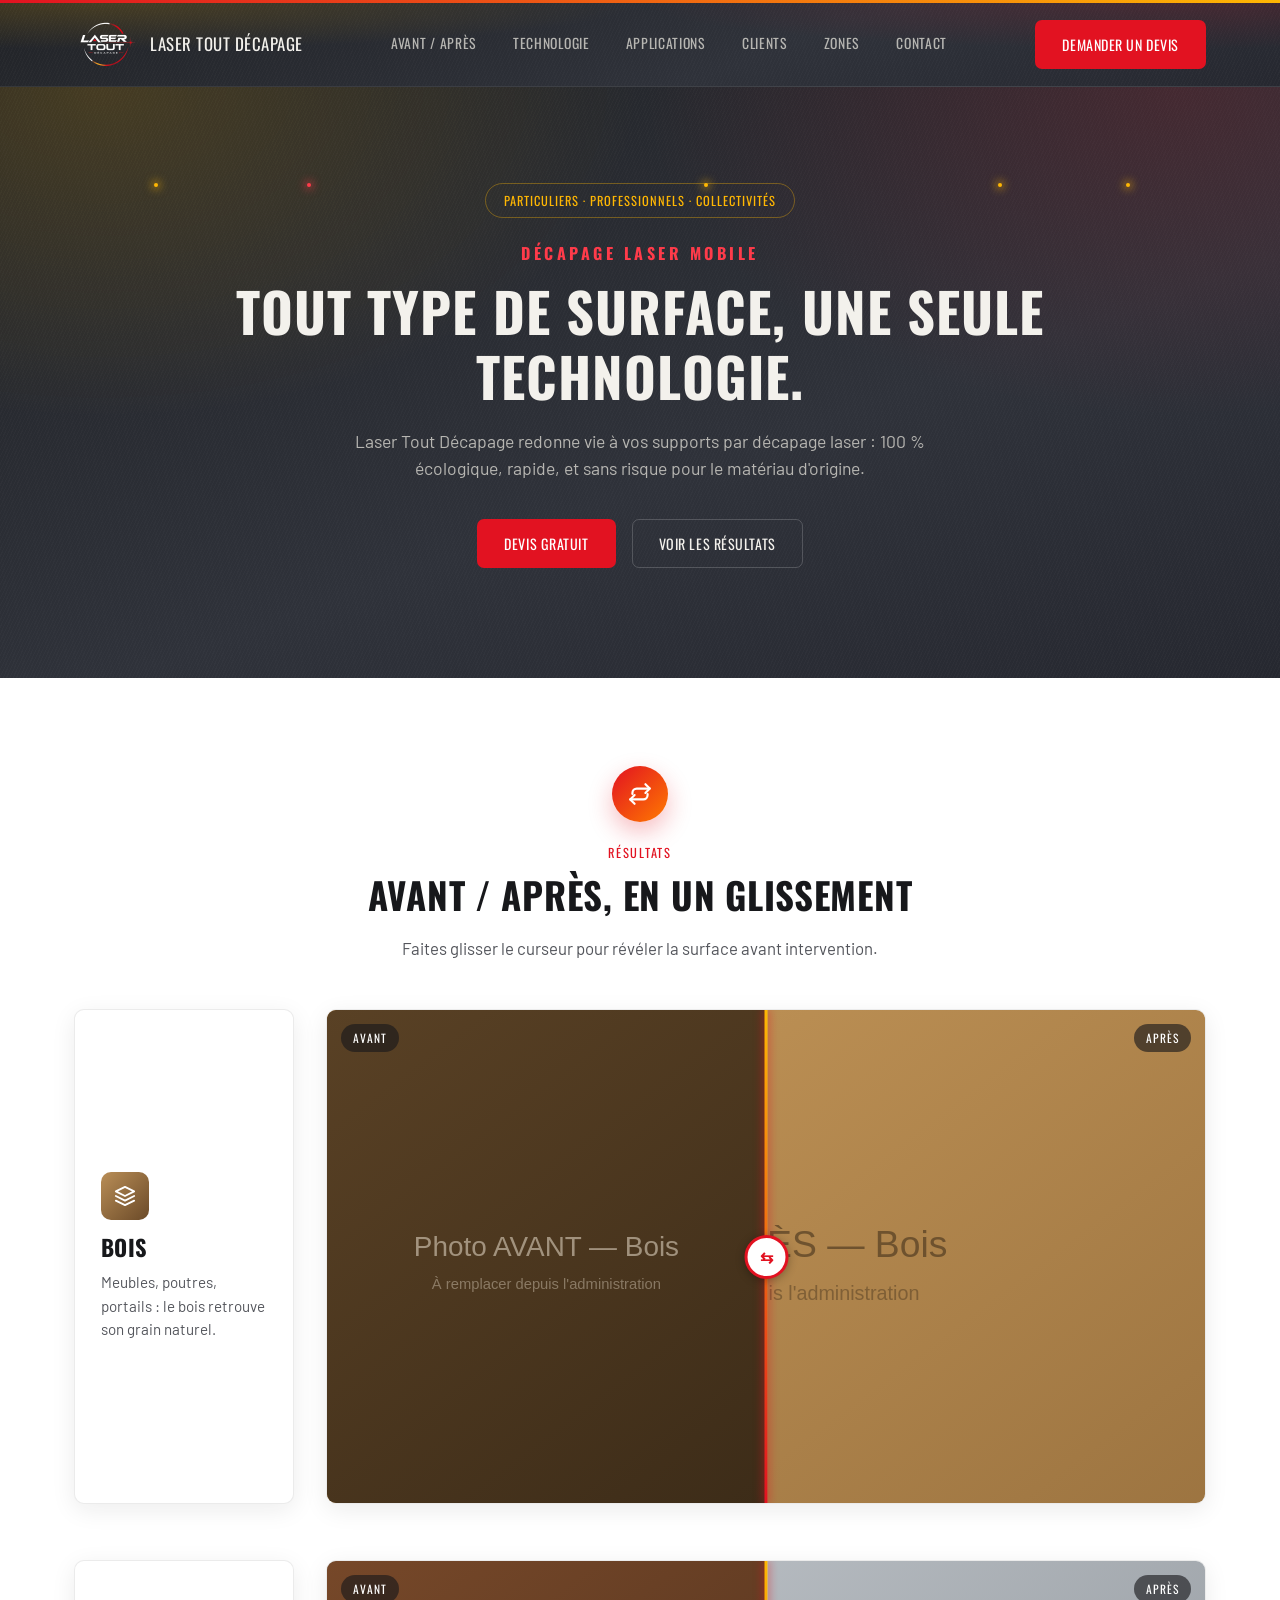
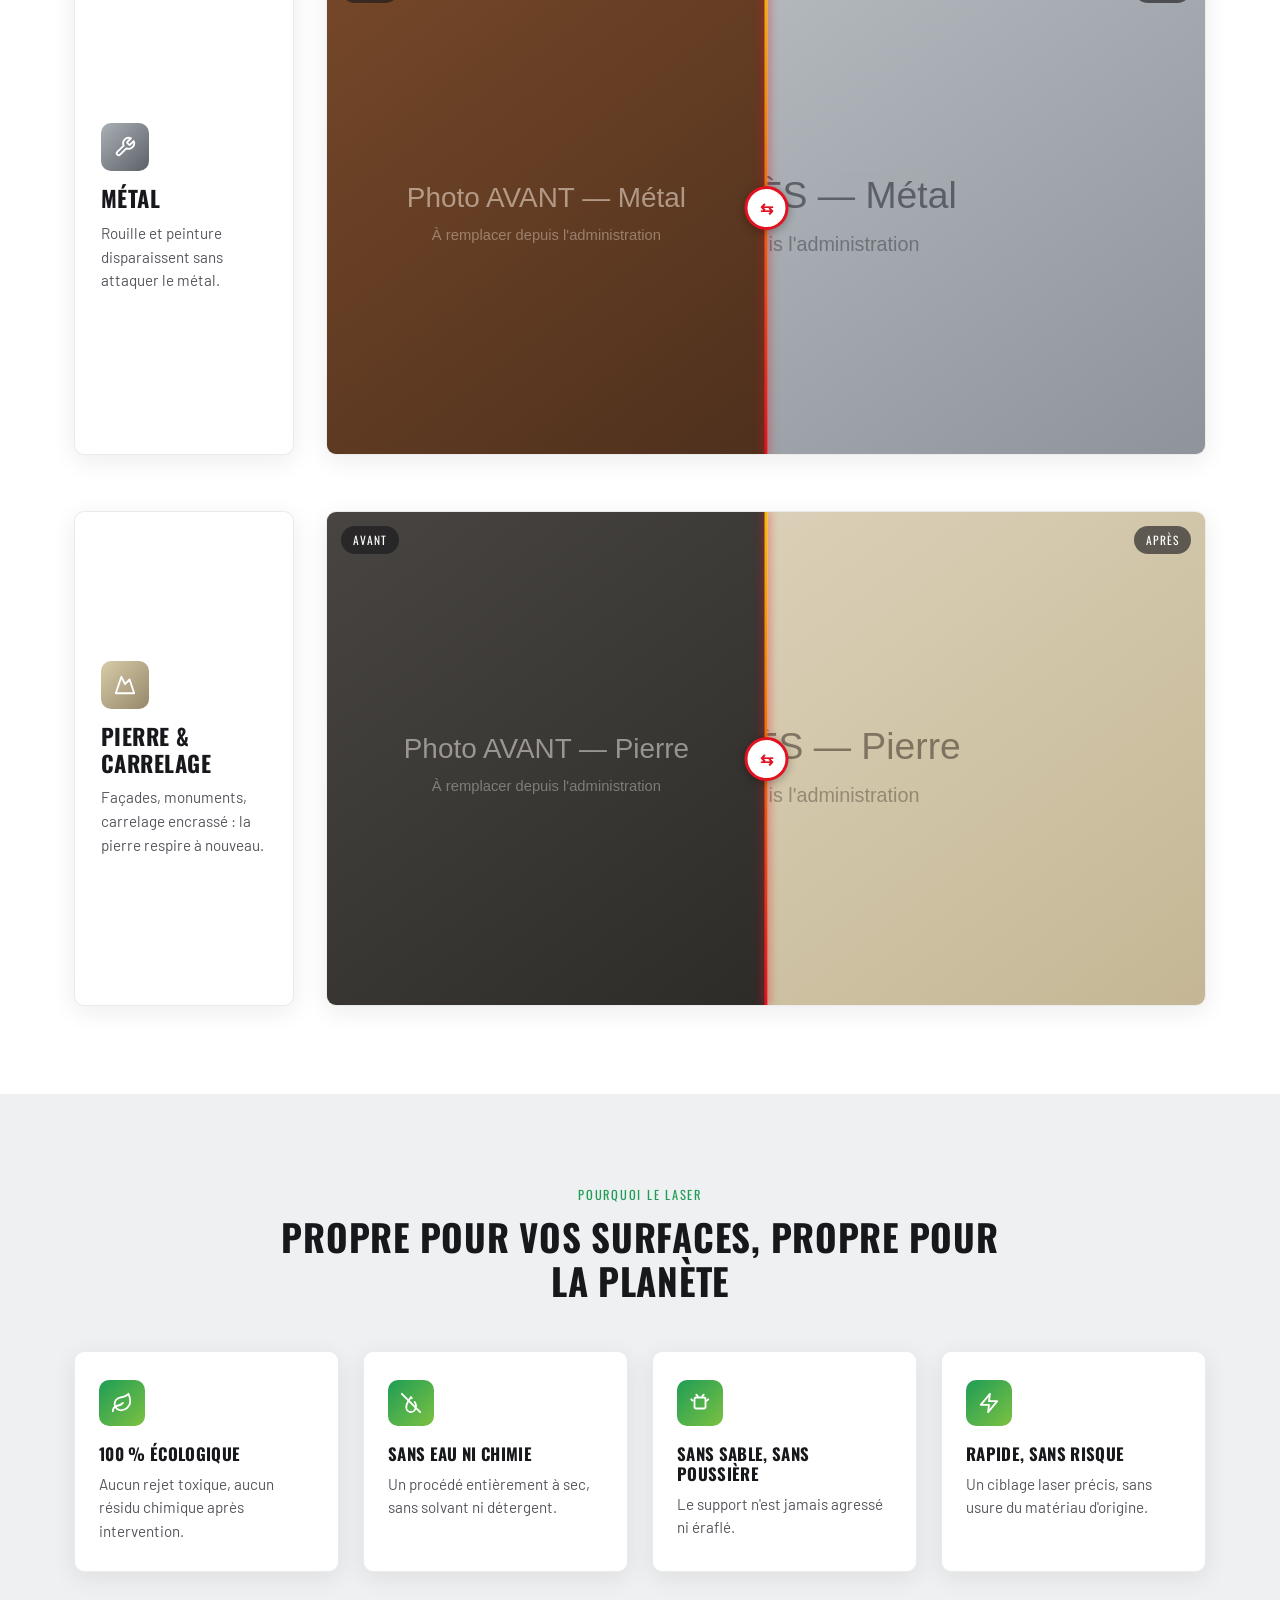
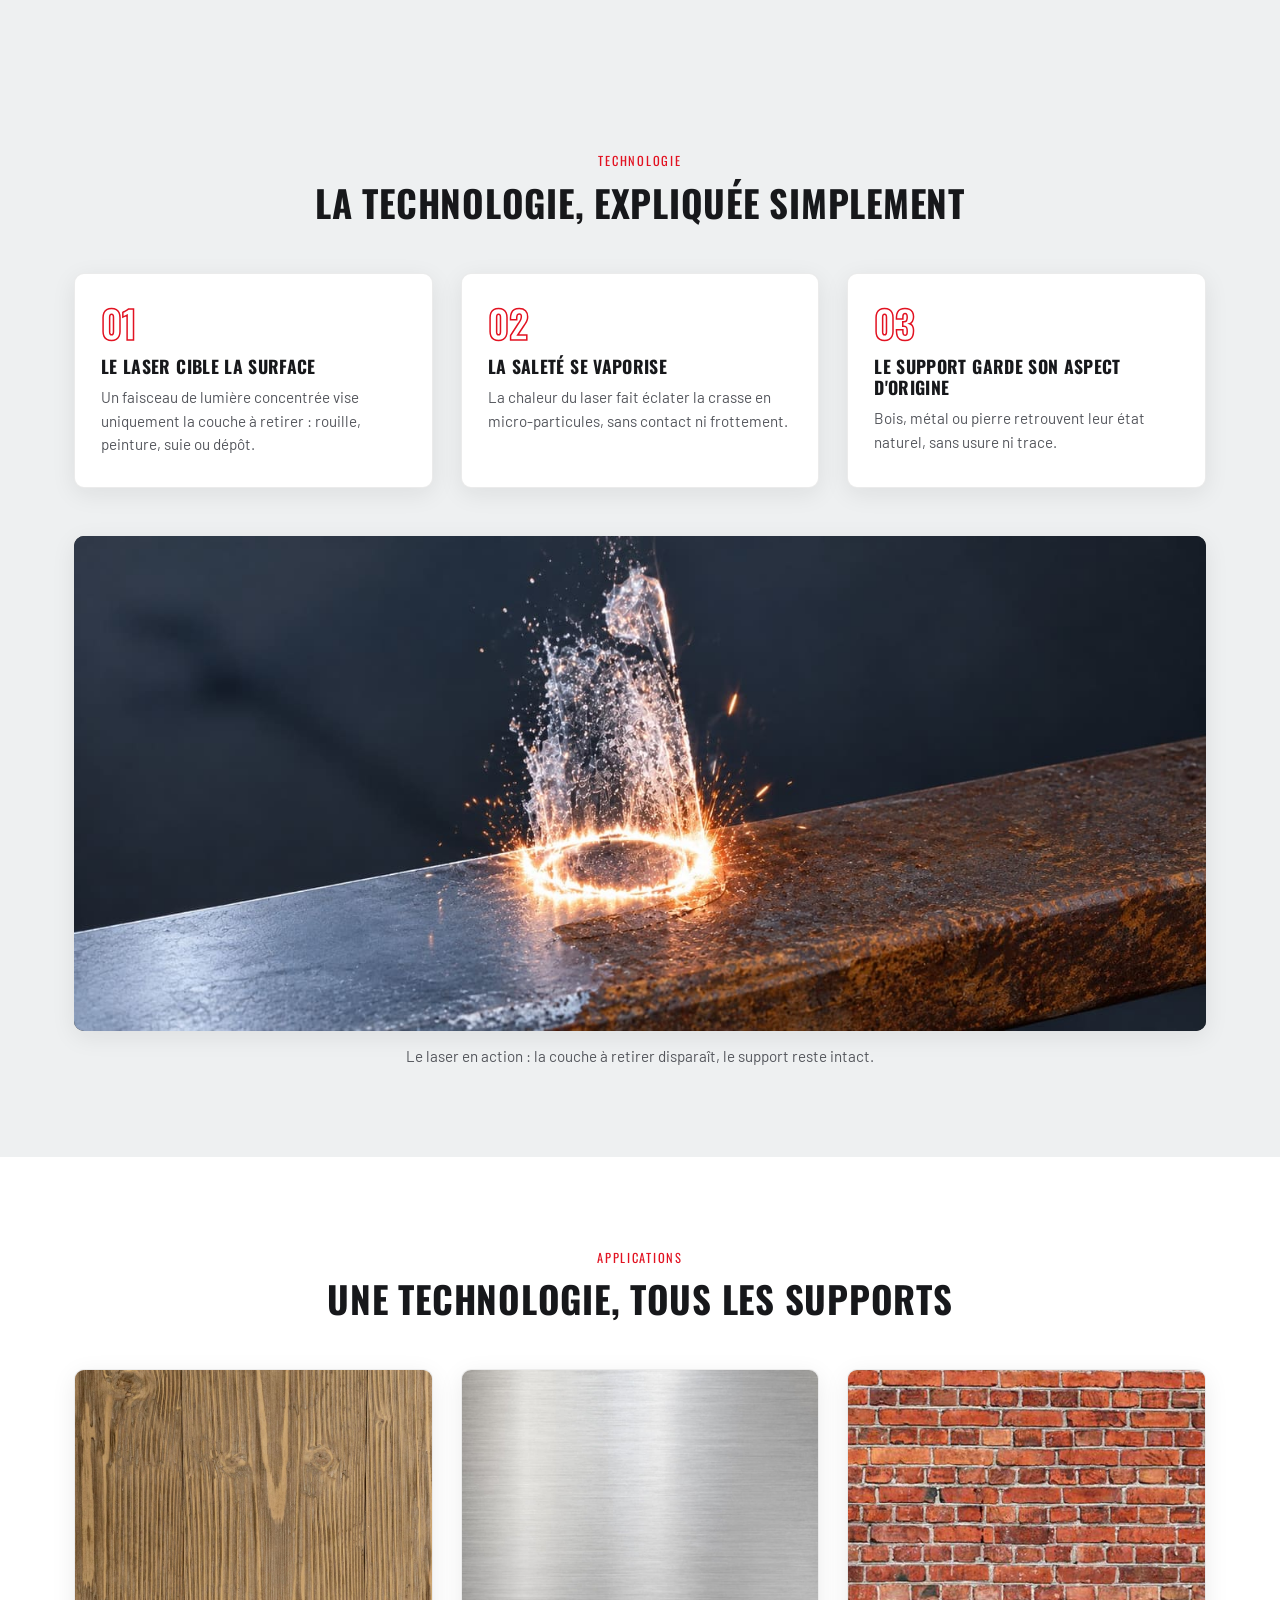
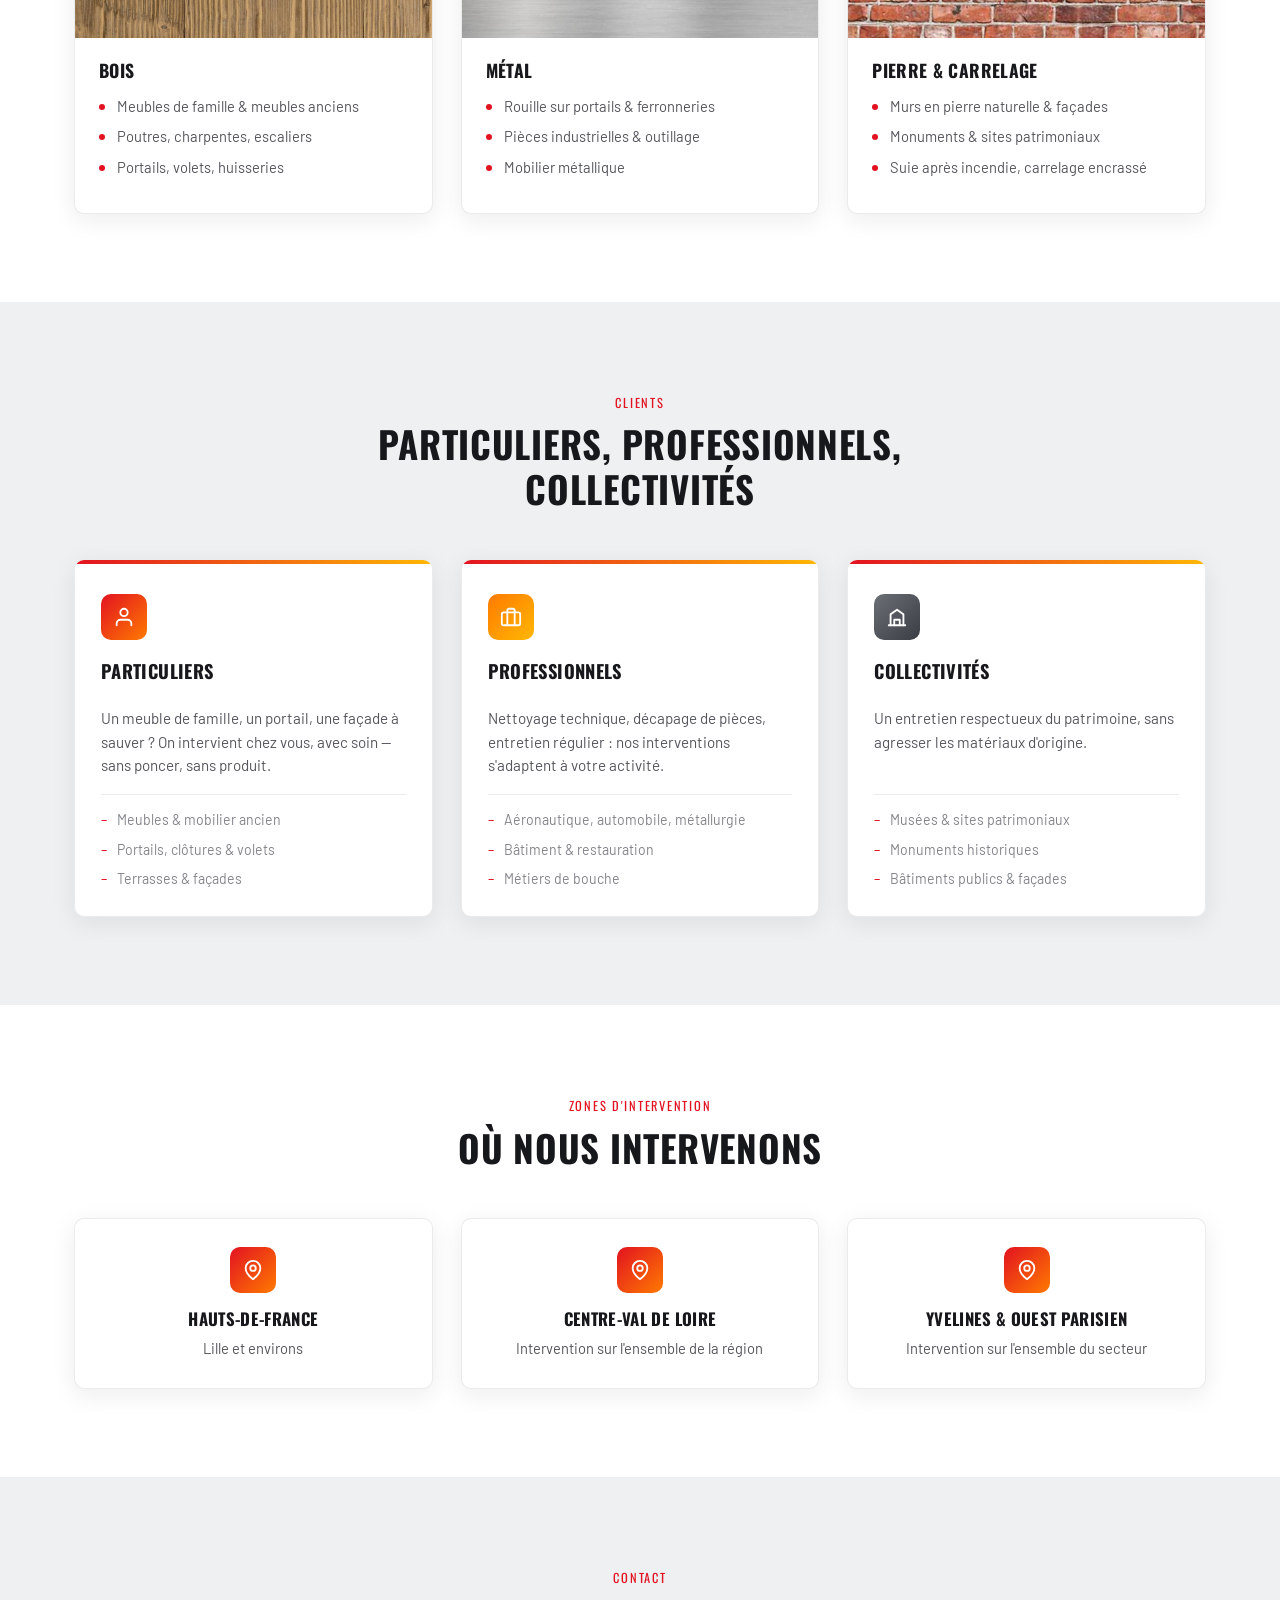
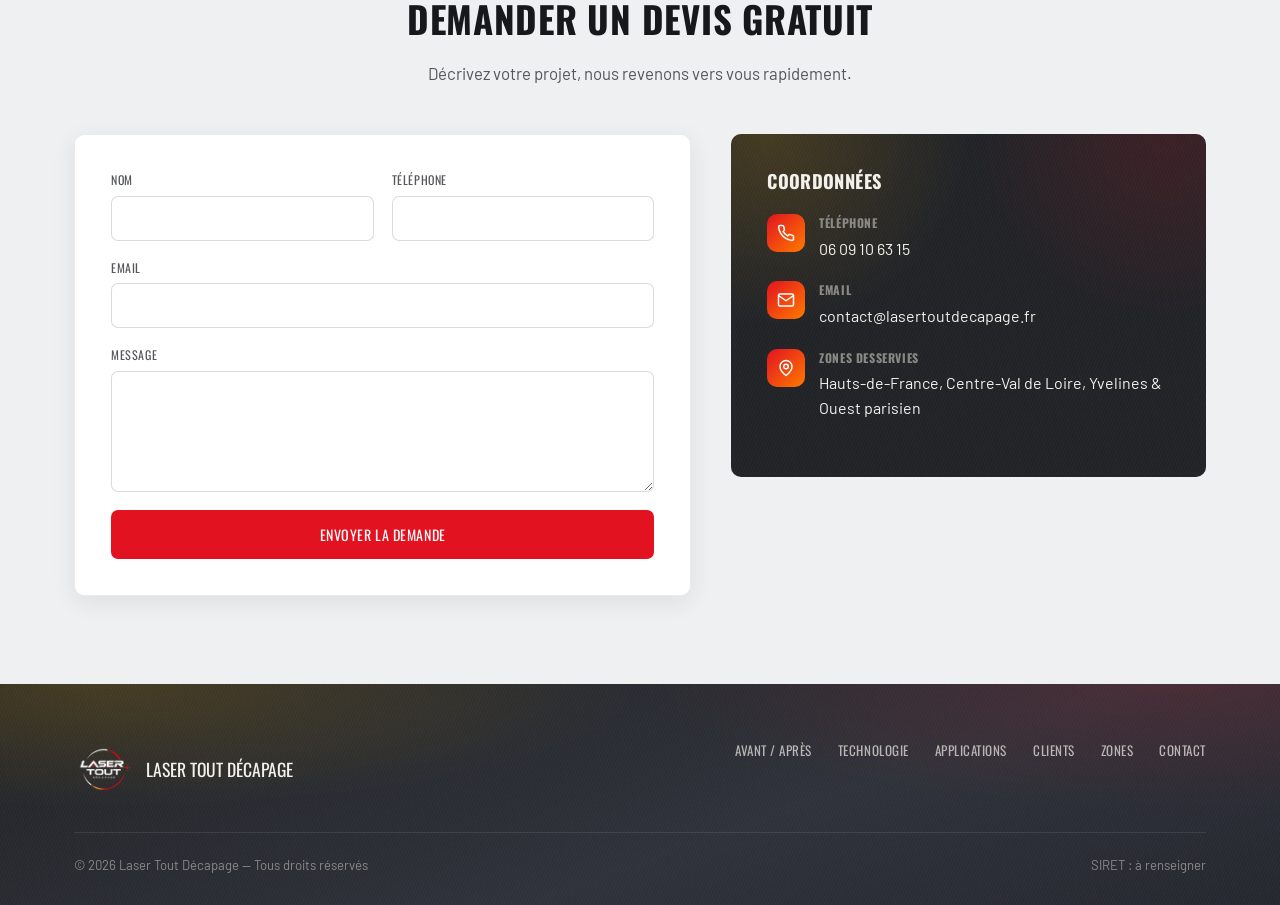
==== index.html @ 5e16c0ae "Restructure l'accueil, ajoute le téléphone et le logo blanc - Ordre : accueil, avant/après, atouts é" ====
<!doctype html>
<html lang="fr">
<head>
<meta charset="UTF-8" />
<meta name="viewport" content="width=device-width, initial-scale=1.0" />
<title>Laser Tout Décapage — Décapage laser mobile bois, métal, pierre</title>
<meta name="description" content="Décapage laser mobile pour particuliers, professionnels et collectivités : 100% écologique, sans eau ni produit chimique, sans sable. Hauts-de-France, Centre-Val de Loire, Yvelines & Ouest parisien." />
<link rel="canonical" href="https://lasertoutdecapage.fr/" />
<meta property="og:type" content="website" />
<meta property="og:locale" content="fr_FR" />
<meta property="og:site_name" content="Laser Tout Décapage" />
<meta property="og:title" content="Laser Tout Décapage — Décapage laser mobile bois, métal, pierre" />
<meta property="og:description" content="Décapage laser 100% écologique, sans eau ni produit chimique, sans sable. On intervient chez vous : Hauts-de-France, Centre-Val de Loire, Yvelines & Ouest parisien." />
<meta property="og:url" content="https://lasertoutdecapage.fr/" />
<meta property="og:image" content="https://lasertoutdecapage.fr/images/uploads/laser-en-marche.jpg" />
<meta name="twitter:card" content="summary_large_image" />
<script type="application/ld+json">
{
  "@context": "https://schema.org",
  "@type": "LocalBusiness",
  "name": "Laser Tout Décapage",
  "description": "Décapage laser mobile du bois, du métal et de la pierre pour particuliers, professionnels et collectivités. 100% écologique, sans eau, sans produit chimique, sans sable.",
  "url": "https://lasertoutdecapage.fr/",
  "logo": "https://lasertoutdecapage.fr/images/logo.png",
  "image": "https://lasertoutdecapage.fr/images/uploads/laser-en-marche.jpg",
  "email": "contact@lasertoutdecapage.fr",
  "telephone": "+33609106315",
  "areaServed": [
    { "@type": "AdministrativeArea", "name": "Hauts-de-France" },
    { "@type": "AdministrativeArea", "name": "Centre-Val de Loire" },
    { "@type": "AdministrativeArea", "name": "Yvelines" },
    { "@type": "City", "name": "Lille" }
  ],
  "knowsAbout": ["Décapage laser", "Nettoyage laser", "Dérouillage", "Décapage de peinture", "Nettoyage de façade", "Restauration de meubles"]
}
</script>
<link rel="icon" type="image/png" href="images/favicon.png" />
<link rel="preconnect" href="https://fonts.googleapis.com" />
<link rel="preconnect" href="https://fonts.gstatic.com" crossorigin />
<link href="https://fonts.googleapis.com/css2?family=Oswald:wght@400;500;600;700&family=Barlow:wght@400;500;600;700&display=swap" rel="stylesheet" />
<link rel="stylesheet" href="css/style.css" />
</head>
<body>

<div class="top-bar" aria-hidden="true"></div>

<header class="site-header dark-surface">
  <div class="laser-lines" aria-hidden="true">
    <div class="laser-line laser-line--1"></div>
    <div class="laser-line laser-line--2"></div>
    <div class="laser-line laser-line--3"></div>
  </div>
  <div class="container">
    <a href="#" class="brand">
      <img src="images/logo-blanc.png" alt="Laser Tout Décapage" />
      <span>Laser Tout Décapage</span>
    </a>

    <nav class="main-nav" aria-label="Navigation principale">
      <a href="#comparateur">Avant / Après</a>
      <a href="#techno">Technologie</a>
      <a href="#applications">Applications</a>
      <a href="#clients">Clients</a>
      <a href="#zones">Zones</a>
      <a href="#contact">Contact</a>
    </nav>

    <div class="header-actions">
      <button class="menu-toggle" type="button" aria-label="Ouvrir le menu" aria-expanded="false">
        <svg viewBox="0 0 24 24" fill="none" stroke="currentColor" stroke-width="2" stroke-linecap="round"><line x1="3" y1="6" x2="21" y2="6"/><line x1="3" y1="12" x2="21" y2="12"/><line x1="3" y1="18" x2="21" y2="18"/></svg>
      </button>
      <a href="#contact" class="btn btn-primary">Demander un devis</a>
    </div>
  </div>

  <nav class="mobile-nav" aria-label="Navigation mobile" hidden>
    <a href="#comparateur">Avant / Après</a>
    <a href="#techno">Technologie</a>
    <a href="#applications">Applications</a>
    <a href="#clients">Clients</a>
    <a href="#zones">Zones</a>
    <a href="#contact">Contact</a>
  </nav>
</header>

<section class="hero dark-surface">
  <div class="laser-lines" aria-hidden="true">
    <div class="laser-line laser-line--1"></div>
    <div class="laser-line laser-line--2"></div>
    <div class="laser-line laser-line--3"></div>
  </div>
  <div class="floating-dots" aria-hidden="true">
    <div class="floating-dot" style="left:12%; top:30%; animation-duration:5s;"></div>
    <div class="floating-dot" style="left:24%; top:65%; animation-duration:6.5s; animation-delay:-1s;"></div>
    <div class="floating-dot" style="left:78%; top:22%; animation-duration:5.5s; animation-delay:-2s;"></div>
    <div class="floating-dot" style="left:88%; top:58%; animation-duration:7s; animation-delay:-3s;"></div>
    <div class="floating-dot" style="left:55%; top:75%; animation-duration:6s; animation-delay:-1.5s;"></div>
  </div>
  <div class="container">
    <span class="hero-badge" data-field="hero.badge">Particuliers · Professionnels · Collectivités</span>
    <h1><span class="hero-kicker" data-field="hero.kicker">Décapage laser mobile</span> <span data-field="hero.title">Tout type de surface, une seule technologie.</span></h1>
    <p data-field="hero.subtitle">Laser Tout Décapage redonne vie à vos supports par décapage laser : 100 % écologique, rapide, et sans risque pour le matériau d'origine.</p>
    <div class="hero-actions">
      <a href="#contact" class="btn btn-primary">Devis gratuit</a>
      <a href="#comparateur" class="btn btn-secondary">Voir les résultats</a>
    </div>
  </div>
</section>

<section id="comparateur" class="comparateur-section section-pad">
  <div class="container">
    <div class="section-head">
      <div class="section-head-icon">
        <svg viewBox="0 0 24 24" fill="none" stroke="currentColor" stroke-width="2" stroke-linecap="round" stroke-linejoin="round"><path d="m17 3 4 4-4 4"/><path d="M21 7H9a4 4 0 0 0-4 4v1"/><path d="m7 21-4-4 4-4"/><path d="M3 17h12a4 4 0 0 0 4-4v-1"/></svg>
      </div>
      <span class="eyebrow">Résultats</span>
      <h2>Avant / après, en un glissement</h2>
      <p>Faites glisser le curseur pour révéler la surface avant intervention.</p>
    </div>

    <div class="compare-list">
      <div class="compare">
        <div class="compare-info">
          <div class="compare-icon compare-icon--bois">
            <svg viewBox="0 0 24 24" fill="none" stroke="currentColor" stroke-width="2" stroke-linecap="round" stroke-linejoin="round"><polygon points="12 2 2 7 12 12 22 7 12 2"/><polyline points="2 17 12 22 22 17"/><polyline points="2 12 12 17 22 12"/></svg>
          </div>
          <h3>Bois</h3>
          <p>Meubles, poutres, portails : le bois retrouve son grain naturel.</p>
        </div>
        <div class="compare-frame" data-material="bois">
          <img class="compare-after" src="images/comparateur/bois-apres.svg" alt="Bois après décapage laser" />
          <div class="compare-before-wrap">
            <img class="compare-before" src="images/comparateur/bois-avant.svg" alt="Bois avant décapage laser" />
          </div>
          <div class="compare-handle"></div>
          <span class="compare-label compare-label--before">Avant</span>
          <span class="compare-label compare-label--after">Après</span>
        </div>
      </div>

      <div class="compare">
        <div class="compare-info">
          <div class="compare-icon compare-icon--metal">
            <svg viewBox="0 0 24 24" fill="none" stroke="currentColor" stroke-width="2" stroke-linecap="round" stroke-linejoin="round"><path d="M14.7 6.3a1 1 0 0 0 0 1.4l1.6 1.6a1 1 0 0 0 1.4 0l3.77-3.77a6 6 0 0 1-7.94 7.94l-6.91 6.91a2.12 2.12 0 0 1-3-3l6.91-6.91a6 6 0 0 1 7.94-7.94l-3.76 3.76z"/></svg>
          </div>
          <h3>Métal</h3>
          <p>Rouille et peinture disparaissent sans attaquer le métal.</p>
        </div>
        <div class="compare-frame" data-material="metal">
          <img class="compare-after" src="images/comparateur/metal-apres.svg" alt="Métal après décapage laser" />
          <div class="compare-before-wrap">
            <img class="compare-before" src="images/comparateur/metal-avant.svg" alt="Métal avant décapage laser" />
          </div>
          <div class="compare-handle"></div>
          <span class="compare-label compare-label--before">Avant</span>
          <span class="compare-label compare-label--after">Après</span>
        </div>
      </div>

      <div class="compare">
        <div class="compare-info">
          <div class="compare-icon compare-icon--pierre">
            <svg viewBox="0 0 24 24" fill="none" stroke="currentColor" stroke-width="2" stroke-linecap="round" stroke-linejoin="round"><path d="m8 3 4 8 5-5 5 15H2L8 3z"/></svg>
          </div>
          <h3>Pierre & carrelage</h3>
          <p>Façades, monuments, carrelage encrassé : la pierre respire à nouveau.</p>
        </div>
        <div class="compare-frame" data-material="pierre">
          <img class="compare-after" src="images/comparateur/pierre-apres.svg" alt="Pierre après décapage laser" />
          <div class="compare-before-wrap">
            <img class="compare-before" src="images/comparateur/pierre-avant.svg" alt="Pierre avant décapage laser" />
          </div>
          <div class="compare-handle"></div>
          <span class="compare-label compare-label--before">Avant</span>
          <span class="compare-label compare-label--after">Après</span>
        </div>
      </div>
    </div>
  </div>
</section>

<section id="atouts" class="arguments-section section-pad">
  <div class="container">
    <div class="section-head">
      <span class="eyebrow eyebrow--green">Pourquoi le laser</span>
      <h2>Propre pour vos surfaces, propre pour la planète</h2>
    </div>
    <div class="cards-grid-4">
      <div class="card">
        <div class="card-icon">
          <svg viewBox="0 0 24 24" fill="none" stroke="currentColor" stroke-width="2" stroke-linecap="round" stroke-linejoin="round"><path d="M11 20A7 7 0 0 1 9.8 6.1C15.5 5 17 4.48 19 2c1 2 2 4.18 2 8 0 5.5-4.78 10-10 10Z"/><path d="M2 21c0-3 1.85-5.36 5.08-6C9.5 14.52 12 13 13 12"/></svg>
        </div>
        <h3 data-field="arguments.0.title">100 % écologique</h3>
        <p data-field="arguments.0.text">Aucun rejet toxique, aucun résidu chimique après intervention.</p>
      </div>
      <div class="card">
        <div class="card-icon">
          <svg viewBox="0 0 24 24" fill="none" stroke="currentColor" stroke-width="2" stroke-linecap="round" stroke-linejoin="round"><path d="m2 2 20 20"/><path d="M12.9 6.858 12 5.5l-1.65 2.325C8.5 10.68 7 12.9 7 15.5A5 5 0 0 0 16.9 17.9"/><path d="M17.5 15.5c0-1.5-.4-2.8-1.5-4.5"/></svg>
        </div>
        <h3 data-field="arguments.1.title">Sans eau ni chimie</h3>
        <p data-field="arguments.1.text">Un procédé entièrement à sec, sans solvant ni détergent.</p>
      </div>
      <div class="card">
        <div class="card-icon">
          <svg viewBox="0 0 24 24" fill="none" stroke="currentColor" stroke-width="2" stroke-linecap="round" stroke-linejoin="round"><path d="M9.5 4.5 8 3"/><path d="M4 9.5 2.5 8"/><path d="M14.5 4.5 16 3"/><path d="M19.5 9.5 21 8"/><rect x="6" y="6" width="12" height="12" rx="2"/></svg>
        </div>
        <h3 data-field="arguments.2.title">Sans sable, sans poussière</h3>
        <p data-field="arguments.2.text">Le support n'est jamais agressé ni éraflé.</p>
      </div>
      <div class="card">
        <div class="card-icon">
          <svg viewBox="0 0 24 24" fill="none" stroke="currentColor" stroke-width="2" stroke-linecap="round" stroke-linejoin="round"><polygon points="13 2 3 14 12 14 11 22 21 10 12 10 13 2"/></svg>
        </div>
        <h3 data-field="arguments.3.title">Rapide, sans risque</h3>
        <p data-field="arguments.3.text">Un ciblage laser précis, sans usure du matériau d'origine.</p>
      </div>
    </div>
  </div>
</section>

<section id="techno" class="techno-section section-pad">
  <div class="container">
    <div class="section-head">
      <span class="eyebrow">Technologie</span>
      <h2 data-field="technologie.title">La technologie, expliquée simplement</h2>
    </div>
    <div class="steps-grid">
      <div class="step-card">
        <span class="step-number">01</span>
        <h3 data-field="technologie.steps.0.title">Le laser cible la surface</h3>
        <p data-field="technologie.steps.0.text">Un faisceau de lumière concentrée vise uniquement la couche à retirer : rouille, peinture, suie ou dépôt.</p>
      </div>
      <div class="step-card">
        <span class="step-number">02</span>
        <h3 data-field="technologie.steps.1.title">La saleté se vaporise</h3>
        <p data-field="technologie.steps.1.text">La chaleur du laser fait éclater la crasse en micro-particules, sans contact ni frottement.</p>
      </div>
      <div class="step-card">
        <span class="step-number">03</span>
        <h3 data-field="technologie.steps.2.title">Le support garde son aspect d'origine</h3>
        <p data-field="technologie.steps.2.text">Bois, métal ou pierre retrouvent leur état naturel, sans usure ni trace.</p>
      </div>
    </div>
    <figure class="techno-photo">
      <div class="techno-photo-frame">
        <img data-field="technologie.image" data-field-attr="src" src="images/technologie/laser-en-action.svg" alt="Décapage laser en action" loading="lazy" />
      </div>
      <figcaption data-field="technologie.image_legende">Le laser en action : la couche à retirer disparaît, le support reste intact.</figcaption>
    </figure>
  </div>
</section>

<section id="applications" class="applications-section section-pad">
  <div class="container">
    <div class="section-head">
      <span class="eyebrow">Applications</span>
      <h2>Une technologie, tous les supports</h2>
    </div>
    <div class="applications-grid">
      <div class="app-card">
        <div class="app-card-image">
          <img data-field="applications.bois.image" data-field-attr="src" src="images/applications/bois.svg" alt="Bois" />
        </div>
        <div class="app-card-body">
          <h3 data-field="applications.bois.title">Bois</h3>
          <ul>
            <li>Meubles de famille & meubles anciens</li>
            <li>Poutres, charpentes, escaliers</li>
            <li>Portails, volets, huisseries</li>
          </ul>
        </div>
      </div>
      <div class="app-card">
        <div class="app-card-image">
          <img data-field="applications.metal.image" data-field-attr="src" src="images/applications/metal.svg" alt="Métal" />
        </div>
        <div class="app-card-body">
          <h3 data-field="applications.metal.title">Métal</h3>
          <ul>
            <li>Rouille sur portails & ferronneries</li>
            <li>Pièces industrielles & outillage</li>
            <li>Mobilier métallique</li>
          </ul>
        </div>
      </div>
      <div class="app-card">
        <div class="app-card-image">
          <img data-field="applications.pierre.image" data-field-attr="src" src="images/applications/pierre.svg" alt="Pierre et carrelage" />
        </div>
        <div class="app-card-body">
          <h3 data-field="applications.pierre.title">Pierre & carrelage</h3>
          <ul>
            <li>Murs en pierre naturelle & façades</li>
            <li>Monuments & sites patrimoniaux</li>
            <li>Suie après incendie, carrelage encrassé</li>
          </ul>
        </div>
      </div>
    </div>
  </div>
</section>

<section id="clients" class="clients-section section-pad">
  <div class="container">
    <div class="section-head">
      <span class="eyebrow">Clients</span>
      <h2>Particuliers, professionnels, collectivités</h2>
    </div>
    <div class="clients-grid">
      <div class="client-card">
        <div class="card-icon client-card-icon client-card-icon--particuliers">
          <svg viewBox="0 0 24 24" fill="none" stroke="currentColor" stroke-width="2" stroke-linecap="round" stroke-linejoin="round"><path d="M20 21v-2a4 4 0 0 0-4-4H8a4 4 0 0 0-4 4v2"/><circle cx="12" cy="7" r="4"/></svg>
        </div>
        <h3 data-field="clients.particuliers.title">Particuliers</h3>
        <p data-field="clients.particuliers.text">Un meuble de famille, un portail, une façade à sauver ? On intervient chez vous, avec soin — sans poncer, sans produit.</p>
        <ul>
          <li>Meubles & mobilier ancien</li>
          <li>Portails, clôtures & volets</li>
          <li>Terrasses & façades</li>
        </ul>
      </div>
      <div class="client-card">
        <div class="card-icon client-card-icon client-card-icon--professionnels">
          <svg viewBox="0 0 24 24" fill="none" stroke="currentColor" stroke-width="2" stroke-linecap="round" stroke-linejoin="round"><rect x="2" y="7" width="20" height="14" rx="2"/><path d="M16 21V5a2 2 0 0 0-2-2h-4a2 2 0 0 0-2 2v16"/></svg>
        </div>
        <h3 data-field="clients.professionnels.title">Professionnels</h3>
        <p data-field="clients.professionnels.text">Nettoyage technique, décapage de pièces, entretien régulier : nos interventions s'adaptent à votre activité.</p>
        <ul>
          <li>Aéronautique, automobile, métallurgie</li>
          <li>Bâtiment & restauration</li>
          <li>Métiers de bouche</li>
        </ul>
      </div>
      <div class="client-card">
        <div class="card-icon client-card-icon client-card-icon--collectivites">
          <svg viewBox="0 0 24 24" fill="none" stroke="currentColor" stroke-width="2" stroke-linecap="round" stroke-linejoin="round"><path d="M3 21h18"/><path d="M5 21V9l7-5 7 5v12"/><path d="M9 21v-6h6v6"/></svg>
        </div>
        <h3 data-field="clients.collectivites.title">Collectivités</h3>
        <p data-field="clients.collectivites.text">Un entretien respectueux du patrimoine, sans agresser les matériaux d'origine.</p>
        <ul>
          <li>Musées & sites patrimoniaux</li>
          <li>Monuments historiques</li>
          <li>Bâtiments publics & façades</li>
        </ul>
      </div>
    </div>
  </div>
</section>

<section id="zones" class="zones-section section-pad">
  <div class="container">
    <div class="section-head">
      <span class="eyebrow">Zones d'intervention</span>
      <h2>Où nous intervenons</h2>
    </div>
    <div class="zones-grid">
      <div class="zone-card">
        <div class="card-icon">
          <svg viewBox="0 0 24 24" fill="none" stroke="currentColor" stroke-width="2" stroke-linecap="round" stroke-linejoin="round"><path d="M20 10c0 6-8 12-8 12s-8-6-8-12a8 8 0 0 1 16 0Z"/><circle cx="12" cy="10" r="3"/></svg>
        </div>
        <h3 data-field="zones.0.title">Hauts-de-France</h3>
        <p data-field="zones.0.text">Lille et environs</p>
      </div>
      <div class="zone-card">
        <div class="card-icon">
          <svg viewBox="0 0 24 24" fill="none" stroke="currentColor" stroke-width="2" stroke-linecap="round" stroke-linejoin="round"><path d="M20 10c0 6-8 12-8 12s-8-6-8-12a8 8 0 0 1 16 0Z"/><circle cx="12" cy="10" r="3"/></svg>
        </div>
        <h3 data-field="zones.1.title">Centre-Val de Loire</h3>
        <p data-field="zones.1.text">Intervention sur l'ensemble de la région</p>
      </div>
      <div class="zone-card">
        <div class="card-icon">
          <svg viewBox="0 0 24 24" fill="none" stroke="currentColor" stroke-width="2" stroke-linecap="round" stroke-linejoin="round"><path d="M20 10c0 6-8 12-8 12s-8-6-8-12a8 8 0 0 1 16 0Z"/><circle cx="12" cy="10" r="3"/></svg>
        </div>
        <h3 data-field="zones.2.title">Yvelines & Ouest parisien</h3>
        <p data-field="zones.2.text">Intervention sur l'ensemble du secteur</p>
      </div>
    </div>
  </div>
</section>

<section id="contact" class="contact-section section-pad">
  <div class="container">
    <div class="section-head">
      <span class="eyebrow">Contact</span>
      <h2>Demander un devis gratuit</h2>
      <p>Décrivez votre projet, nous revenons vers vous rapidement.</p>
    </div>

    <div class="contact-grid">
      <form name="contact" method="POST" data-netlify="true" data-netlify-honeypot="bot-field" class="contact-form">
        <input type="hidden" name="form-name" value="contact" />
        <p class="hp-field">
          <label>Ne pas remplir si vous êtes humain : <input name="bot-field" /></label>
        </p>

        <div class="form-row">
          <div class="form-field">
            <label for="name">Nom</label>
            <input type="text" id="name" name="name" required />
          </div>
          <div class="form-field">
            <label for="phone">Téléphone</label>
            <input type="tel" id="phone" name="phone" required />
          </div>
        </div>

        <div class="form-field">
          <label for="email">Email</label>
          <input type="email" id="email" name="email" required />
        </div>

        <div class="form-field">
          <label for="message">Message</label>
          <textarea id="message" name="message" rows="5" required></textarea>
        </div>

        <button type="submit" class="btn btn-primary btn-block">Envoyer la demande</button>
      </form>

      <div class="contact-info dark-surface">
        <div class="laser-lines" aria-hidden="true">
          <div class="laser-line laser-line--1"></div>
          <div class="laser-line laser-line--2"></div>
        </div>
        <h3>Coordonnées</h3>

        <div class="contact-info-item">
          <div class="card-icon">
            <svg viewBox="0 0 24 24" fill="none" stroke="currentColor" stroke-width="2" stroke-linecap="round" stroke-linejoin="round"><path d="M22 16.92v3a2 2 0 0 1-2.18 2 19.79 19.79 0 0 1-8.63-3.07 19.5 19.5 0 0 1-6-6 19.79 19.79 0 0 1-3.07-8.67A2 2 0 0 1 4.11 2h3a2 2 0 0 1 2 1.72c.127.96.36 1.903.7 2.81a2 2 0 0 1-.45 2.11L8.09 9.91a16 16 0 0 0 6 6l1.27-1.27a2 2 0 0 1 2.11-.45c.907.34 1.85.573 2.81.7A2 2 0 0 1 22 16.92Z"/></svg>
          </div>
          <div>
            <strong>Téléphone</strong>
            <a href="tel:0609106315" id="contact-phone">06 09 10 63 15</a>
          </div>
        </div>

        <div class="contact-info-item">
          <div class="card-icon">
            <svg viewBox="0 0 24 24" fill="none" stroke="currentColor" stroke-width="2" stroke-linecap="round" stroke-linejoin="round"><rect x="2" y="4" width="20" height="16" rx="2"/><path d="m22 6-10 7L2 6"/></svg>
          </div>
          <div>
            <strong>Email</strong>
            <a href="mailto:contact@lasertoutdecapage.fr" data-field="contact.email">contact@lasertoutdecapage.fr</a>
          </div>
        </div>

        <div class="contact-info-item">
          <div class="card-icon">
            <svg viewBox="0 0 24 24" fill="none" stroke="currentColor" stroke-width="2" stroke-linecap="round" stroke-linejoin="round"><path d="M20 10c0 6-8 12-8 12s-8-6-8-12a8 8 0 0 1 16 0Z"/><circle cx="12" cy="10" r="3"/></svg>
          </div>
          <div>
            <strong>Zones desservies</strong>
            <span data-field="contact.zones_texte">Hauts-de-France, Centre-Val de Loire, Yvelines & Ouest parisien</span>
          </div>
        </div>
      </div>
    </div>
  </div>
</section>

<footer class="site-footer dark-surface">
  <div class="container">
    <div class="footer-top">
      <a href="#" class="footer-brand">
        <img src="images/logo-blanc.png" alt="Laser Tout Décapage" />
        <span>Laser Tout Décapage</span>
      </a>
      <nav class="footer-nav" aria-label="Navigation footer">
        <a href="#comparateur">Avant / Après</a>
        <a href="#techno">Technologie</a>
        <a href="#applications">Applications</a>
        <a href="#clients">Clients</a>
        <a href="#zones">Zones</a>
        <a href="#contact">Contact</a>
      </nav>
    </div>
    <div class="footer-bottom">
      <span>© <span id="year"></span> Laser Tout Décapage — Tous droits réservés</span>
      <span>SIRET : <span data-field="footer.siret">à renseigner</span></span>
    </div>
  </div>
</footer>

<script src="js/main.js"></script>
<script>document.getElementById("year").textContent = new Date().getFullYear();</script>

</body>
</html>
---- css/style.css ----
/* ===== Laser Tout Décapage — styles ===== */

:root {
  --green: #1f9d55;
  --green-light: #7cc142;
  --dark-1: #212327;
  --dark-2: #262830;
  --dark-3: #2f323a;
  --red: #e21221;
  --red-glow: #ff3b4a;
  --yellow: #ffb703;
  --orange: #ff7a00;
  --text-light: #f3f1ec;
  --text-light-dim: #b7b6b2;
  --text-light-faint: #8a8985;
  --line-light-1: rgba(255, 255, 255, 0.09);
  --line-light-2: rgba(255, 255, 255, 0.18);

  --bg-light: #eef0f1;
  --card-bg: #ffffff;
  --text-dark: #17181b;
  --text-dark-dim: #54565c;
  --text-dark-faint: #83858b;
  --line-dark-1: rgba(0, 0, 0, 0.08);
  --line-dark-2: rgba(0, 0, 0, 0.14);

  --radius: 10px;
  --header-h: 84px;
  --shadow-card: 0 6px 24px rgba(23, 24, 27, 0.08);
  --shadow-card-hover: 0 14px 32px rgba(23, 24, 27, 0.14);
}

* { box-sizing: border-box; }

html {
  scroll-behavior: smooth;
}

body {
  margin: 0;
  background: var(--bg-light);
  color: var(--text-dark);
  font-family: "Barlow", sans-serif;
  font-weight: 400;
  line-height: 1.55;
  -webkit-font-smoothing: antialiased;
}

img { max-width: 100%; display: block; }

a { color: inherit; text-decoration: none; }

ul { margin: 0; padding: 0; list-style: none; }

h1, h2, h3, h4 {
  font-family: "Oswald", sans-serif;
  text-transform: uppercase;
  letter-spacing: 0.02em;
  margin: 0 0 0.5em;
  line-height: 1.2;
}

.container {
  width: 100%;
  max-width: 1180px;
  margin: 0 auto;
  padding: 0 24px;
}

section {
  scroll-margin-top: calc(var(--header-h) + 14px);
}

.section-pad { padding: 88px 0; }

.eyebrow {
  display: inline-block;
  font-family: "Oswald", sans-serif;
  text-transform: uppercase;
  letter-spacing: 0.14em;
  font-size: 0.78rem;
  color: var(--red);
  margin-bottom: 10px;
}

.section-head {
  max-width: 720px;
  margin: 0 auto 48px;
  text-align: center;
}

.section-head h2 {
  font-size: clamp(1.6rem, 3vw, 2.3rem);
  color: var(--text-dark);
}

.section-head p {
  color: var(--text-dark-dim);
  font-size: 1.05rem;
  margin: 0;
}

.section-head-icon {
  width: 56px;
  height: 56px;
  border-radius: 50%;
  background: linear-gradient(135deg, var(--red), var(--orange));
  display: flex;
  align-items: center;
  justify-content: center;
  color: #fff;
  margin: 0 auto 18px;
  box-shadow: 0 10px 24px rgba(226, 18, 33, 0.28);
}

.section-head-icon svg { width: 26px; height: 26px; }

/* ===== Dark surface (header / hero / footer) shared texture ===== */

.dark-surface {
  position: relative;
  background: linear-gradient(160deg, var(--dark-1), var(--dark-3) 60%, var(--dark-2));
  color: var(--text-light);
  overflow: hidden;
  isolation: isolate;
}

.dark-surface::before {
  /* brushed metal diagonal texture */
  content: "";
  position: absolute;
  inset: 0;
  z-index: 0;
  pointer-events: none;
  background-image: repeating-linear-gradient(
    115deg,
    rgba(255, 255, 255, 0.035) 0px,
    rgba(255, 255, 255, 0.035) 1px,
    transparent 1px,
    transparent 3px
  );
  opacity: 0.6;
}

.dark-surface::after {
  /* golden halo top-left + red halo top-right, full-bleed so fades never end on a hard edge */
  content: "";
  position: absolute;
  inset: 0;
  z-index: 0;
  pointer-events: none;
  background:
    radial-gradient(ellipse 60% 80% at 8% 0%, rgba(255, 183, 3, 0.16) 0%, rgba(255, 183, 3, 0) 70%),
    radial-gradient(ellipse 60% 80% at 92% 0%, rgba(226, 18, 33, 0.14) 0%, rgba(226, 18, 33, 0) 70%);
}

.laser-lines {
  position: absolute;
  inset: 0;
  z-index: 0;
  overflow: hidden;
  pointer-events: none;
}

.laser-line {
  position: absolute;
  left: -20%;
  width: 160%;
  height: 2px;
  background: linear-gradient(90deg, transparent, var(--red-glow), var(--yellow), transparent);
  opacity: 0.55;
  transform: rotate(-8deg);
  animation: laser-sweep linear infinite;
}

.laser-line--1 { top: 18%; animation-duration: 7s; opacity: 0.5; }
.laser-line--2 { top: 46%; animation-duration: 10s; animation-delay: -3s; opacity: 0.35; }
.laser-line--3 { top: 74%; animation-duration: 8.5s; animation-delay: -1.5s; opacity: 0.45; }

@keyframes laser-sweep {
  0% { transform: translateX(-30%) rotate(-8deg); }
  100% { transform: translateX(30%) rotate(-8deg); }
}

.floating-dots {
  position: absolute;
  inset: 0;
  z-index: 0;
  pointer-events: none;
}

.floating-dot {
  position: absolute;
  width: 4px;
  height: 4px;
  border-radius: 50%;
  background: var(--yellow);
  box-shadow: 0 0 8px 2px rgba(255, 183, 3, 0.6);
  animation: dot-float ease-in-out infinite;
}

.floating-dot:nth-child(2) { background: var(--red-glow); box-shadow: 0 0 8px 2px rgba(255, 59, 74, 0.6); }

@keyframes dot-float {
  0%, 100% { transform: translateY(0); opacity: 0.4; }
  50% { transform: translateY(-24px); opacity: 1; }
}

.dark-surface > .container,
.dark-surface > * {
  position: relative;
  z-index: 1;
}

/* ===== Top bar ===== */

.top-bar {
  height: 3px;
  background: linear-gradient(90deg, var(--red), var(--yellow));
}

/* ===== Header ===== */

.site-header {
  position: sticky;
  top: 0;
  z-index: 100;
  height: var(--header-h);
  display: flex;
  align-items: center;
  border-bottom: 1px solid var(--line-light-1);
}

.site-header .container {
  display: flex;
  align-items: center;
  justify-content: space-between;
  gap: 24px;
  width: 100%;
}

.brand {
  display: flex;
  align-items: center;
  gap: 12px;
  font-family: "Oswald", sans-serif;
  text-transform: uppercase;
  font-size: 1.05rem;
  letter-spacing: 0.03em;
  color: var(--text-light);
  flex-shrink: 0;
}

.brand img {
  height: 64px;
  width: 64px;
  object-fit: contain;
}

.main-nav {
  display: flex;
  gap: 32px;
}

.main-nav a {
  font-family: "Oswald", sans-serif;
  text-transform: uppercase;
  font-size: 0.86rem;
  letter-spacing: 0.05em;
  color: var(--text-light-dim);
  padding: 8px 2px;
  border-bottom: 2px solid transparent;
  transition: color 0.2s ease, border-color 0.2s ease;
  white-space: nowrap;
}

.main-nav a:hover,
.main-nav a:focus-visible {
  color: var(--text-light);
  border-color: var(--red);
}

.header-actions {
  display: flex;
  align-items: center;
  gap: 14px;
  flex-shrink: 0;
}

.menu-toggle {
  display: none;
  align-items: center;
  justify-content: center;
  width: 42px;
  height: 42px;
  border-radius: 8px;
  border: 1px solid var(--line-light-2);
  background: transparent;
  color: var(--yellow);
  cursor: pointer;
}

.menu-toggle svg { width: 22px; height: 22px; }

/* Mobile dropdown nav */
.mobile-nav {
  position: fixed;
  top: var(--header-h);
  left: 0;
  right: 0;
  background: var(--dark-2);
  border-bottom: 1px solid var(--line-light-2);
  display: flex;
  flex-direction: column;
  padding: 10px 24px 18px;
  gap: 4px;
  z-index: 99;
}

.mobile-nav[hidden] { display: none; }

.mobile-nav a {
  padding: 12px 4px;
  font-family: "Oswald", sans-serif;
  text-transform: uppercase;
  letter-spacing: 0.04em;
  font-size: 0.95rem;
  color: var(--text-light-dim);
  border-bottom: 1px solid var(--line-light-1);
}

.mobile-nav a:hover { color: var(--text-light); }

/* ===== Buttons ===== */

.btn {
  display: inline-flex;
  align-items: center;
  justify-content: center;
  gap: 8px;
  font-family: "Oswald", sans-serif;
  text-transform: uppercase;
  letter-spacing: 0.04em;
  font-size: 0.88rem;
  padding: 13px 26px;
  border-radius: 7px;
  border: 1px solid transparent;
  cursor: pointer;
  transition: transform 0.15s ease, box-shadow 0.2s ease, background 0.2s ease, color 0.2s ease, border-color 0.2s ease;
  white-space: nowrap;
}

.btn-primary {
  background: var(--red);
  color: #fff;
  box-shadow: 0 0 0 0 rgba(226, 18, 33, 0.55);
  animation: pulse-glow 2.6s ease-in-out infinite;
}

.btn-primary:hover {
  transform: translateY(-1px);
  background: #c60f1d;
}

@keyframes pulse-glow {
  0%, 100% { box-shadow: 0 0 0 0 rgba(226, 18, 33, 0.45); }
  50% { box-shadow: 0 0 0 9px rgba(226, 18, 33, 0); }
}

.btn-secondary {
  background: transparent;
  color: var(--text-light);
  border-color: var(--line-light-2);
}

.btn-secondary:hover {
  border-color: var(--red);
  color: var(--red-glow);
}

.btn-light {
  background: transparent;
  border-color: var(--line-dark-2);
  color: var(--text-dark);
}

.btn-light:hover {
  border-color: var(--red);
  color: var(--red);
}

.btn-block { width: 100%; }

/* ===== Hero ===== */

.hero {
  padding: 96px 0 110px;
  text-align: center;
}

.hero-badge {
  display: inline-block;
  font-family: "Oswald", sans-serif;
  text-transform: uppercase;
  font-size: 0.78rem;
  letter-spacing: 0.08em;
  color: var(--yellow);
  border: 1px solid rgba(255, 183, 3, 0.35);
  border-radius: 999px;
  padding: 7px 18px;
  margin-bottom: 26px;
}

.hero h1 {
  font-size: clamp(2rem, 5vw, 3.4rem);
  max-width: 880px;
  margin: 0 auto 20px;
  color: var(--text-light);
}

.hero-kicker {
  display: block;
  font-size: clamp(0.85rem, 1.6vw, 1rem);
  letter-spacing: 0.22em;
  color: var(--red-glow);
  margin-bottom: 14px;
}

.hero p {
  max-width: 620px;
  margin: 0 auto 36px;
  color: var(--text-light-dim);
  font-size: 1.1rem;
}

.hero-actions {
  display: flex;
  justify-content: center;
  gap: 16px;
  flex-wrap: wrap;
}

/* ===== Arguments cards ===== */

.arguments-section { background: var(--bg-light); }

.cards-grid-4 {
  display: grid;
  grid-template-columns: repeat(4, 1fr);
  gap: 24px;
}

.card {
  background: var(--card-bg);
  border: 1px solid var(--line-dark-1);
  border-radius: var(--radius);
  padding: 28px 24px;
  box-shadow: var(--shadow-card);
  transition: transform 0.2s ease, box-shadow 0.2s ease;
}

.card:hover {
  transform: translateY(-4px);
  box-shadow: var(--shadow-card-hover);
}

.card-icon {
  width: 46px;
  height: 46px;
  border-radius: 10px;
  background: linear-gradient(135deg, var(--red), var(--orange));
  display: flex;
  align-items: center;
  justify-content: center;
  color: #fff;
  margin-bottom: 18px;
  flex-shrink: 0;
}

.card-icon svg { width: 22px; height: 22px; }

.arguments-section .card-icon {
  background: linear-gradient(135deg, var(--green), var(--green-light));
}

.eyebrow--green { color: var(--green); }

.card h3 {
  font-size: 1.05rem;
  color: var(--text-dark);
}

.card p {
  margin: 0;
  color: var(--text-dark-dim);
  font-size: 0.95rem;
}

/* ===== Comparator ===== */

.comparateur-section { background: #fff; }

.compare-list {
  display: flex;
  flex-direction: column;
  gap: 56px;
}

.compare {
  display: grid;
  grid-template-columns: 220px 1fr;
  gap: 32px;
  align-items: stretch;
}

.compare-info {
  background: var(--card-bg);
  border: 1px solid var(--line-dark-1);
  border-radius: var(--radius);
  box-shadow: var(--shadow-card);
  padding: 30px 26px;
  display: flex;
  flex-direction: column;
  justify-content: center;
  gap: 8px;
  height: 100%;
}

.compare-icon {
  width: 48px;
  height: 48px;
  border-radius: 10px;
  display: flex;
  align-items: center;
  justify-content: center;
  color: #fff;
  margin-bottom: 6px;
  flex-shrink: 0;
}

.compare-icon svg { width: 22px; height: 22px; }

.compare-icon--bois { background: linear-gradient(135deg, #b98e57, #6b4a28); }
.compare-icon--metal { background: linear-gradient(135deg, #aab0b6, #5b6167); }
.compare-icon--pierre { background: linear-gradient(135deg, #d7cca9, #96876a); }

.compare-info h3 {
  font-size: 1.4rem;
  color: var(--text-dark);
  margin-bottom: 2px;
}

.compare-info p {
  color: var(--text-dark-dim);
  margin: 0;
  font-size: 0.95rem;
}

.compare-frame {
  position: relative;
  container-type: inline-size;
  aspect-ratio: 16 / 9;
  border-radius: var(--radius);
  overflow: hidden;
  box-shadow: var(--shadow-card);
  border: 1px solid var(--line-dark-1);
  cursor: ew-resize;
  user-select: none;
  touch-action: pan-y;
}

.compare-after,
.compare-before {
  position: absolute;
  inset: 0;
  width: 100%;
  height: 100%;
  object-fit: cover;
  pointer-events: none;
}

.compare-before-wrap {
  position: absolute;
  inset: 0;
  width: 50%;
  overflow: hidden;
}

.compare-before-wrap .compare-before {
  width: 100cqw;
}

.compare-handle {
  position: absolute;
  top: 0;
  bottom: 0;
  left: 50%;
  width: 3px;
  background: linear-gradient(180deg, var(--yellow), var(--red));
  box-shadow: 0 0 10px 1px rgba(226, 18, 33, 0.6);
  transform: translateX(-50%);
  pointer-events: none;
}

.compare-handle::after {
  content: "";
  position: absolute;
  top: 50%;
  left: 50%;
  width: 38px;
  height: 38px;
  border-radius: 50%;
  background: #fff;
  border: 3px solid var(--red);
  transform: translate(-50%, -50%);
  box-shadow: 0 2px 10px rgba(0, 0, 0, 0.3);
}

.compare-handle::before {
  content: "\21C6";
  position: absolute;
  top: 50%;
  left: 50%;
  transform: translate(-50%, -50%);
  color: var(--red);
  font-size: 16px;
  font-weight: bold;
  z-index: 2;
}

.compare-label {
  position: absolute;
  top: 14px;
  font-family: "Oswald", sans-serif;
  text-transform: uppercase;
  font-size: 0.72rem;
  letter-spacing: 0.08em;
  color: #fff;
  background: rgba(23, 24, 27, 0.62);
  padding: 5px 12px;
  border-radius: 999px;
  pointer-events: none;
  z-index: 2;
}

.compare-label--before { left: 14px; }
.compare-label--after { right: 14px; }

/* ===== Technologie steps ===== */

.techno-section { background: var(--bg-light); }

.steps-grid {
  display: grid;
  grid-template-columns: repeat(3, 1fr);
  gap: 28px;
}

.step-card {
  background: var(--card-bg);
  border: 1px solid var(--line-dark-1);
  border-radius: var(--radius);
  padding: 30px 26px;
  box-shadow: var(--shadow-card);
  position: relative;
}

.step-number {
  font-family: "Oswald", sans-serif;
  font-size: 2.4rem;
  font-weight: 700;
  color: transparent;
  -webkit-text-stroke: 1.5px var(--red);
  line-height: 1;
  margin-bottom: 14px;
  display: block;
}

.step-card h3 {
  font-size: 1.1rem;
  color: var(--text-dark);
}

.step-card p {
  margin: 0;
  color: var(--text-dark-dim);
  font-size: 0.95rem;
}

.techno-photo {
  margin: 48px 0 0;
}

.techno-photo-frame {
  position: relative;
  aspect-ratio: 16 / 7;
  border-radius: var(--radius);
  overflow: hidden;
  background: var(--dark-1);
  box-shadow: var(--shadow-card);
}

.techno-photo-frame img {
  width: 100%;
  height: 100%;
  object-fit: cover;
}

.techno-photo figcaption {
  margin-top: 14px;
  text-align: center;
  color: var(--text-dark-dim);
  font-size: 0.95rem;
}

@media (max-width: 640px) {
  .techno-photo { margin-top: 32px; }
  .techno-photo-frame { aspect-ratio: 4 / 3; }
}

/* ===== Applications ===== */

.applications-section { background: #fff; }

.applications-grid {
  display: grid;
  grid-template-columns: repeat(3, 1fr);
  gap: 28px;
}

.app-card {
  background: var(--card-bg);
  border: 1px solid var(--line-dark-1);
  border-radius: var(--radius);
  overflow: hidden;
  box-shadow: var(--shadow-card);
  transition: transform 0.2s ease, box-shadow 0.2s ease;
}

.app-card:hover {
  transform: translateY(-4px);
  box-shadow: var(--shadow-card-hover);
}

.app-card-image {
  aspect-ratio: 4 / 3;
  overflow: hidden;
}

.app-card-image img {
  width: 100%;
  height: 100%;
  object-fit: cover;
}

.app-card-body { padding: 22px 24px 26px; }

.app-card h3 {
  font-size: 1.1rem;
  color: var(--text-dark);
  margin-bottom: 14px;
}

.app-card ul li {
  position: relative;
  padding-left: 18px;
  color: var(--text-dark-dim);
  font-size: 0.92rem;
  margin-bottom: 8px;
}

.app-card ul li::before {
  content: "";
  position: absolute;
  left: 0;
  top: 9px;
  width: 6px;
  height: 6px;
  border-radius: 50%;
  background: var(--red);
}

/* ===== Clients ===== */

.clients-section { background: var(--bg-light); }

.clients-grid {
  display: grid;
  grid-template-columns: repeat(3, 1fr);
  gap: 28px;
}

.client-card {
  position: relative;
  overflow: hidden;
  background: var(--card-bg);
  border: 1px solid var(--line-dark-1);
  border-radius: var(--radius);
  padding: 34px 26px 26px;
  box-shadow: var(--shadow-card);
  display: flex;
  flex-direction: column;
  gap: 16px;
  transition: transform 0.2s ease, box-shadow 0.2s ease;
}

.client-card::before {
  content: "";
  position: absolute;
  top: 0;
  left: 0;
  right: 0;
  height: 4px;
  background: linear-gradient(90deg, var(--red), var(--yellow));
}

.client-card:hover {
  transform: translateY(-4px);
  box-shadow: var(--shadow-card-hover);
}

.client-card-icon {
  margin-bottom: 4px;
}

.client-card-icon--particuliers { background: linear-gradient(135deg, var(--red), var(--orange)); }
.client-card-icon--professionnels { background: linear-gradient(135deg, var(--orange), var(--yellow)); }
.client-card-icon--collectivites { background: linear-gradient(135deg, #6b6f76, #3a3d43); }

.client-card h3 {
  font-size: 1.15rem;
  color: var(--text-dark);
}

.client-card > p {
  margin: 0;
  color: var(--text-dark-dim);
  font-size: 0.95rem;
}

.client-card ul {
  display: flex;
  flex-direction: column;
  gap: 8px;
  border-top: 1px solid var(--line-dark-1);
  padding-top: 14px;
  margin-top: auto;
}

.client-card ul li {
  font-size: 0.88rem;
  color: var(--text-dark-faint);
  position: relative;
  padding-left: 16px;
}

.client-card ul li::before {
  content: "\2013";
  position: absolute;
  left: 0;
  color: var(--red);
}

/* ===== Zones ===== */

.zones-section { background: #fff; }

.zones-grid {
  display: grid;
  grid-template-columns: repeat(3, 1fr);
  gap: 28px;
}

.zone-card {
  background: var(--card-bg);
  border: 1px solid var(--line-dark-1);
  border-radius: var(--radius);
  padding: 28px 24px;
  box-shadow: var(--shadow-card);
  text-align: center;
}

.zone-card .card-icon { margin: 0 auto 16px; }

.zone-card h3 {
  font-size: 1.05rem;
  color: var(--text-dark);
}

.zone-card p {
  margin: 0;
  color: var(--text-dark-dim);
  font-size: 0.92rem;
}

/* ===== Contact ===== */

.contact-section { background: var(--bg-light); }

.contact-grid {
  display: grid;
  grid-template-columns: 1.3fr 1fr;
  gap: 40px;
  align-items: start;
}

.contact-form {
  background: var(--card-bg);
  border: 1px solid var(--line-dark-1);
  border-radius: var(--radius);
  padding: 36px;
  box-shadow: var(--shadow-card);
  display: flex;
  flex-direction: column;
  gap: 18px;
}

.form-row {
  display: grid;
  grid-template-columns: 1fr 1fr;
  gap: 18px;
}

.form-field {
  display: flex;
  flex-direction: column;
  gap: 6px;
}

.form-field label {
  font-family: "Oswald", sans-serif;
  text-transform: uppercase;
  font-size: 0.75rem;
  letter-spacing: 0.05em;
  color: var(--text-dark-dim);
}

.form-field input,
.form-field textarea {
  font-family: "Barlow", sans-serif;
  font-size: 0.98rem;
  padding: 12px 14px;
  border-radius: 7px;
  border: 1px solid var(--line-dark-2);
  background: #fff;
  color: var(--text-dark);
  resize: vertical;
}

.form-field input:focus,
.form-field textarea:focus {
  outline: none;
  border-color: var(--red);
}

.hp-field { position: absolute; left: -9999px; }

.contact-info {
  background: var(--dark-1);
  color: var(--text-light);
  border-radius: var(--radius);
  padding: 36px;
  position: relative;
  overflow: hidden;
  isolation: isolate;
}

.contact-info h3 {
  font-size: 1.15rem;
  margin-bottom: 22px;
  color: var(--text-light);
}

.contact-info-item {
  display: flex;
  align-items: flex-start;
  gap: 14px;
  margin-bottom: 20px;
}

.contact-info-item .card-icon {
  width: 38px;
  height: 38px;
  margin-bottom: 0;
}

.contact-info-item .card-icon svg { width: 18px; height: 18px; }

.contact-info-item strong {
  display: block;
  font-family: "Oswald", sans-serif;
  text-transform: uppercase;
  font-size: 0.75rem;
  letter-spacing: 0.05em;
  color: var(--text-light-faint);
  margin-bottom: 4px;
}

.contact-info-item span,
.contact-info-item a {
  color: var(--text-light);
  font-size: 1rem;
}

/* ===== Footer ===== */

.site-footer {
  padding: 56px 0 30px;
}

.footer-top {
  display: flex;
  justify-content: space-between;
  align-items: flex-start;
  flex-wrap: wrap;
  gap: 32px;
  padding-bottom: 32px;
  border-bottom: 1px solid var(--line-light-1);
  margin-bottom: 22px;
}

.footer-brand {
  display: flex;
  align-items: center;
  gap: 12px;
  font-family: "Oswald", sans-serif;
  text-transform: uppercase;
  font-size: 1.1rem;
  color: var(--text-light);
}

.footer-brand img { height: 60px; width: 60px; object-fit: contain; }

.footer-nav {
  display: flex;
  gap: 26px;
  flex-wrap: wrap;
}

.footer-nav a {
  font-family: "Oswald", sans-serif;
  text-transform: uppercase;
  font-size: 0.82rem;
  letter-spacing: 0.04em;
  color: var(--text-light-dim);
}

.footer-nav a:hover { color: var(--text-light); }

.footer-bottom {
  display: flex;
  justify-content: space-between;
  flex-wrap: wrap;
  gap: 10px;
  font-size: 0.82rem;
  color: var(--text-light-faint);
}

/* ===== Responsive ===== */

@media (max-width: 1024px) {
  .cards-grid-4 { grid-template-columns: repeat(2, 1fr); }
  .steps-grid,
  .applications-grid,
  .clients-grid,
  .zones-grid { grid-template-columns: repeat(2, 1fr); }
  .contact-grid { grid-template-columns: 1fr; }
  .compare { grid-template-columns: 1fr; }
  .compare-info { text-align: center; }
}

@media (max-width: 900px) {
  .main-nav { display: none; }
  .menu-toggle { display: inline-flex; }
  .header-actions .btn-primary { padding: 11px 18px; font-size: 0.8rem; }
}

@media (max-width: 640px) {
  .section-pad { padding: 64px 0; }
  .cards-grid-4,
  .steps-grid,
  .applications-grid,
  .clients-grid,
  .zones-grid { grid-template-columns: 1fr; }
  .form-row { grid-template-columns: 1fr; }
  .hero { padding: 72px 0 80px; }
  .footer-top { flex-direction: column; }
}
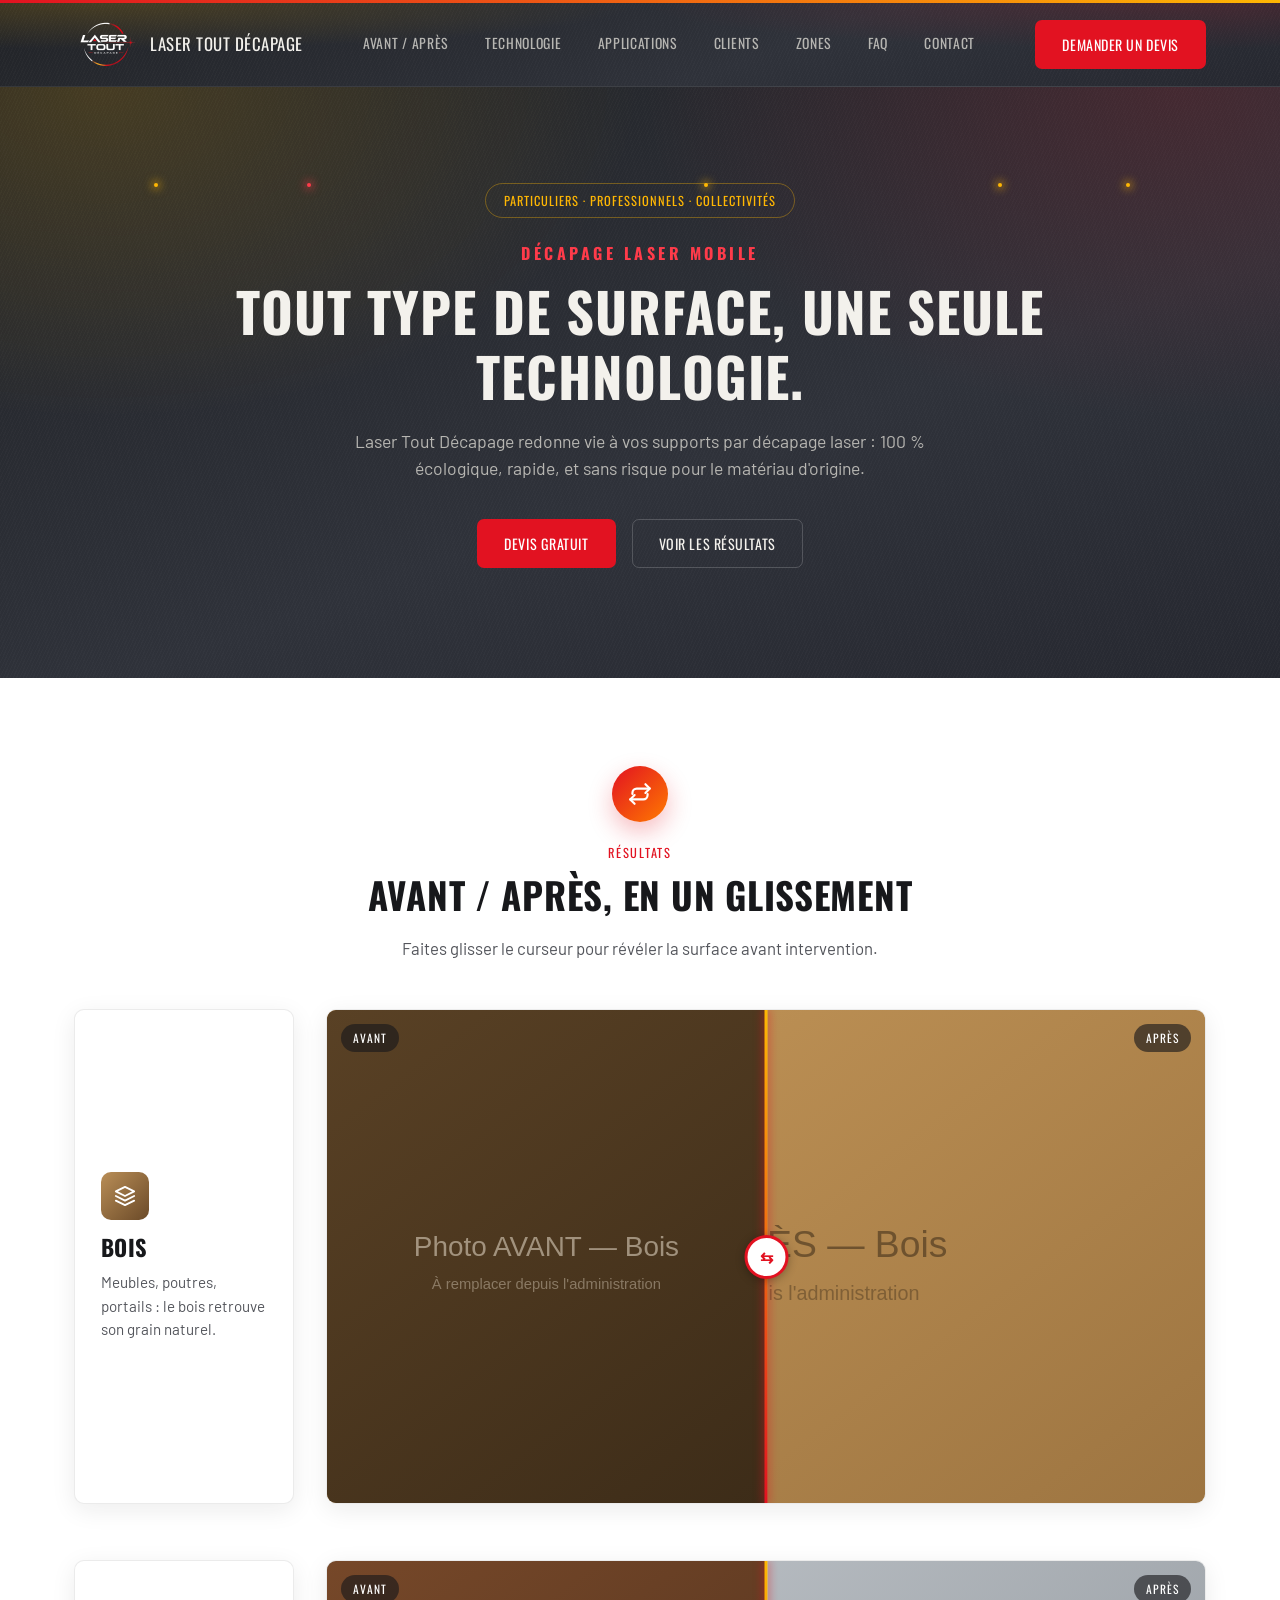
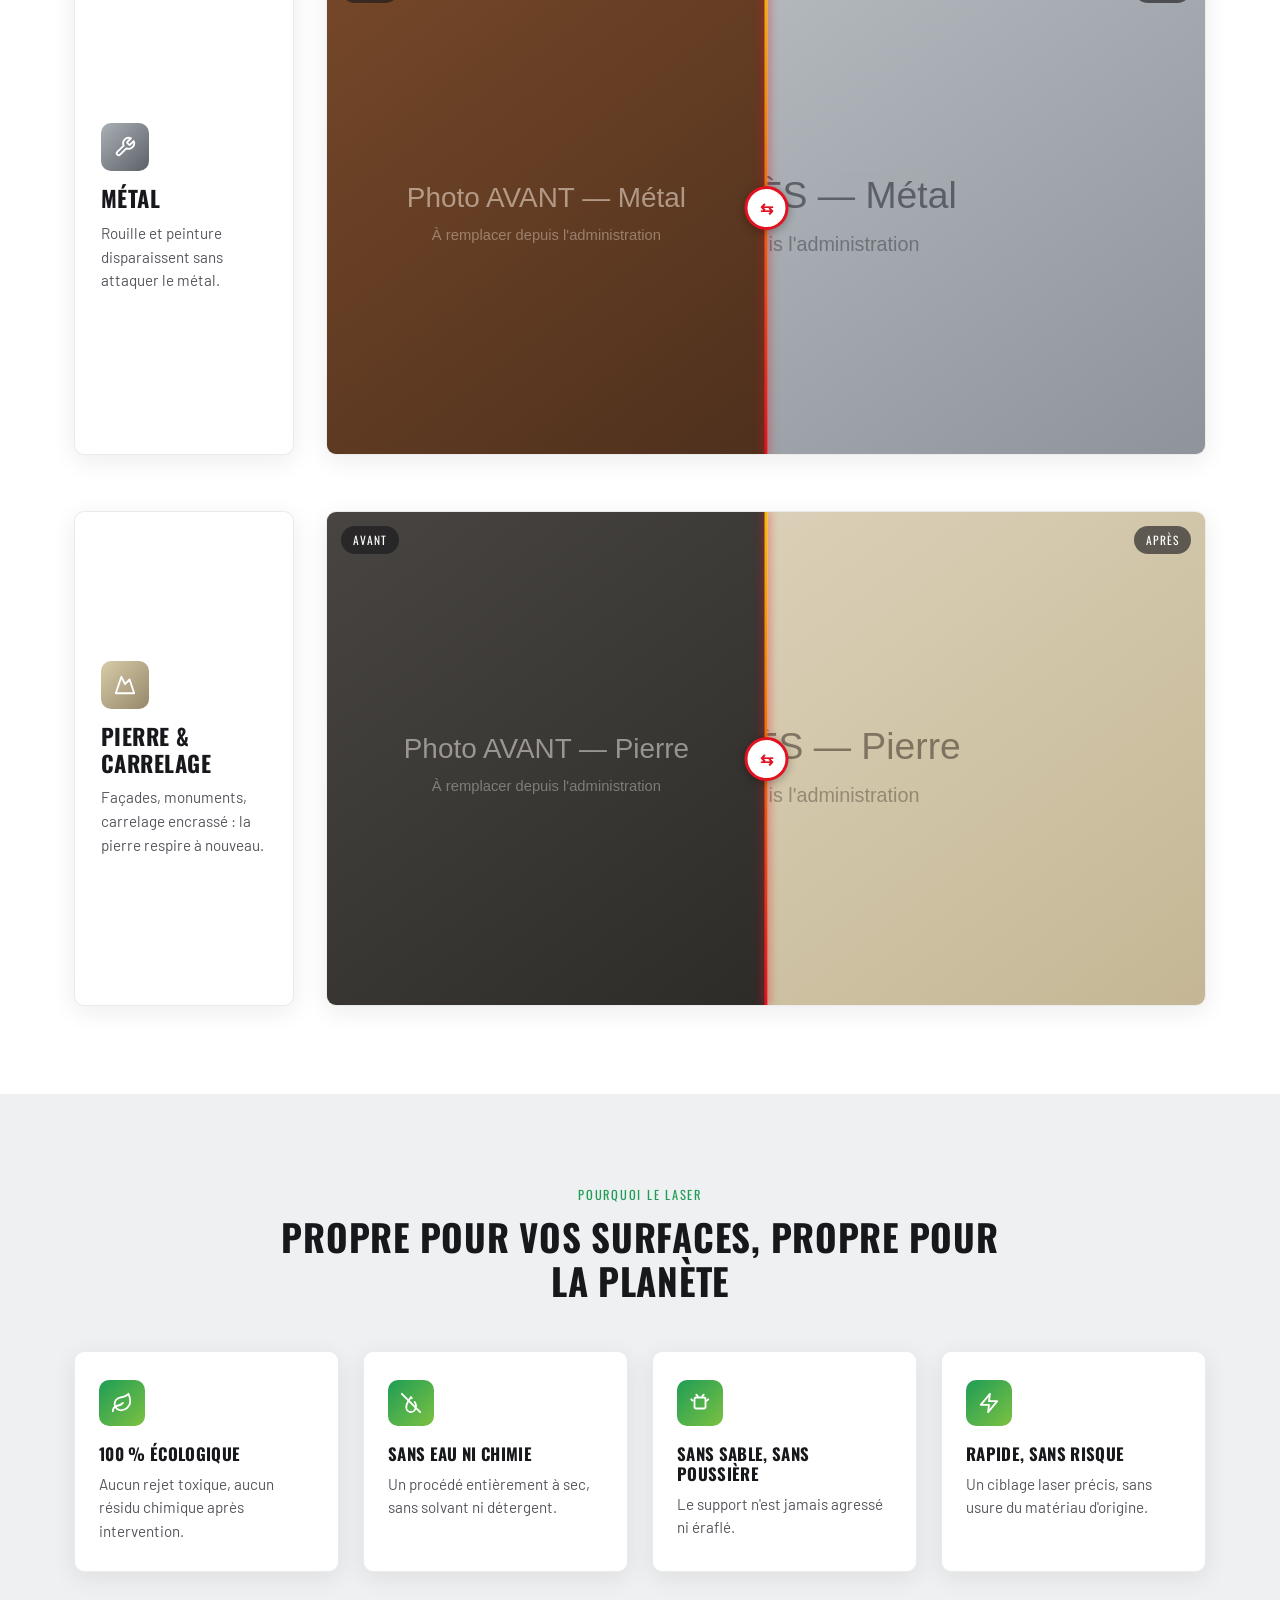
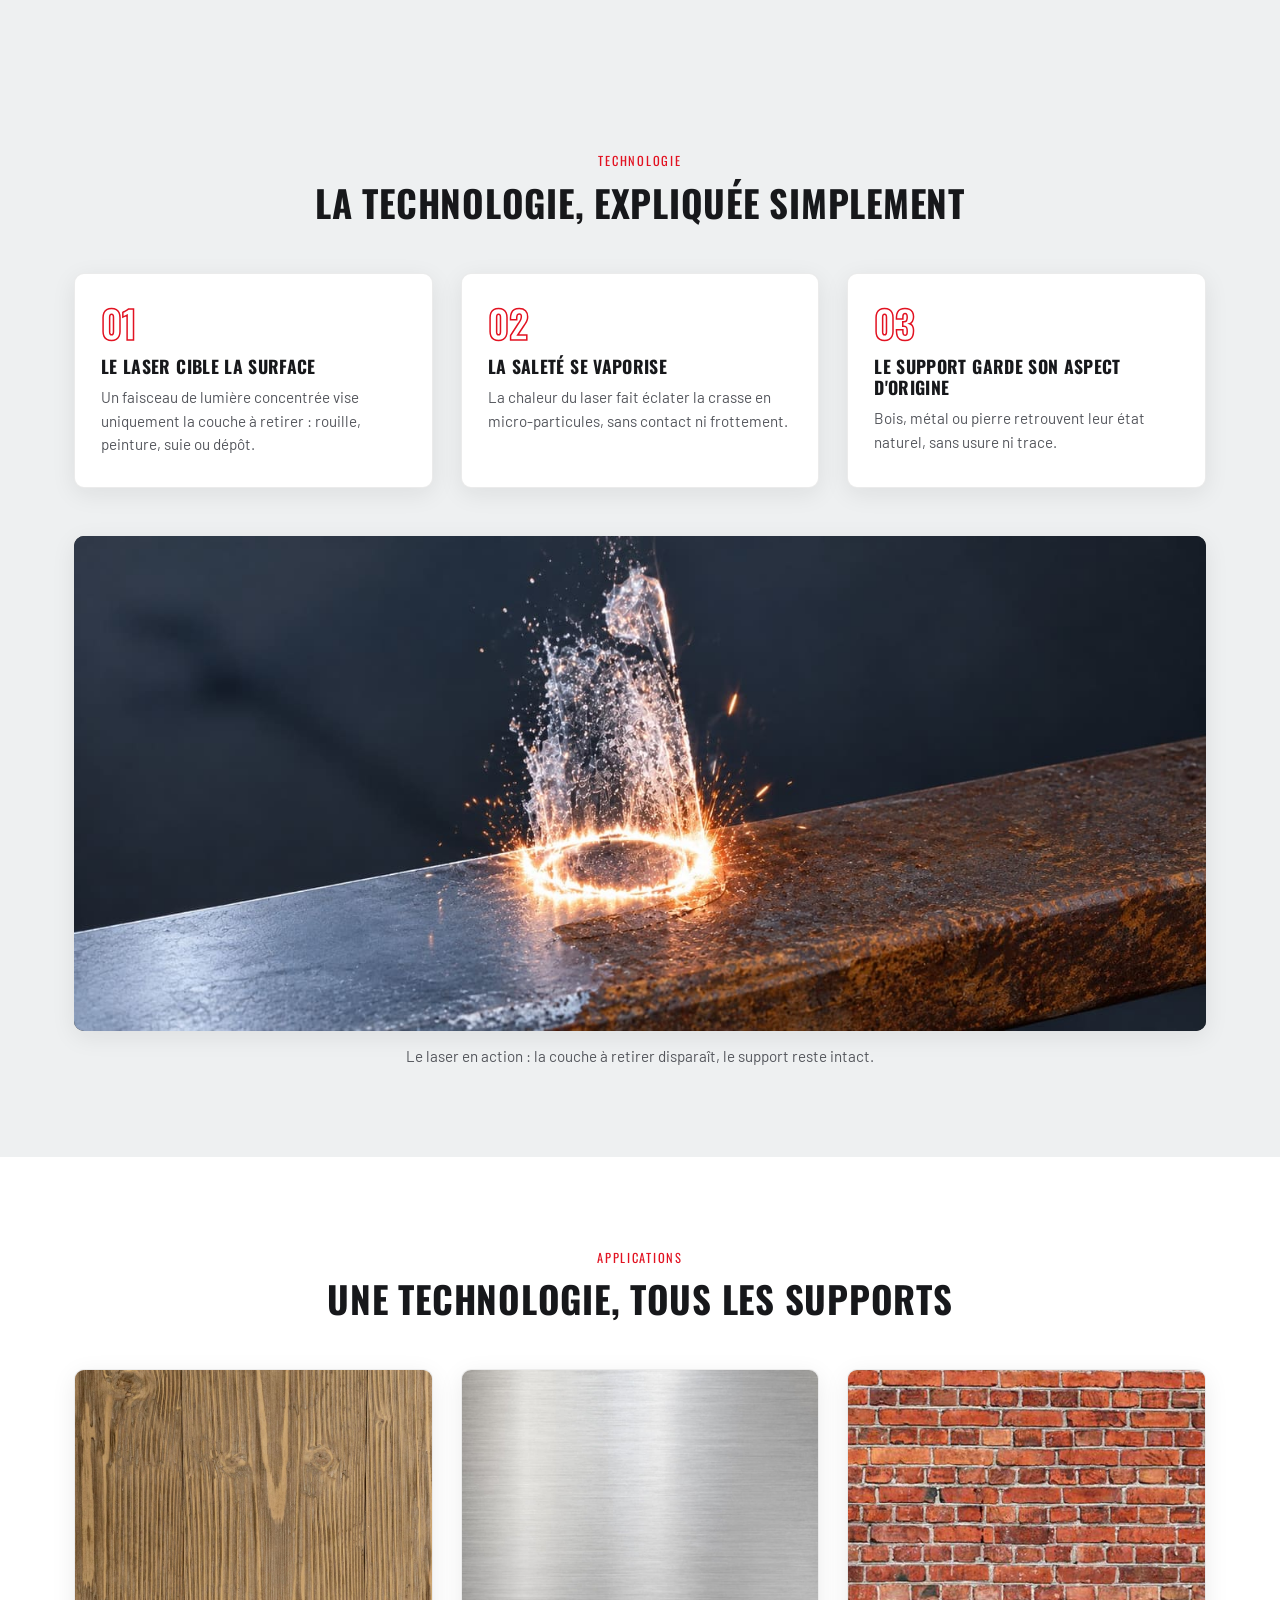
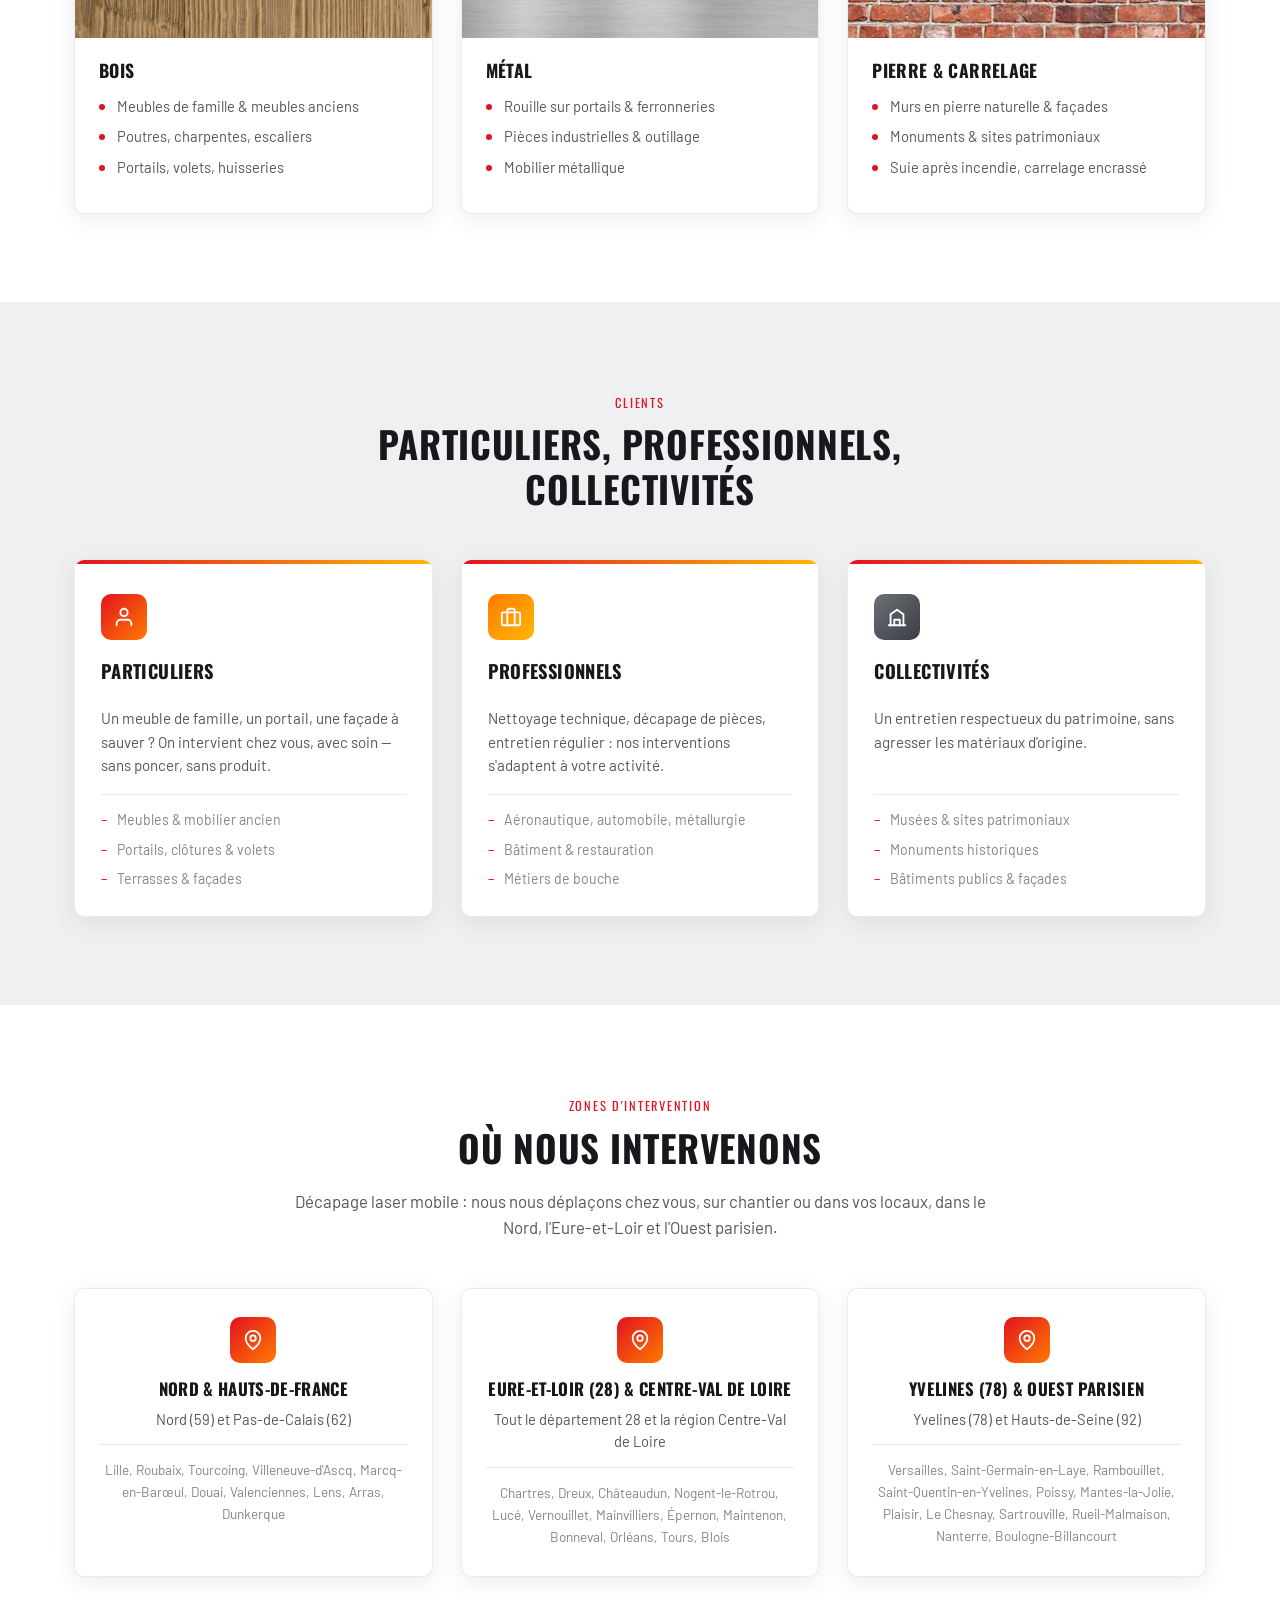
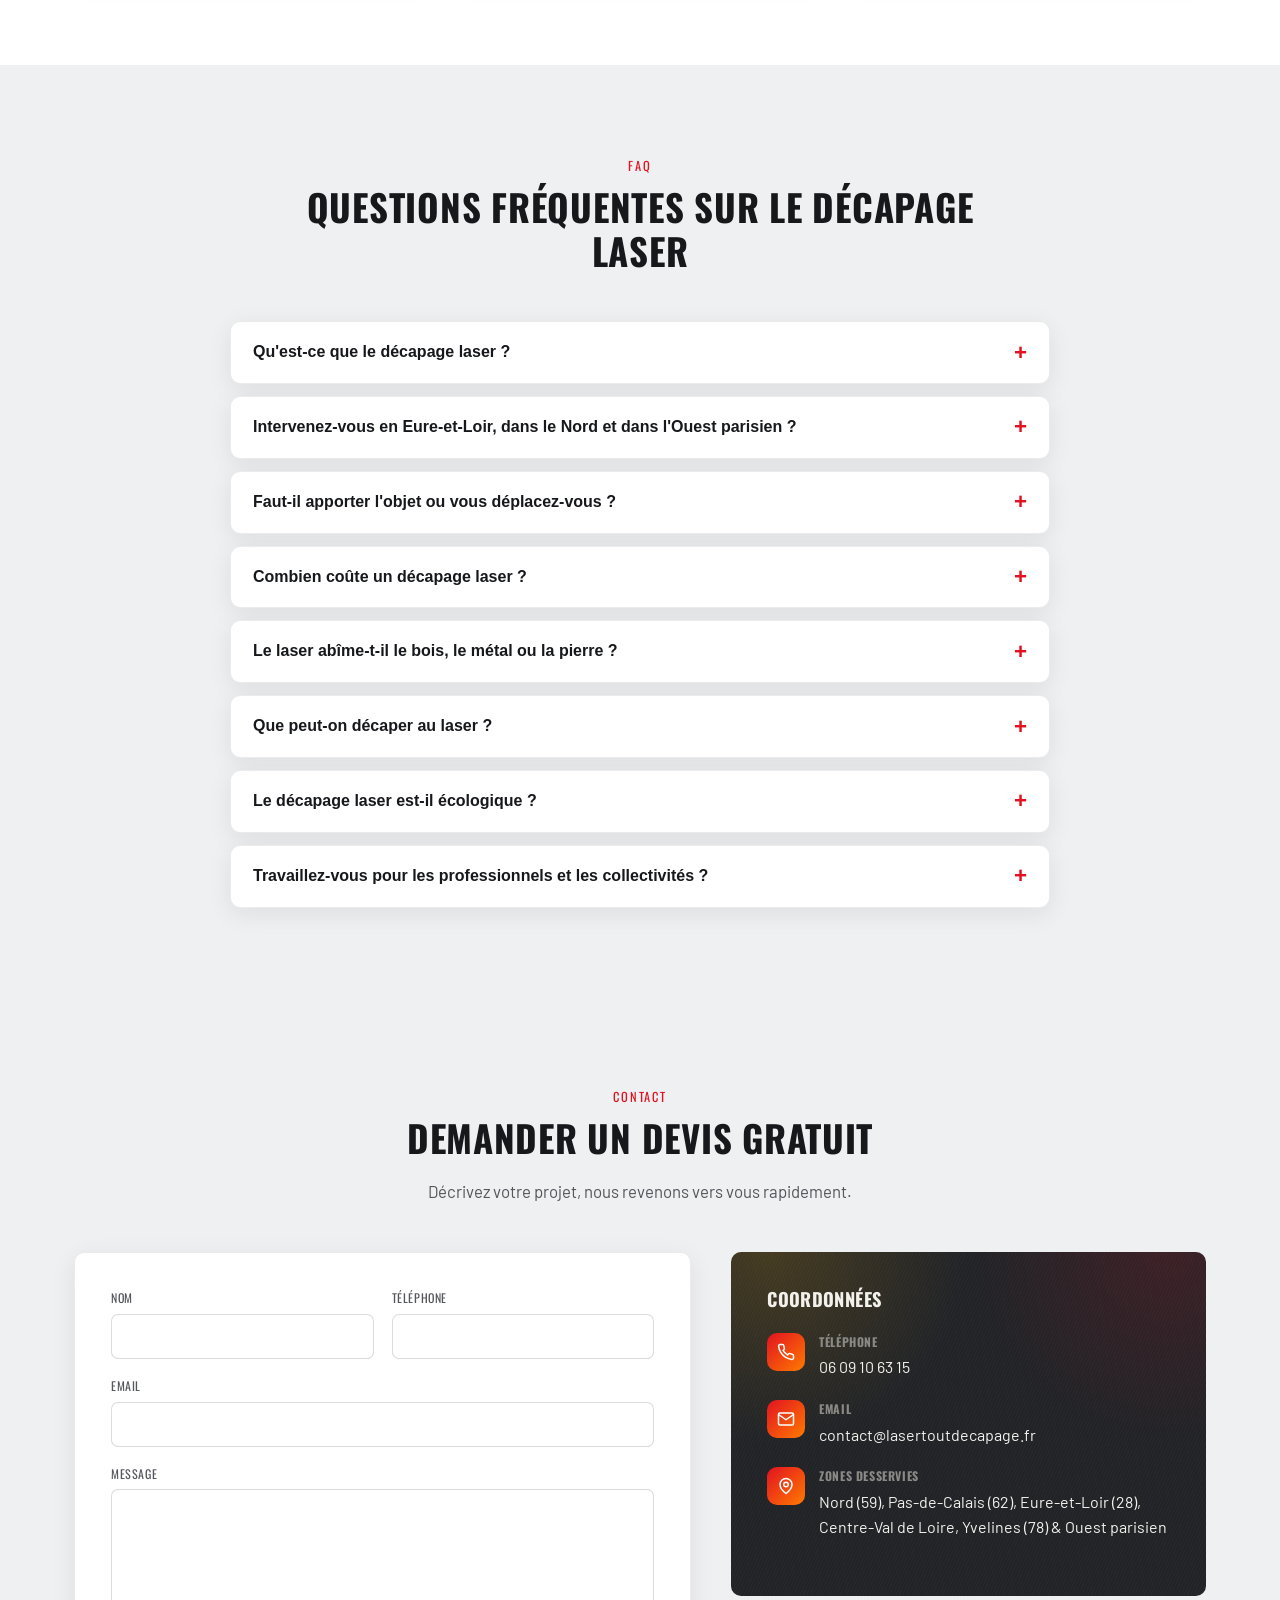
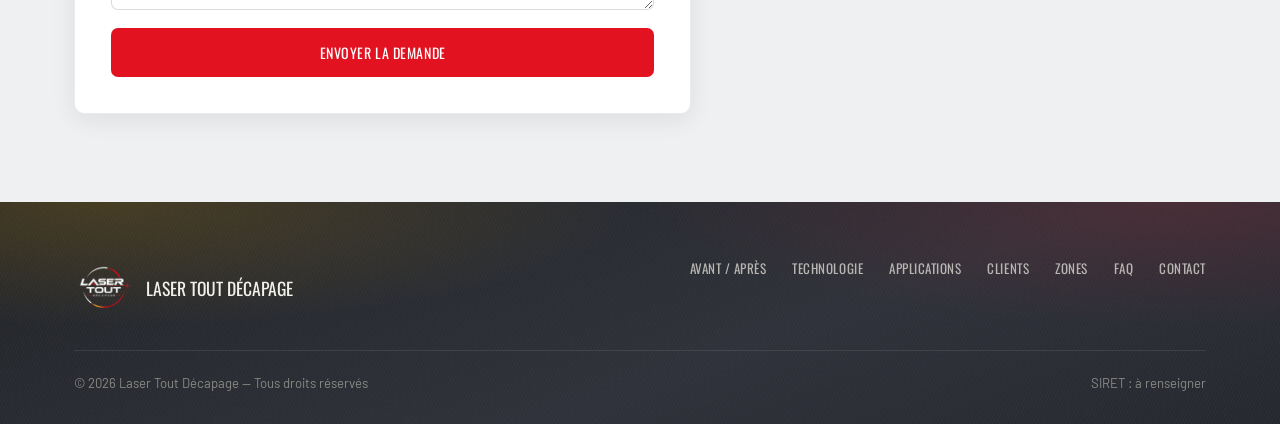
==== commit f815edf0: "Détaille les zones d'intervention et ajoute une FAQ Zones Nord/Pas-de-Calais, Eure-et-Loir et Ouest " ====
--- a/index.html
+++ b/index.html
@@ -3,14 +3,14 @@
 <head>
 <meta charset="UTF-8" />
 <meta name="viewport" content="width=device-width, initial-scale=1.0" />
-<title>Laser Tout Décapage — Décapage laser mobile bois, métal, pierre</title>
-<meta name="description" content="Décapage laser mobile pour particuliers, professionnels et collectivités : 100% écologique, sans eau ni produit chimique, sans sable. Hauts-de-France, Centre-Val de Loire, Yvelines & Ouest parisien." />
+<title>Décapage laser mobile — Nord, Eure-et-Loir, Yvelines | Laser Tout Décapage</title>
+<meta name="description" content="Décapage laser mobile pour particuliers, professionnels et collectivités : 100% écologique, sans eau ni produit chimique, sans sable. Nord (59), Pas-de-Calais (62), Eure-et-Loir (28), Centre-Val de Loire, Yvelines (78) & Ouest parisien." />
 <link rel="canonical" href="https://lasertoutdecapage.fr/" />
 <meta property="og:type" content="website" />
 <meta property="og:locale" content="fr_FR" />
 <meta property="og:site_name" content="Laser Tout Décapage" />
 <meta property="og:title" content="Laser Tout Décapage — Décapage laser mobile bois, métal, pierre" />
-<meta property="og:description" content="Décapage laser 100% écologique, sans eau ni produit chimique, sans sable. On intervient chez vous : Hauts-de-France, Centre-Val de Loire, Yvelines & Ouest parisien." />
+<meta property="og:description" content="Décapage laser 100% écologique, sans eau ni produit chimique, sans sable. On intervient chez vous : Nord, Pas-de-Calais, Eure-et-Loir, Centre-Val de Loire, Yvelines & Ouest parisien." />
 <meta property="og:url" content="https://lasertoutdecapage.fr/" />
 <meta property="og:image" content="https://lasertoutdecapage.fr/images/uploads/laser-en-marche.jpg" />
 <meta name="twitter:card" content="summary_large_image" />
@@ -27,11 +27,93 @@
   "telephone": "+33609106315",
   "areaServed": [
     { "@type": "AdministrativeArea", "name": "Hauts-de-France" },
+    { "@type": "AdministrativeArea", "name": "Nord (59)" },
+    { "@type": "AdministrativeArea", "name": "Pas-de-Calais (62)" },
     { "@type": "AdministrativeArea", "name": "Centre-Val de Loire" },
-    { "@type": "AdministrativeArea", "name": "Yvelines" },
-    { "@type": "City", "name": "Lille" }
+    { "@type": "AdministrativeArea", "name": "Eure-et-Loir (28)" },
+    { "@type": "AdministrativeArea", "name": "Yvelines (78)" },
+    { "@type": "AdministrativeArea", "name": "Hauts-de-Seine (92)" },
+    { "@type": "City", "name": "Lille" },
+    { "@type": "City", "name": "Roubaix" },
+    { "@type": "City", "name": "Tourcoing" },
+    { "@type": "City", "name": "Villeneuve-d'Ascq" },
+    { "@type": "City", "name": "Douai" },
+    { "@type": "City", "name": "Valenciennes" },
+    { "@type": "City", "name": "Lens" },
+    { "@type": "City", "name": "Arras" },
+    { "@type": "City", "name": "Dunkerque" },
+    { "@type": "City", "name": "Chartres" },
+    { "@type": "City", "name": "Dreux" },
+    { "@type": "City", "name": "Châteaudun" },
+    { "@type": "City", "name": "Nogent-le-Rotrou" },
+    { "@type": "City", "name": "Lucé" },
+    { "@type": "City", "name": "Vernouillet" },
+    { "@type": "City", "name": "Épernon" },
+    { "@type": "City", "name": "Maintenon" },
+    { "@type": "City", "name": "Orléans" },
+    { "@type": "City", "name": "Tours" },
+    { "@type": "City", "name": "Blois" },
+    { "@type": "City", "name": "Versailles" },
+    { "@type": "City", "name": "Saint-Germain-en-Laye" },
+    { "@type": "City", "name": "Rambouillet" },
+    { "@type": "City", "name": "Saint-Quentin-en-Yvelines" },
+    { "@type": "City", "name": "Poissy" },
+    { "@type": "City", "name": "Mantes-la-Jolie" },
+    { "@type": "City", "name": "Plaisir" },
+    { "@type": "City", "name": "Sartrouville" },
+    { "@type": "City", "name": "Rueil-Malmaison" },
+    { "@type": "City", "name": "Nanterre" },
+    { "@type": "City", "name": "Boulogne-Billancourt" }
   ],
   "knowsAbout": ["Décapage laser", "Nettoyage laser", "Dérouillage", "Décapage de peinture", "Nettoyage de façade", "Restauration de meubles"]
+}
+</script>
+<script type="application/ld+json">
+{
+  "@context": "https://schema.org",
+  "@type": "FAQPage",
+  "mainEntity": [
+    {
+      "@type": "Question",
+      "name": "Qu'est-ce que le décapage laser ?",
+      "acceptedAnswer": { "@type": "Answer", "text": "Le décapage laser retire la rouille, la peinture, la suie ou les dépôts d'une surface à l'aide d'un faisceau de lumière concentrée. La couche à enlever se vaporise en micro-particules, sans contact ni frottement, et le support garde son aspect d'origine." }
+    },
+    {
+      "@type": "Question",
+      "name": "Intervenez-vous en Eure-et-Loir, dans le Nord et dans l'Ouest parisien ?",
+      "acceptedAnswer": { "@type": "Answer", "text": "Oui. Laser Tout Décapage est une entreprise de décapage laser mobile qui intervient en Eure-et-Loir (28) — Chartres, Dreux, Châteaudun, Nogent-le-Rotrou, Lucé, Épernon — et dans le reste du Centre-Val de Loire, dans le Nord (59) et le Pas-de-Calais (62) — Lille, Roubaix, Tourcoing, Douai, Valenciennes, Arras —, ainsi que dans les Yvelines (78) et l'Ouest parisien — Versailles, Saint-Germain-en-Laye, Rambouillet, Poissy, Rueil-Malmaison." }
+    },
+    {
+      "@type": "Question",
+      "name": "Faut-il apporter l'objet ou vous déplacez-vous ?",
+      "acceptedAnswer": { "@type": "Answer", "text": "Nous nous déplaçons avec notre équipement : chez vous, sur votre chantier ou dans vos locaux. Inutile de démonter un portail, des volets ou une poutre." }
+    },
+    {
+      "@type": "Question",
+      "name": "Combien coûte un décapage laser ?",
+      "acceptedAnswer": { "@type": "Answer", "text": "Le prix dépend de la surface à traiter, du type de support, de l'épaisseur de la couche à retirer et de l'accès au chantier. Chaque intervention fait l'objet d'un devis gratuit : décrivez votre projet via le formulaire ou appelez le 06 09 10 63 15." }
+    },
+    {
+      "@type": "Question",
+      "name": "Le laser abîme-t-il le bois, le métal ou la pierre ?",
+      "acceptedAnswer": { "@type": "Answer", "text": "Non. Le faisceau cible uniquement la couche à retirer. Contrairement au ponçage ou au sablage, il n'use pas le matériau : le bois garde son grain, le métal n'est pas attaqué et la pierre n'est pas érodée." }
+    },
+    {
+      "@type": "Question",
+      "name": "Que peut-on décaper au laser ?",
+      "acceptedAnswer": { "@type": "Answer", "text": "Le bois (meubles anciens, poutres, charpentes, escaliers, portails, volets), le métal (rouille sur portails et ferronneries, pièces industrielles, outillage, mobilier métallique) et la pierre (murs en pierre naturelle, façades, monuments, carrelage encrassé, suie après incendie)." }
+    },
+    {
+      "@type": "Question",
+      "name": "Le décapage laser est-il écologique ?",
+      "acceptedAnswer": { "@type": "Answer", "text": "Oui. Le procédé est entièrement à sec : sans eau, sans produit chimique, sans solvant et sans sable. Il ne laisse aucun résidu toxique après l'intervention." }
+    },
+    {
+      "@type": "Question",
+      "name": "Travaillez-vous pour les professionnels et les collectivités ?",
+      "acceptedAnswer": { "@type": "Answer", "text": "Oui. Nous intervenons pour les particuliers, les professionnels (bâtiment, restauration, automobile, aéronautique, métallurgie, métiers de bouche) et les collectivités (musées, monuments historiques, bâtiments publics et façades)." }
+    }
+  ]
 }
 </script>
 <link rel="icon" type="image/png" href="images/favicon.png" />
@@ -62,6 +144,7 @@
       <a href="#applications">Applications</a>
       <a href="#clients">Clients</a>
       <a href="#zones">Zones</a>
+      <a href="#faq">FAQ</a>
       <a href="#contact">Contact</a>
     </nav>
 
@@ -79,6 +162,7 @@
     <a href="#applications">Applications</a>
     <a href="#clients">Clients</a>
     <a href="#zones">Zones</a>
+    <a href="#faq">FAQ</a>
     <a href="#contact">Contact</a>
   </nav>
 </header>
@@ -352,29 +436,76 @@
     <div class="section-head">
       <span class="eyebrow">Zones d'intervention</span>
       <h2>Où nous intervenons</h2>
+      <p>Décapage laser mobile : nous nous déplaçons chez vous, sur chantier ou dans vos locaux, dans le Nord, l'Eure-et-Loir et l'Ouest parisien.</p>
     </div>
     <div class="zones-grid">
       <div class="zone-card">
         <div class="card-icon">
           <svg viewBox="0 0 24 24" fill="none" stroke="currentColor" stroke-width="2" stroke-linecap="round" stroke-linejoin="round"><path d="M20 10c0 6-8 12-8 12s-8-6-8-12a8 8 0 0 1 16 0Z"/><circle cx="12" cy="10" r="3"/></svg>
         </div>
-        <h3 data-field="zones.0.title">Hauts-de-France</h3>
-        <p data-field="zones.0.text">Lille et environs</p>
+        <h3 data-field="zones.0.title">Nord & Hauts-de-France</h3>
+        <p data-field="zones.0.text">Nord (59) et Pas-de-Calais (62)</p>
+        <p class="zone-cities" data-field="zones.0.villes">Lille, Roubaix, Tourcoing, Villeneuve-d'Ascq, Marcq-en-Barœul, Douai, Valenciennes, Lens, Arras, Dunkerque</p>
       </div>
       <div class="zone-card">
         <div class="card-icon">
           <svg viewBox="0 0 24 24" fill="none" stroke="currentColor" stroke-width="2" stroke-linecap="round" stroke-linejoin="round"><path d="M20 10c0 6-8 12-8 12s-8-6-8-12a8 8 0 0 1 16 0Z"/><circle cx="12" cy="10" r="3"/></svg>
         </div>
-        <h3 data-field="zones.1.title">Centre-Val de Loire</h3>
-        <p data-field="zones.1.text">Intervention sur l'ensemble de la région</p>
+        <h3 data-field="zones.1.title">Eure-et-Loir (28) & Centre-Val de Loire</h3>
+        <p data-field="zones.1.text">Tout le département 28 et la région Centre-Val de Loire</p>
+        <p class="zone-cities" data-field="zones.1.villes">Chartres, Dreux, Châteaudun, Nogent-le-Rotrou, Lucé, Vernouillet, Mainvilliers, Épernon, Maintenon, Bonneval, Orléans, Tours, Blois</p>
       </div>
       <div class="zone-card">
         <div class="card-icon">
           <svg viewBox="0 0 24 24" fill="none" stroke="currentColor" stroke-width="2" stroke-linecap="round" stroke-linejoin="round"><path d="M20 10c0 6-8 12-8 12s-8-6-8-12a8 8 0 0 1 16 0Z"/><circle cx="12" cy="10" r="3"/></svg>
         </div>
-        <h3 data-field="zones.2.title">Yvelines & Ouest parisien</h3>
-        <p data-field="zones.2.text">Intervention sur l'ensemble du secteur</p>
-      </div>
+        <h3 data-field="zones.2.title">Yvelines (78) & Ouest parisien</h3>
+        <p data-field="zones.2.text">Yvelines (78) et Hauts-de-Seine (92)</p>
+        <p class="zone-cities" data-field="zones.2.villes">Versailles, Saint-Germain-en-Laye, Rambouillet, Saint-Quentin-en-Yvelines, Poissy, Mantes-la-Jolie, Plaisir, Le Chesnay, Sartrouville, Rueil-Malmaison, Nanterre, Boulogne-Billancourt</p>
+      </div>
+    </div>
+  </div>
+</section>
+
+<section id="faq" class="faq-section section-pad">
+  <div class="container">
+    <div class="section-head">
+      <span class="eyebrow">FAQ</span>
+      <h2>Questions fréquentes sur le décapage laser</h2>
+    </div>
+    <div class="faq-list">
+      <details class="faq-item">
+        <summary>Qu'est-ce que le décapage laser ?</summary>
+        <p>Le décapage laser retire la rouille, la peinture, la suie ou les dépôts d'une surface à l'aide d'un faisceau de lumière concentrée. La couche à enlever se vaporise en micro-particules, sans contact ni frottement, et le support garde son aspect d'origine.</p>
+      </details>
+      <details class="faq-item">
+        <summary>Intervenez-vous en Eure-et-Loir, dans le Nord et dans l'Ouest parisien ?</summary>
+        <p>Oui. Laser Tout Décapage est une entreprise de décapage laser mobile qui intervient en Eure-et-Loir (28) — Chartres, Dreux, Châteaudun, Nogent-le-Rotrou, Lucé, Épernon — et dans le reste du Centre-Val de Loire, dans le Nord (59) et le Pas-de-Calais (62) — Lille, Roubaix, Tourcoing, Douai, Valenciennes, Arras —, ainsi que dans les Yvelines (78) et l'Ouest parisien — Versailles, Saint-Germain-en-Laye, Rambouillet, Poissy, Rueil-Malmaison.</p>
+      </details>
+      <details class="faq-item">
+        <summary>Faut-il apporter l'objet ou vous déplacez-vous ?</summary>
+        <p>Nous nous déplaçons avec notre équipement : chez vous, sur votre chantier ou dans vos locaux. Inutile de démonter un portail, des volets ou une poutre.</p>
+      </details>
+      <details class="faq-item">
+        <summary>Combien coûte un décapage laser ?</summary>
+        <p>Le prix dépend de la surface à traiter, du type de support, de l'épaisseur de la couche à retirer et de l'accès au chantier. Chaque intervention fait l'objet d'un devis gratuit : décrivez votre projet via le formulaire ou appelez le 06 09 10 63 15.</p>
+      </details>
+      <details class="faq-item">
+        <summary>Le laser abîme-t-il le bois, le métal ou la pierre ?</summary>
+        <p>Non. Le faisceau cible uniquement la couche à retirer. Contrairement au ponçage ou au sablage, il n'use pas le matériau : le bois garde son grain, le métal n'est pas attaqué et la pierre n'est pas érodée.</p>
+      </details>
+      <details class="faq-item">
+        <summary>Que peut-on décaper au laser ?</summary>
+        <p>Le bois (meubles anciens, poutres, charpentes, escaliers, portails, volets), le métal (rouille sur portails et ferronneries, pièces industrielles, outillage, mobilier métallique) et la pierre (murs en pierre naturelle, façades, monuments, carrelage encrassé, suie après incendie).</p>
+      </details>
+      <details class="faq-item">
+        <summary>Le décapage laser est-il écologique ?</summary>
+        <p>Oui. Le procédé est entièrement à sec : sans eau, sans produit chimique, sans solvant et sans sable. Il ne laisse aucun résidu toxique après l'intervention.</p>
+      </details>
+      <details class="faq-item">
+        <summary>Travaillez-vous pour les professionnels et les collectivités ?</summary>
+        <p>Oui. Nous intervenons pour les particuliers, les professionnels (bâtiment, restauration, automobile, aéronautique, métallurgie, métiers de bouche) et les collectivités (musées, monuments historiques, bâtiments publics et façades).</p>
+      </details>
     </div>
   </div>
 </section>
@@ -451,7 +582,7 @@
           </div>
           <div>
             <strong>Zones desservies</strong>
-            <span data-field="contact.zones_texte">Hauts-de-France, Centre-Val de Loire, Yvelines & Ouest parisien</span>
+            <span data-field="contact.zones_texte">Nord (59), Pas-de-Calais (62), Eure-et-Loir (28), Centre-Val de Loire, Yvelines (78) & Ouest parisien</span>
           </div>
         </div>
       </div>
@@ -472,6 +603,7 @@
         <a href="#applications">Applications</a>
         <a href="#clients">Clients</a>
         <a href="#zones">Zones</a>
+        <a href="#faq">FAQ</a>
         <a href="#contact">Contact</a>
       </nav>
     </div>
--- a/css/style.css
+++ b/css/style.css
@@ -893,6 +893,71 @@
   font-size: 0.92rem;
 }
 
+.zone-card .zone-cities {
+  margin-top: 14px;
+  padding-top: 14px;
+  border-top: 1px solid var(--line-dark-1);
+  font-size: 0.85rem;
+  color: var(--text-dark-faint);
+  line-height: 1.6;
+}
+
+/* ===== FAQ ===== */
+
+.faq-section { background: var(--bg-light); }
+
+.faq-list {
+  max-width: 820px;
+  margin: 0 auto;
+  display: flex;
+  flex-direction: column;
+  gap: 12px;
+}
+
+.faq-item {
+  background: var(--card-bg);
+  border: 1px solid var(--line-dark-1);
+  border-radius: var(--radius);
+  box-shadow: var(--shadow-card);
+}
+
+.faq-item summary {
+  cursor: pointer;
+  list-style: none;
+  padding: 18px 52px 18px 22px;
+  position: relative;
+  font-weight: 600;
+  color: var(--text-dark);
+}
+
+.faq-item summary::-webkit-details-marker { display: none; }
+
+.faq-item summary::after {
+  content: "+";
+  position: absolute;
+  right: 22px;
+  top: 50%;
+  transform: translateY(-50%);
+  font-size: 1.4rem;
+  line-height: 1;
+  color: var(--red);
+}
+
+.faq-item[open] summary::after { content: "\2212"; }
+
+.faq-item summary:focus-visible {
+  outline: 2px solid var(--red);
+  outline-offset: 2px;
+  border-radius: var(--radius);
+}
+
+.faq-item p {
+  margin: 0;
+  padding: 0 22px 20px;
+  color: var(--text-dark-dim);
+  font-size: 0.95rem;
+}
+
 /* ===== Contact ===== */
 
 .contact-section { background: var(--bg-light); }
@@ -1069,9 +1134,12 @@
   .compare-info { text-align: center; }
 }
 
-@media (max-width: 900px) {
+@media (max-width: 1140px) {
   .main-nav { display: none; }
   .menu-toggle { display: inline-flex; }
+}
+
+@media (max-width: 900px) {
   .header-actions .btn-primary { padding: 11px 18px; font-size: 0.8rem; }
 }
 
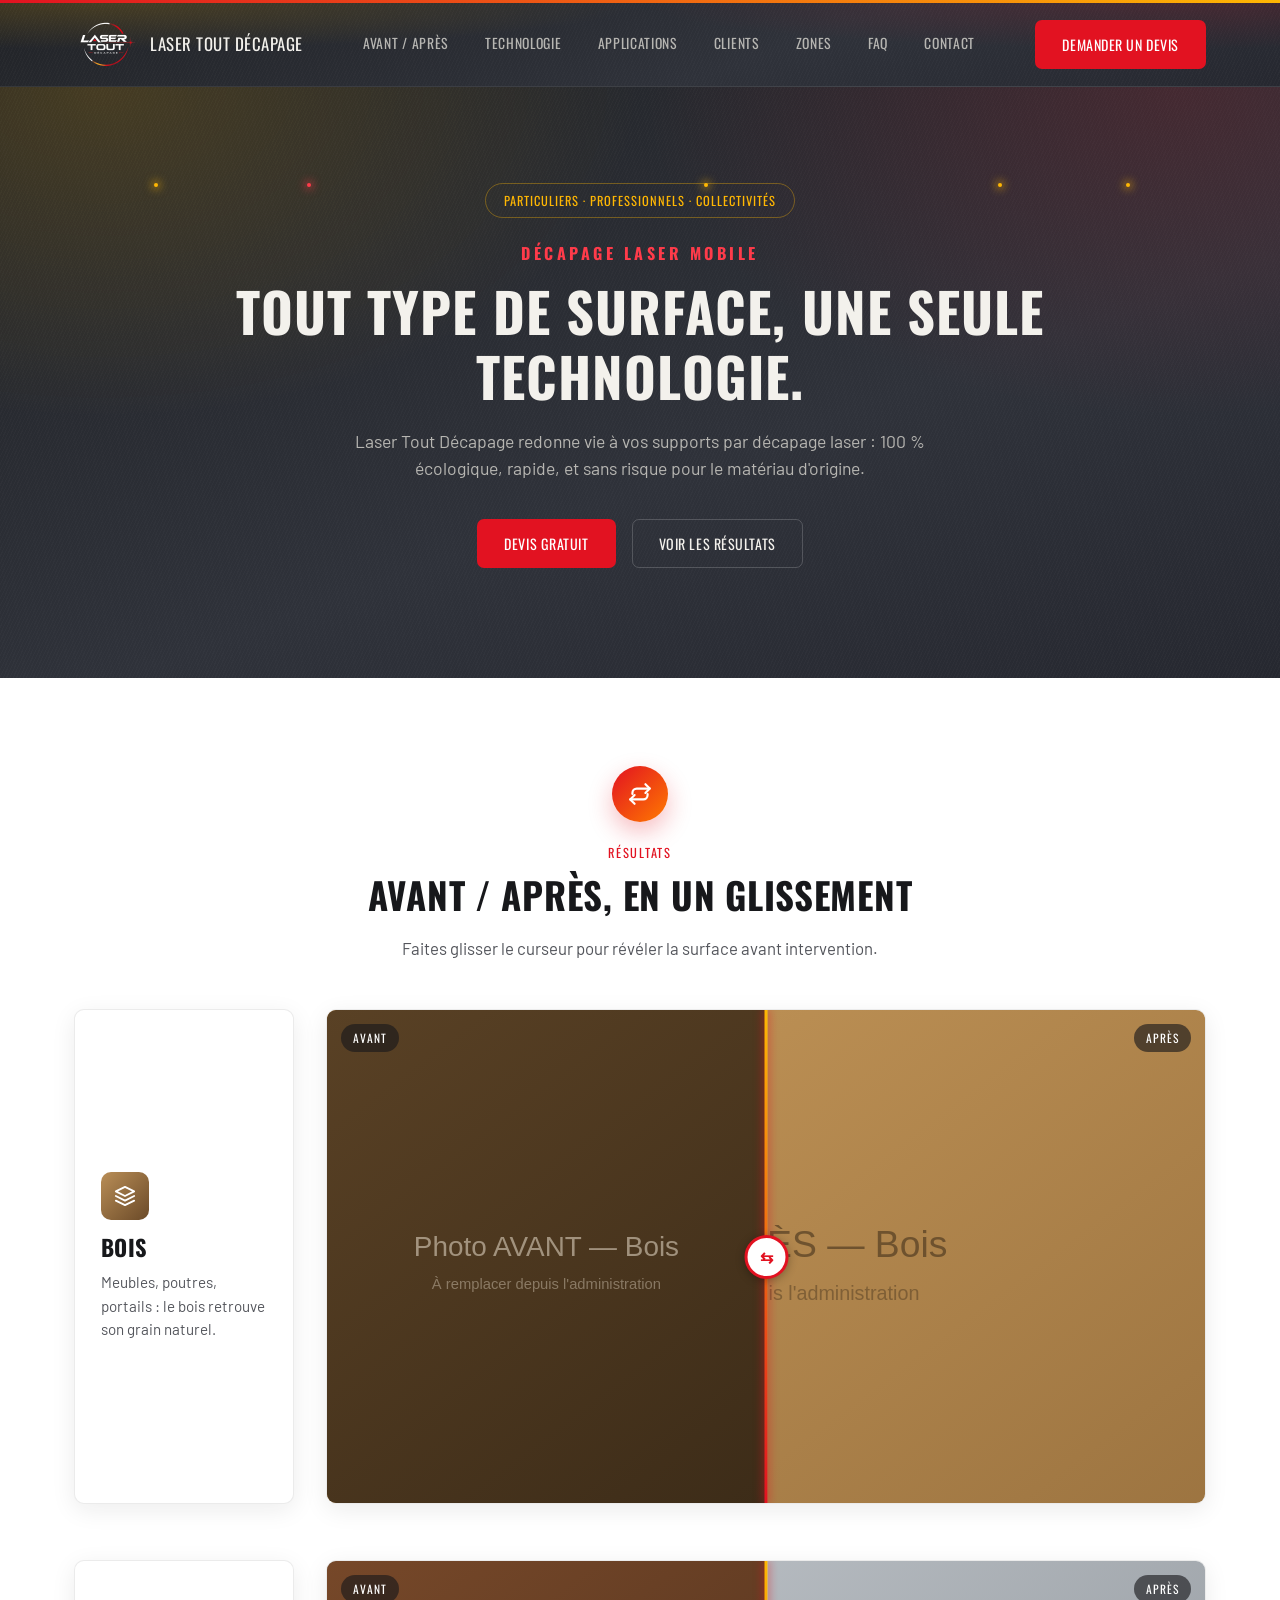
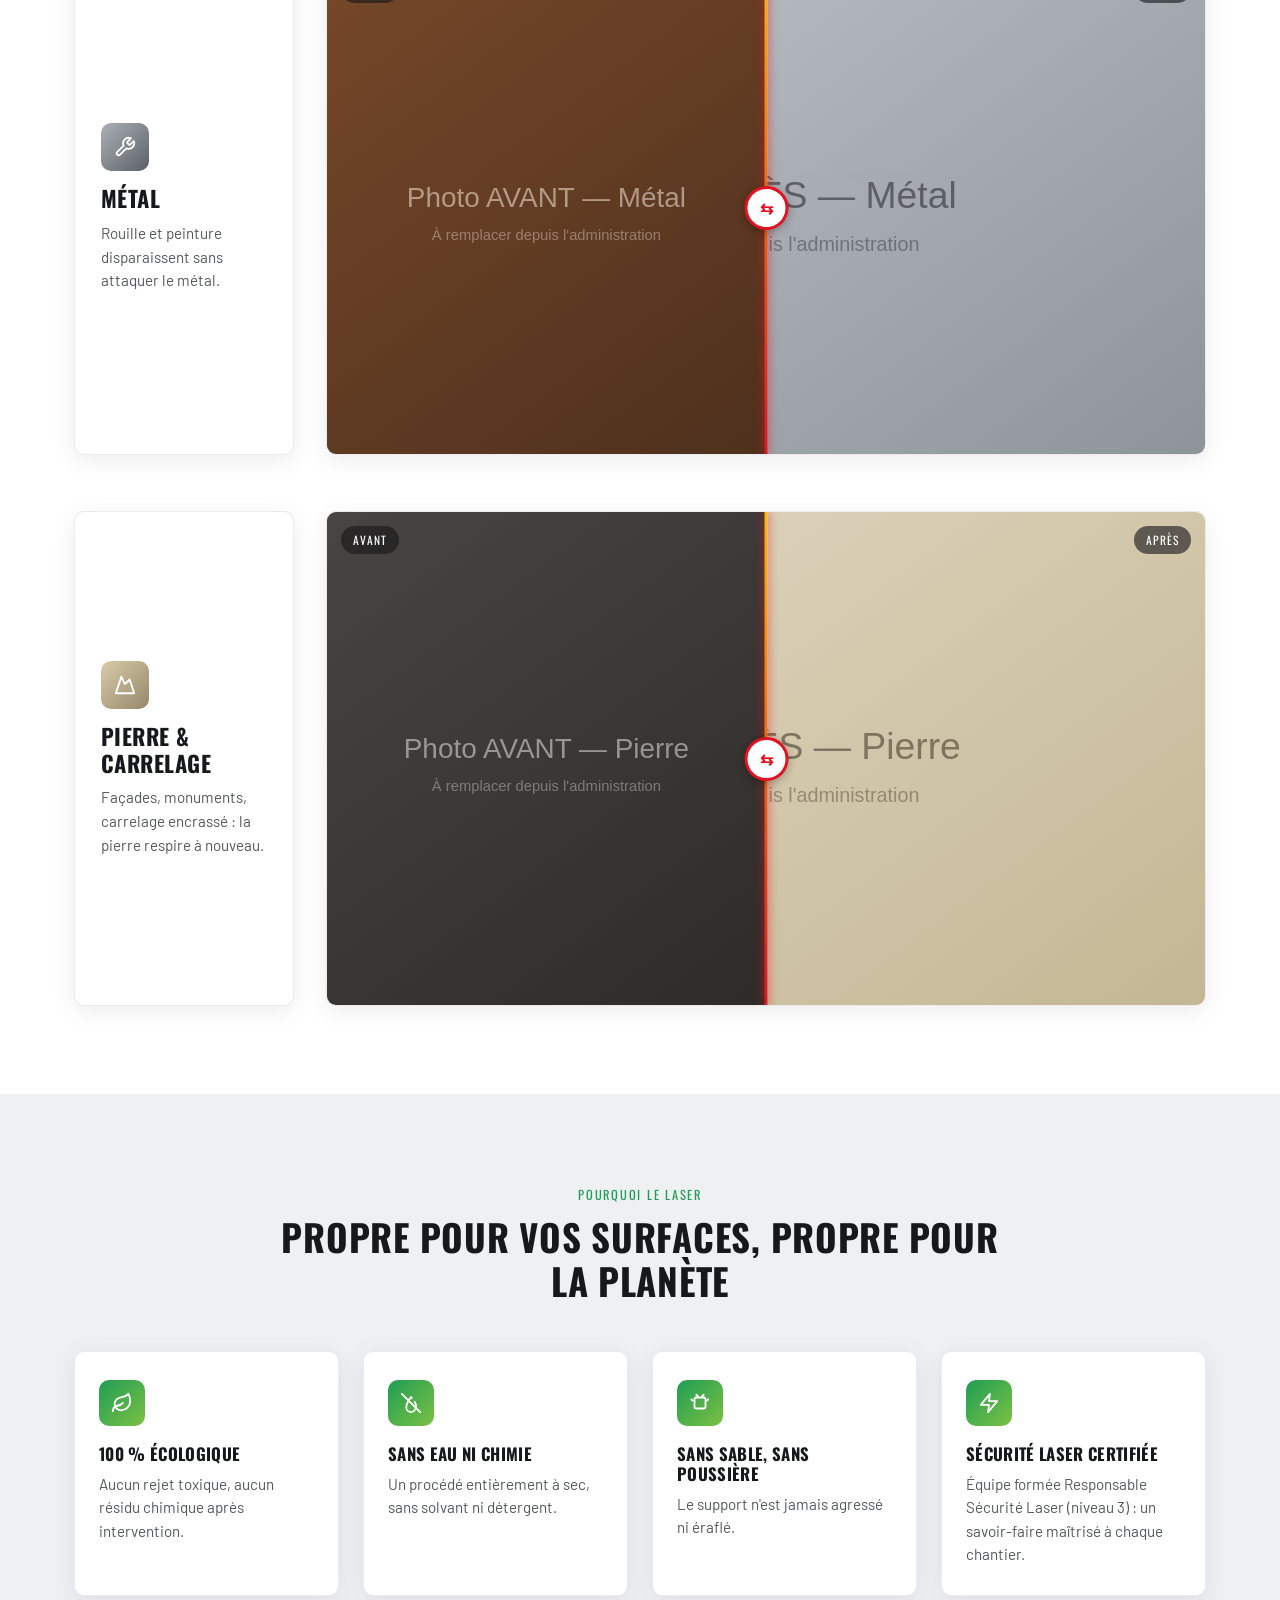
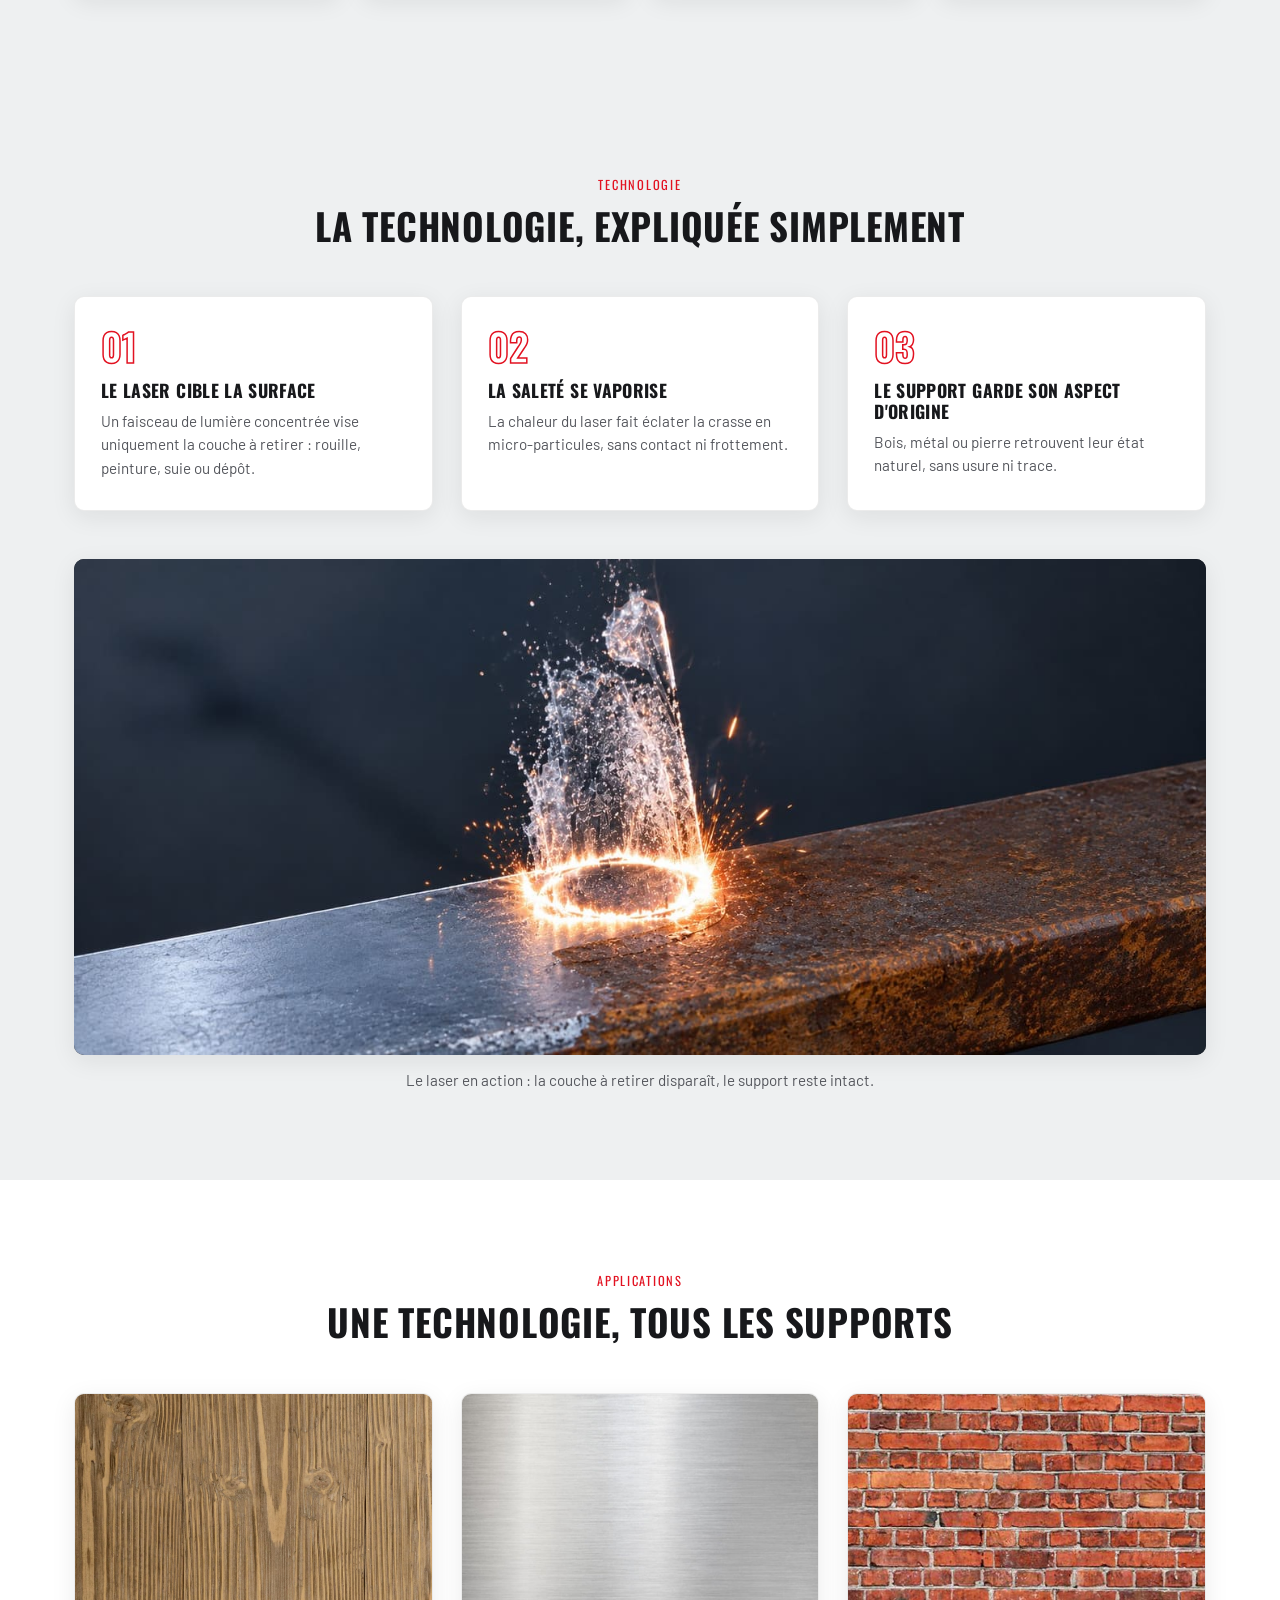
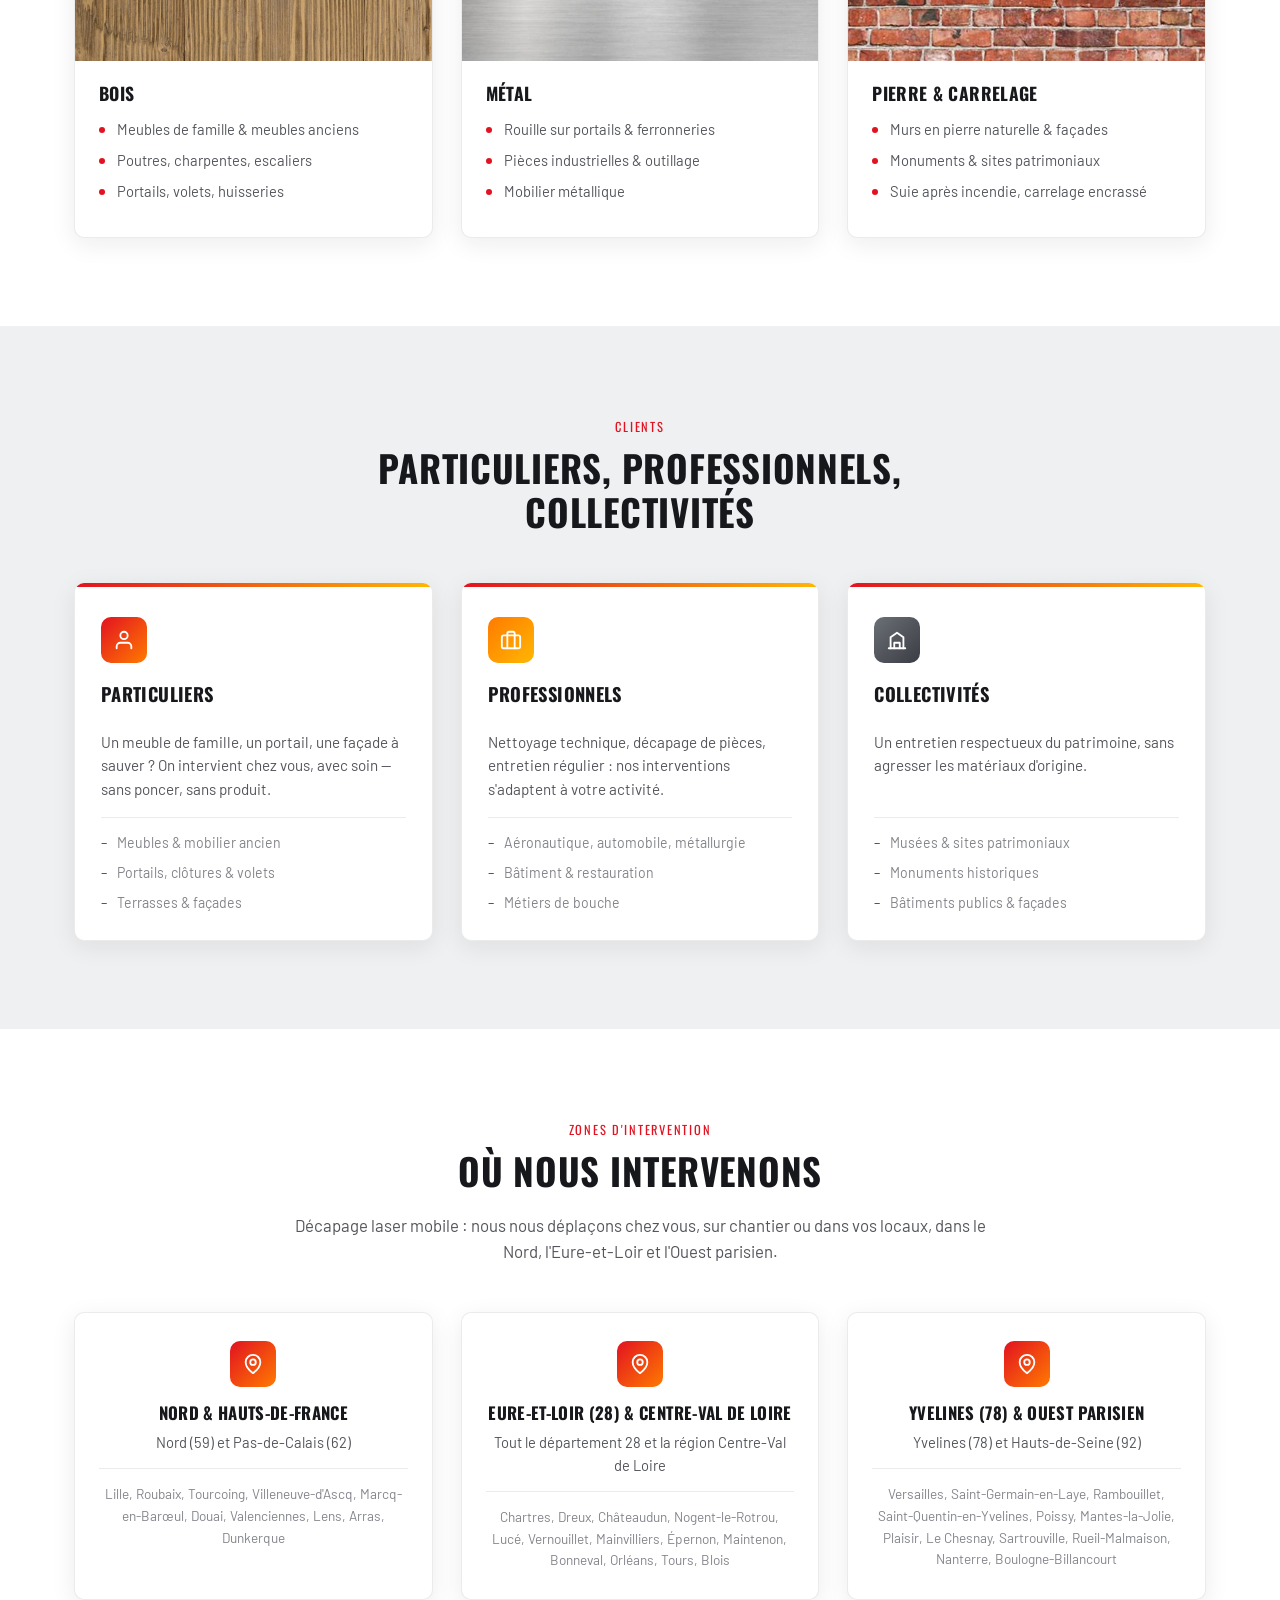
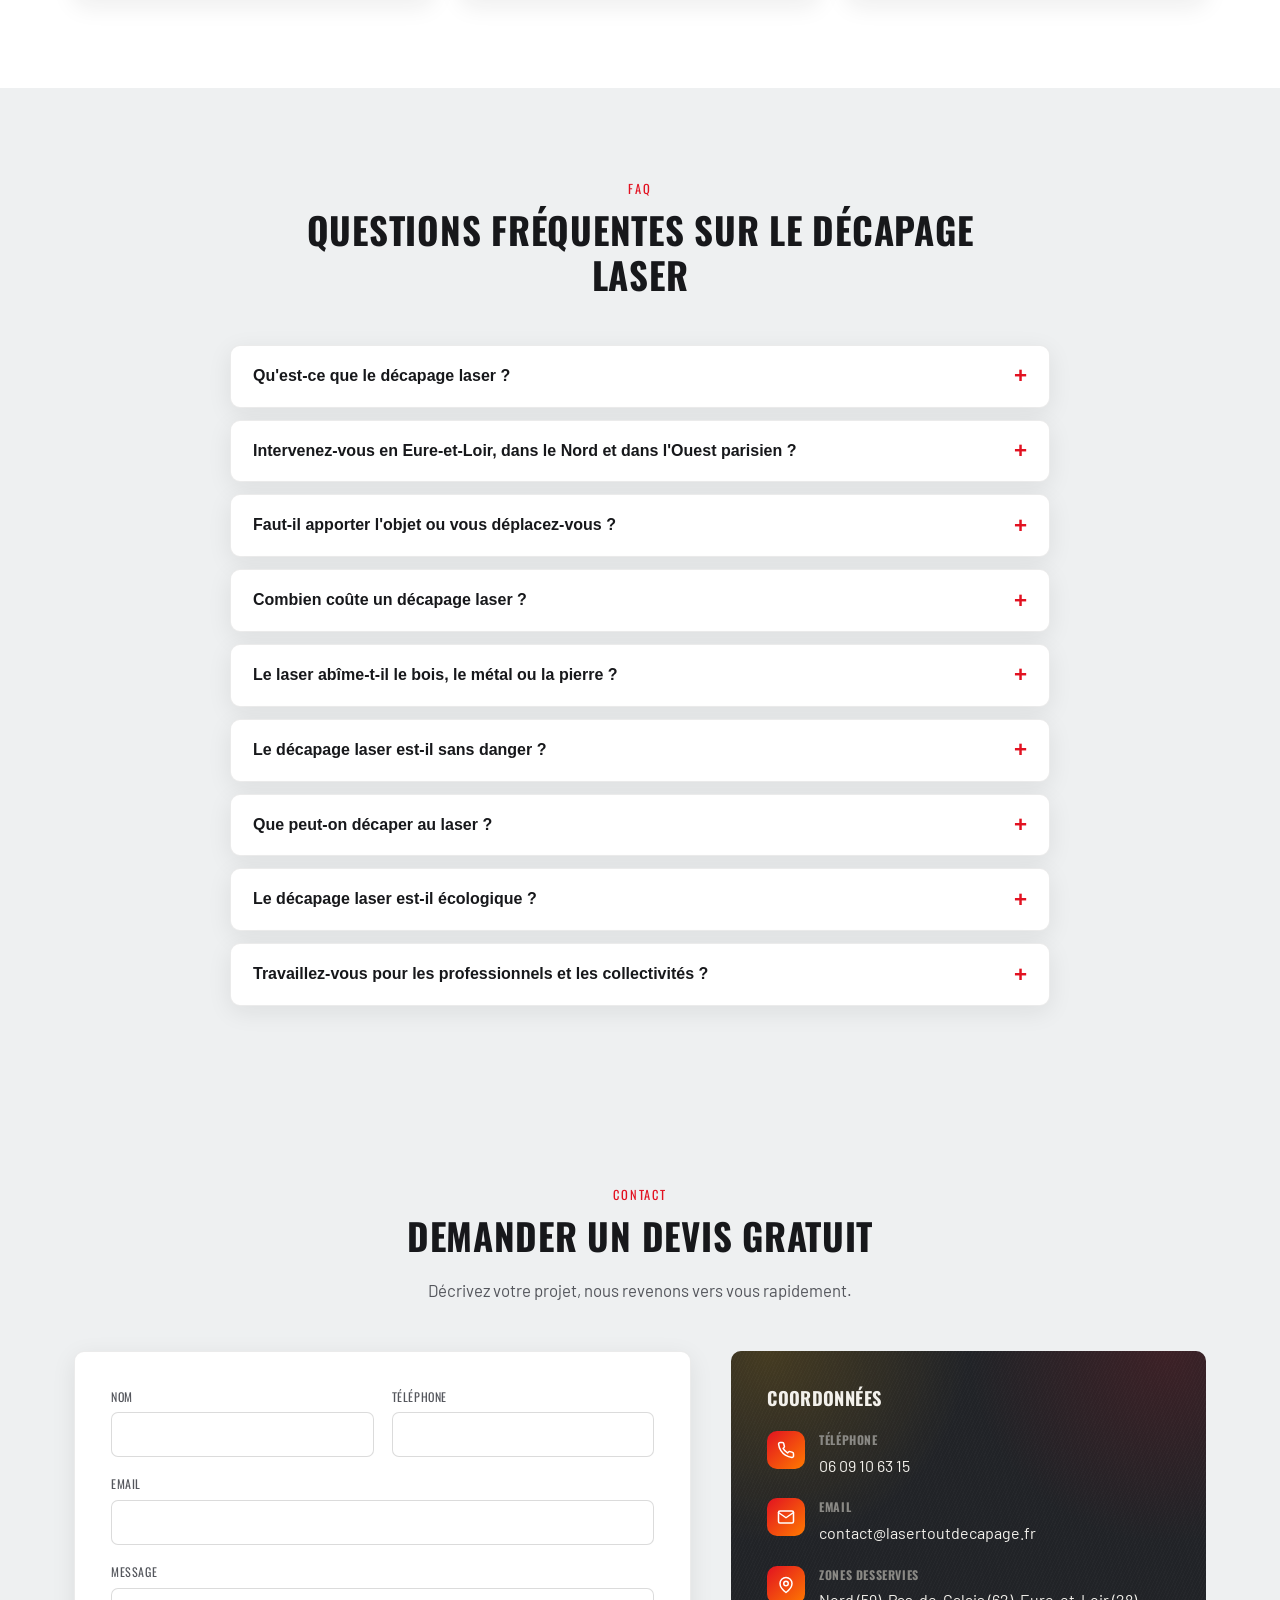
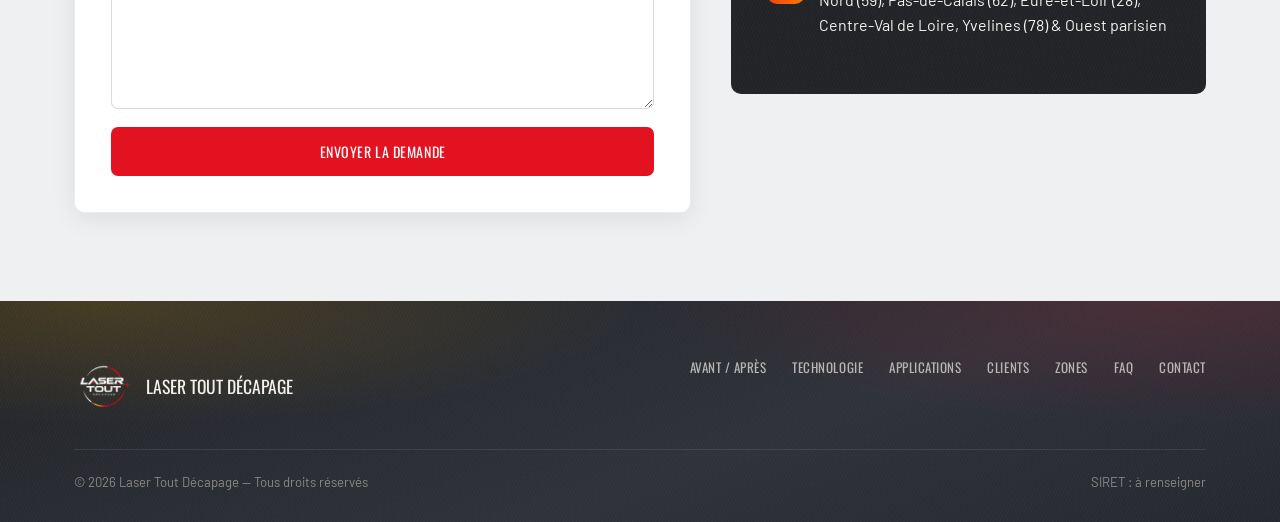
==== commit facca64e: "Ajout formation Responsable Sécurité Laser niveau 3 (atouts, FAQ, données structurées)" ====
--- a/index.html
+++ b/index.html
@@ -65,6 +65,7 @@
     { "@type": "City", "name": "Nanterre" },
     { "@type": "City", "name": "Boulogne-Billancourt" }
   ],
+  "hasCredential": { "@type": "EducationalOccupationalCredential", "name": "Responsable Sécurité Laser – Niveau 3", "credentialCategory": "certificate", "recognizedBy": { "@type": "Organization", "name": "Laser Conseil" } },
   "knowsAbout": ["Décapage laser", "Nettoyage laser", "Dérouillage", "Décapage de peinture", "Nettoyage de façade", "Restauration de meubles"]
 }
 </script>
@@ -97,6 +98,11 @@
       "@type": "Question",
       "name": "Le laser abîme-t-il le bois, le métal ou la pierre ?",
       "acceptedAnswer": { "@type": "Answer", "text": "Non. Le faisceau cible uniquement la couche à retirer. Contrairement au ponçage ou au sablage, il n'use pas le matériau : le bois garde son grain, le métal n'est pas attaqué et la pierre n'est pas érodée." }
+    },
+    {
+      "@type": "Question",
+      "name": "Le décapage laser est-il sans danger ?",
+      "acceptedAnswer": { "@type": "Answer", "text": "Oui, entre de bonnes mains. Notre équipe est formée Responsable Sécurité Laser (niveau 3), la formation de référence pour encadrer l'utilisation des lasers professionnels. Chaque intervention est préparée et réalisée par un professionnel qualifié." }
     },
     {
       "@type": "Question",
@@ -295,8 +301,8 @@
         <div class="card-icon">
           <svg viewBox="0 0 24 24" fill="none" stroke="currentColor" stroke-width="2" stroke-linecap="round" stroke-linejoin="round"><polygon points="13 2 3 14 12 14 11 22 21 10 12 10 13 2"/></svg>
         </div>
-        <h3 data-field="arguments.3.title">Rapide, sans risque</h3>
-        <p data-field="arguments.3.text">Un ciblage laser précis, sans usure du matériau d'origine.</p>
+        <h3 data-field="arguments.3.title">Sécurité laser certifiée</h3>
+        <p data-field="arguments.3.text">Équipe formée Responsable Sécurité Laser (niveau 3) : un savoir-faire maîtrisé à chaque chantier.</p>
       </div>
     </div>
   </div>
@@ -493,6 +499,10 @@
       <details class="faq-item">
         <summary>Le laser abîme-t-il le bois, le métal ou la pierre ?</summary>
         <p>Non. Le faisceau cible uniquement la couche à retirer. Contrairement au ponçage ou au sablage, il n'use pas le matériau : le bois garde son grain, le métal n'est pas attaqué et la pierre n'est pas érodée.</p>
+      </details>
+      <details class="faq-item">
+        <summary>Le décapage laser est-il sans danger ?</summary>
+        <p>Oui, entre de bonnes mains. Notre équipe est formée Responsable Sécurité Laser (niveau 3), la formation de référence pour encadrer l'utilisation des lasers professionnels. Chaque intervention est préparée et réalisée par un professionnel qualifié.</p>
       </details>
       <details class="faq-item">
         <summary>Que peut-on décaper au laser ?</summary>
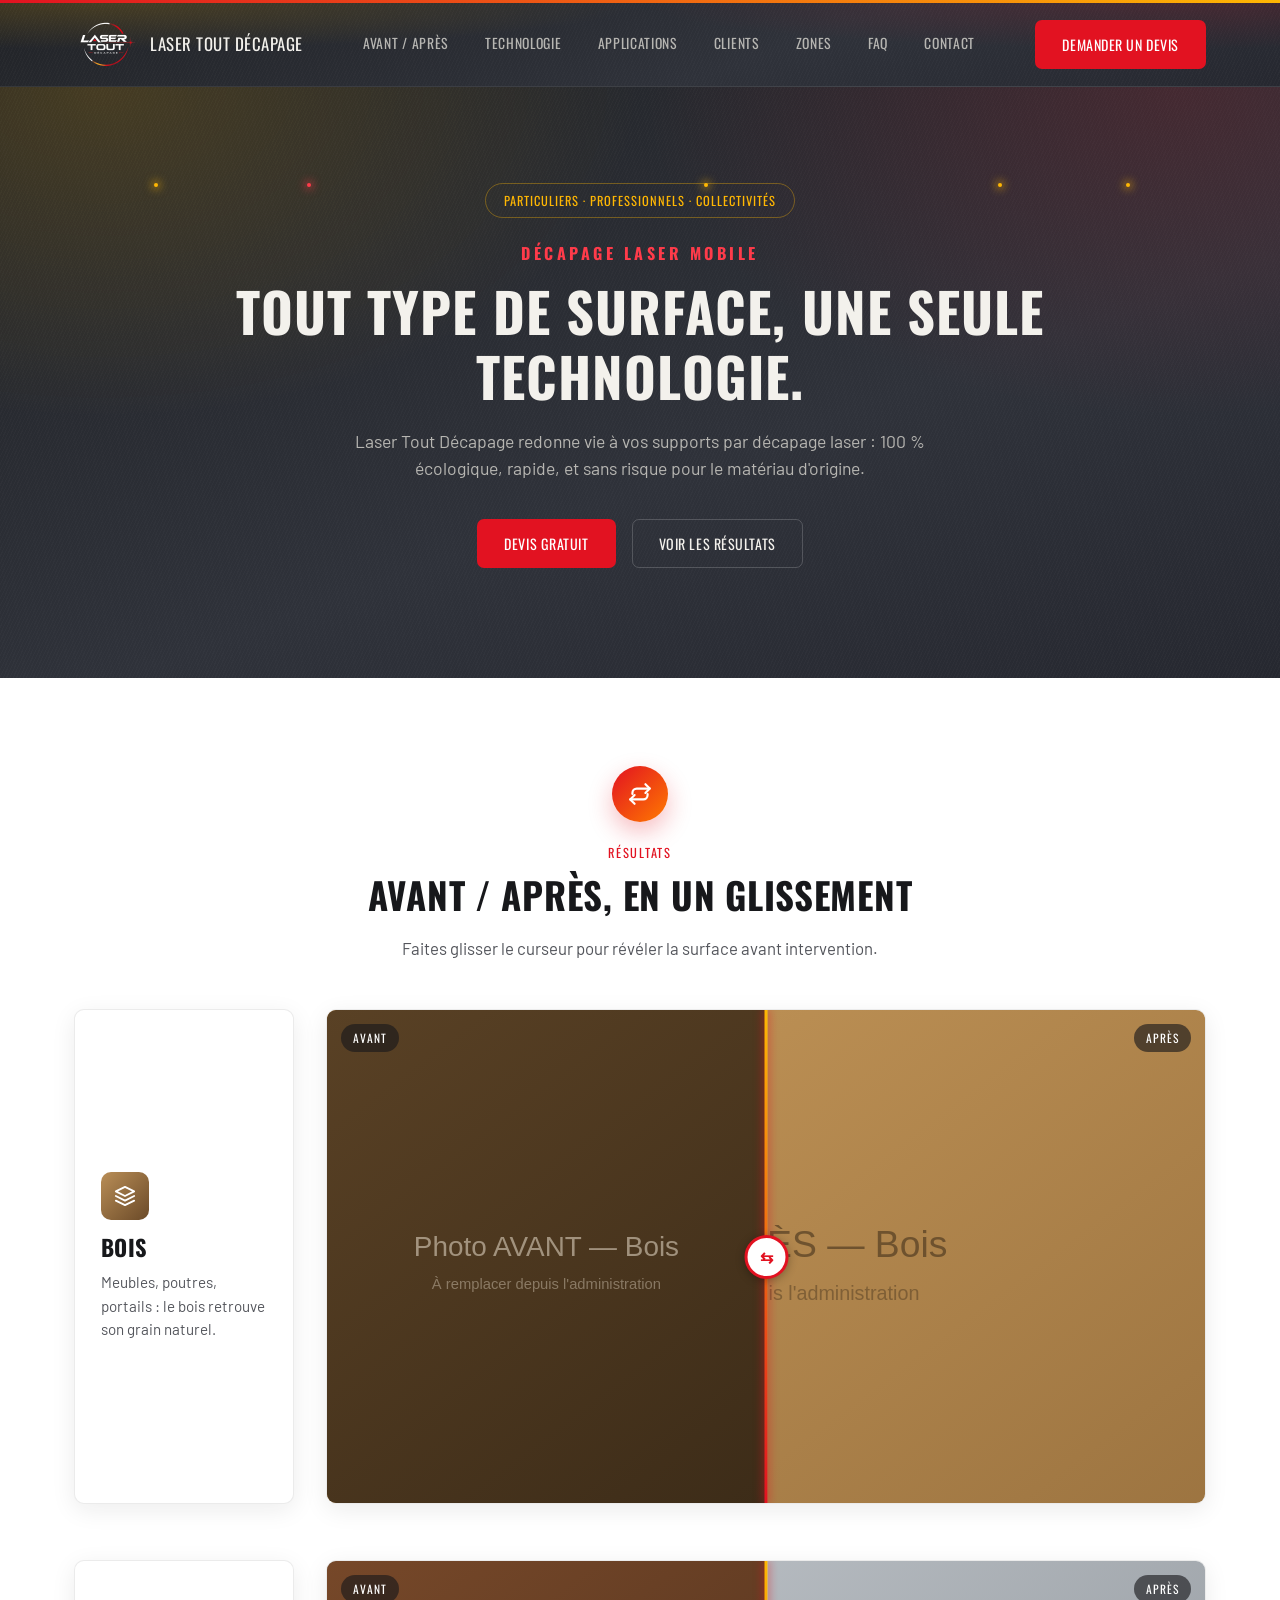
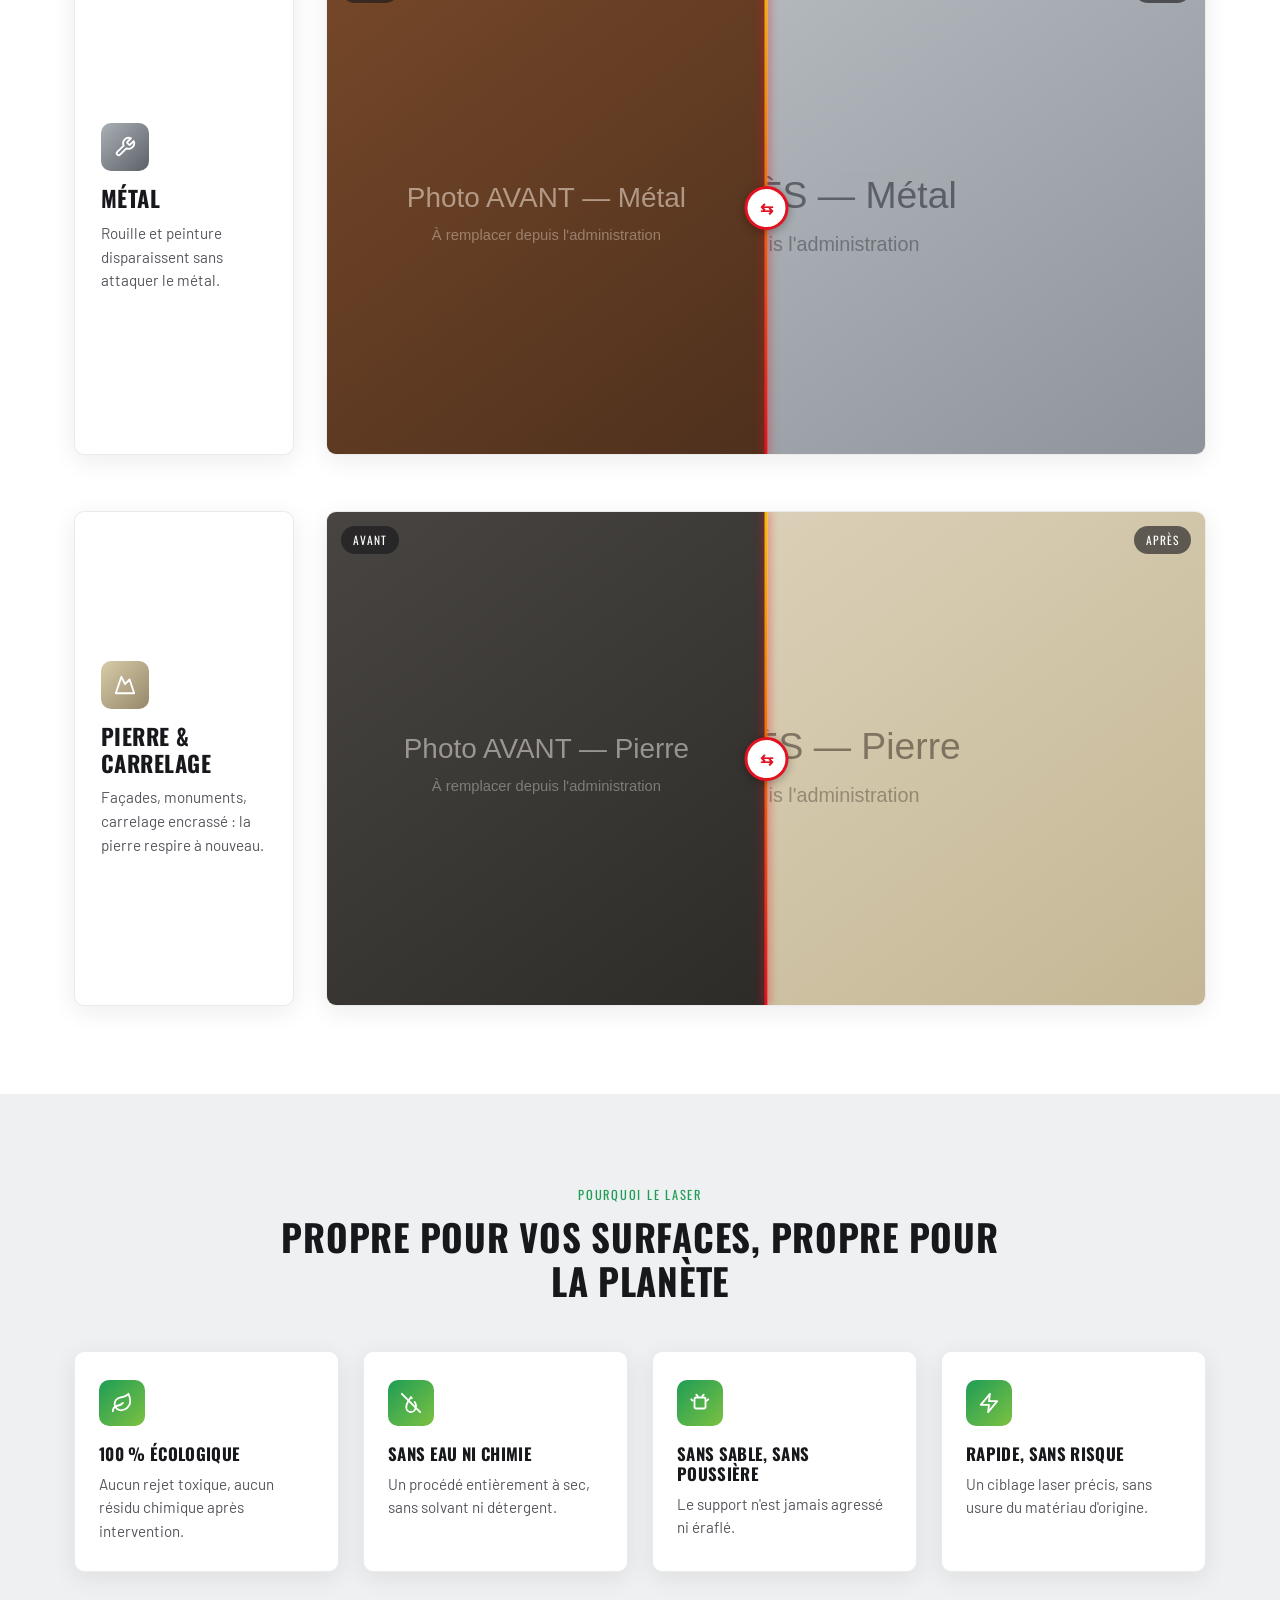
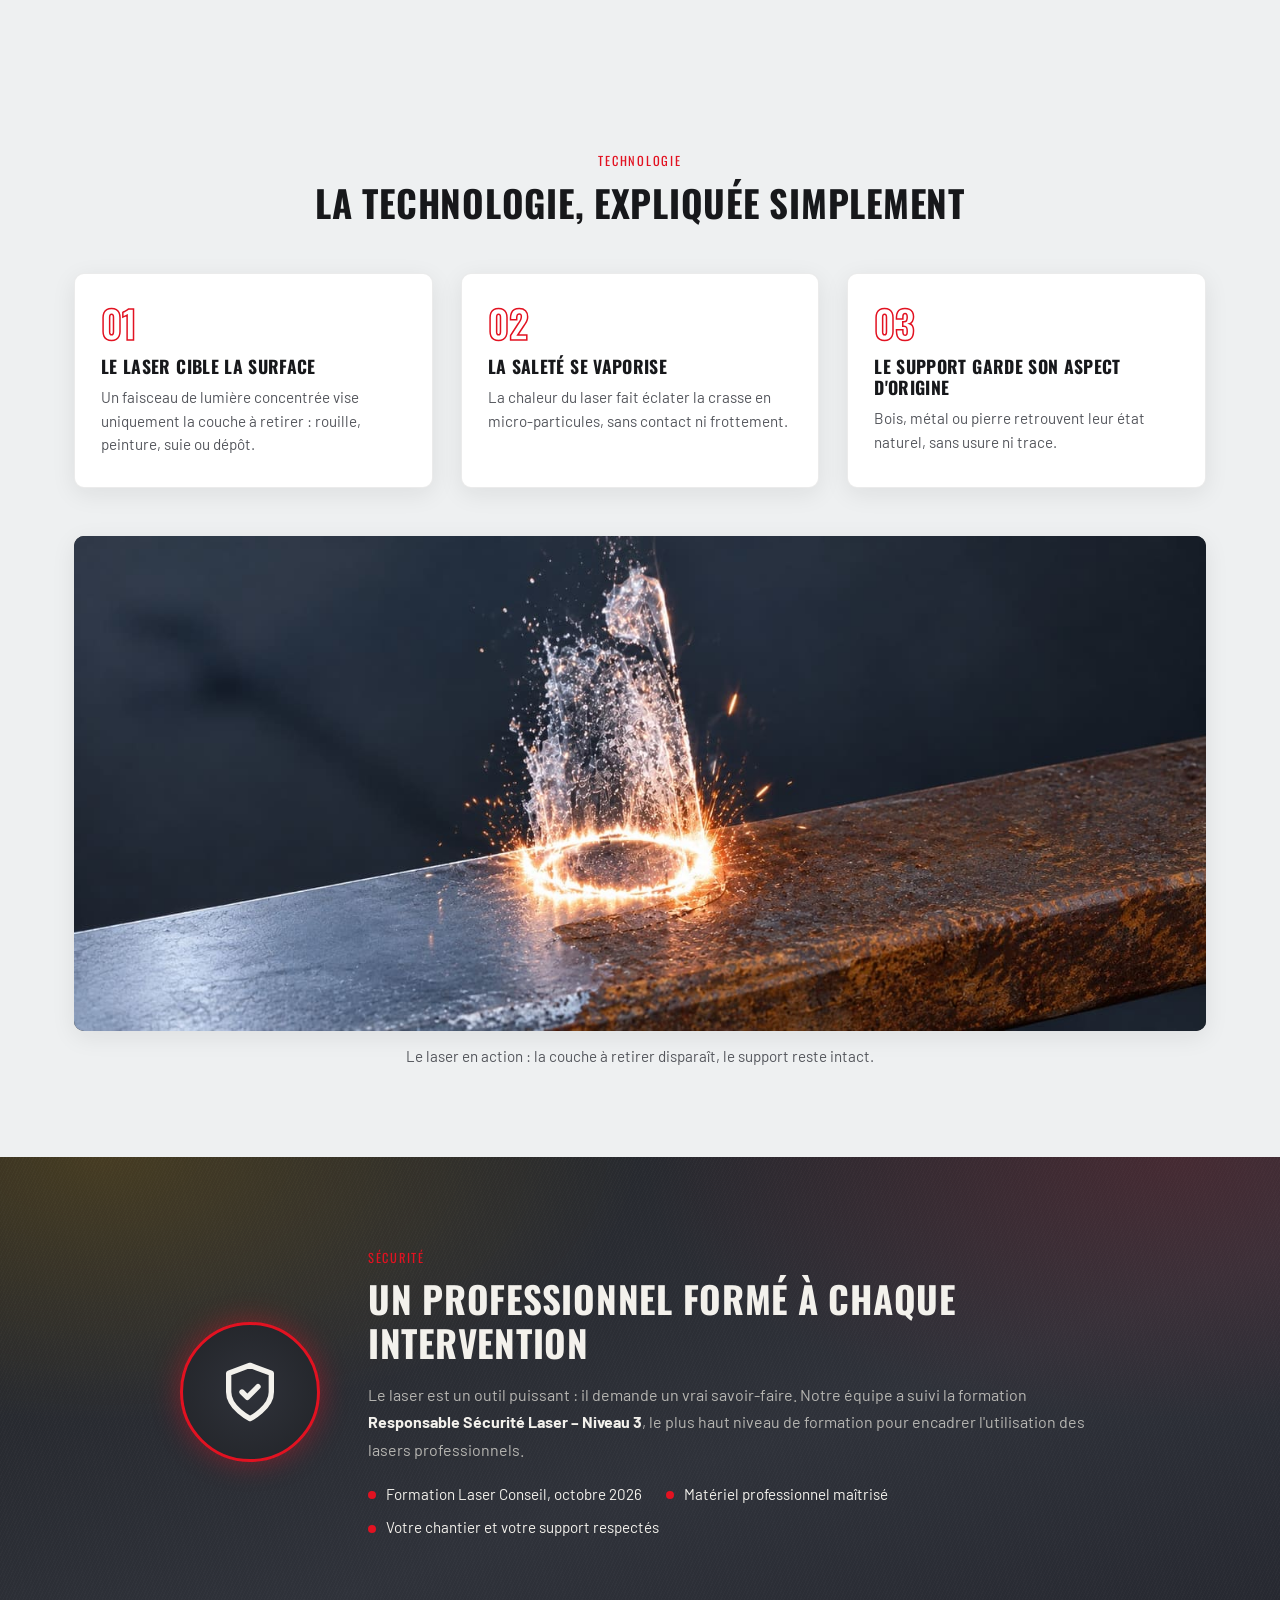
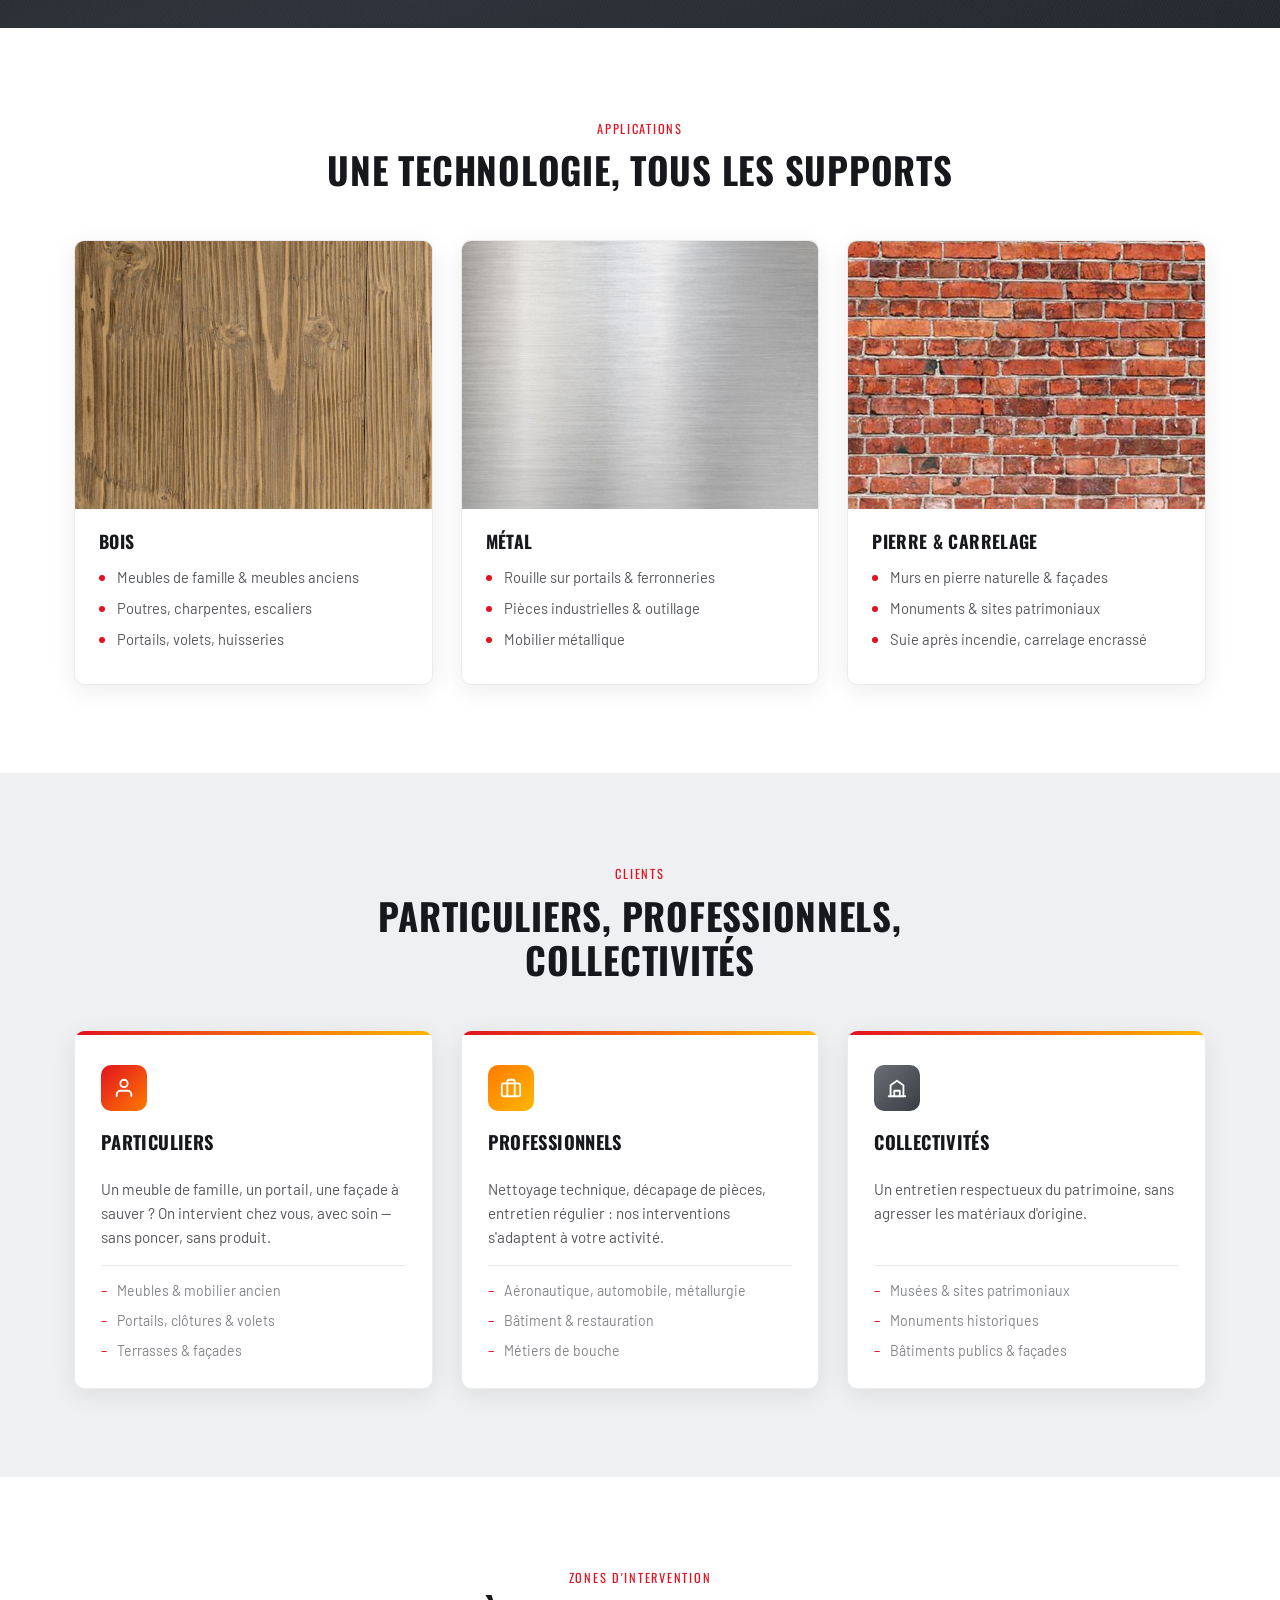
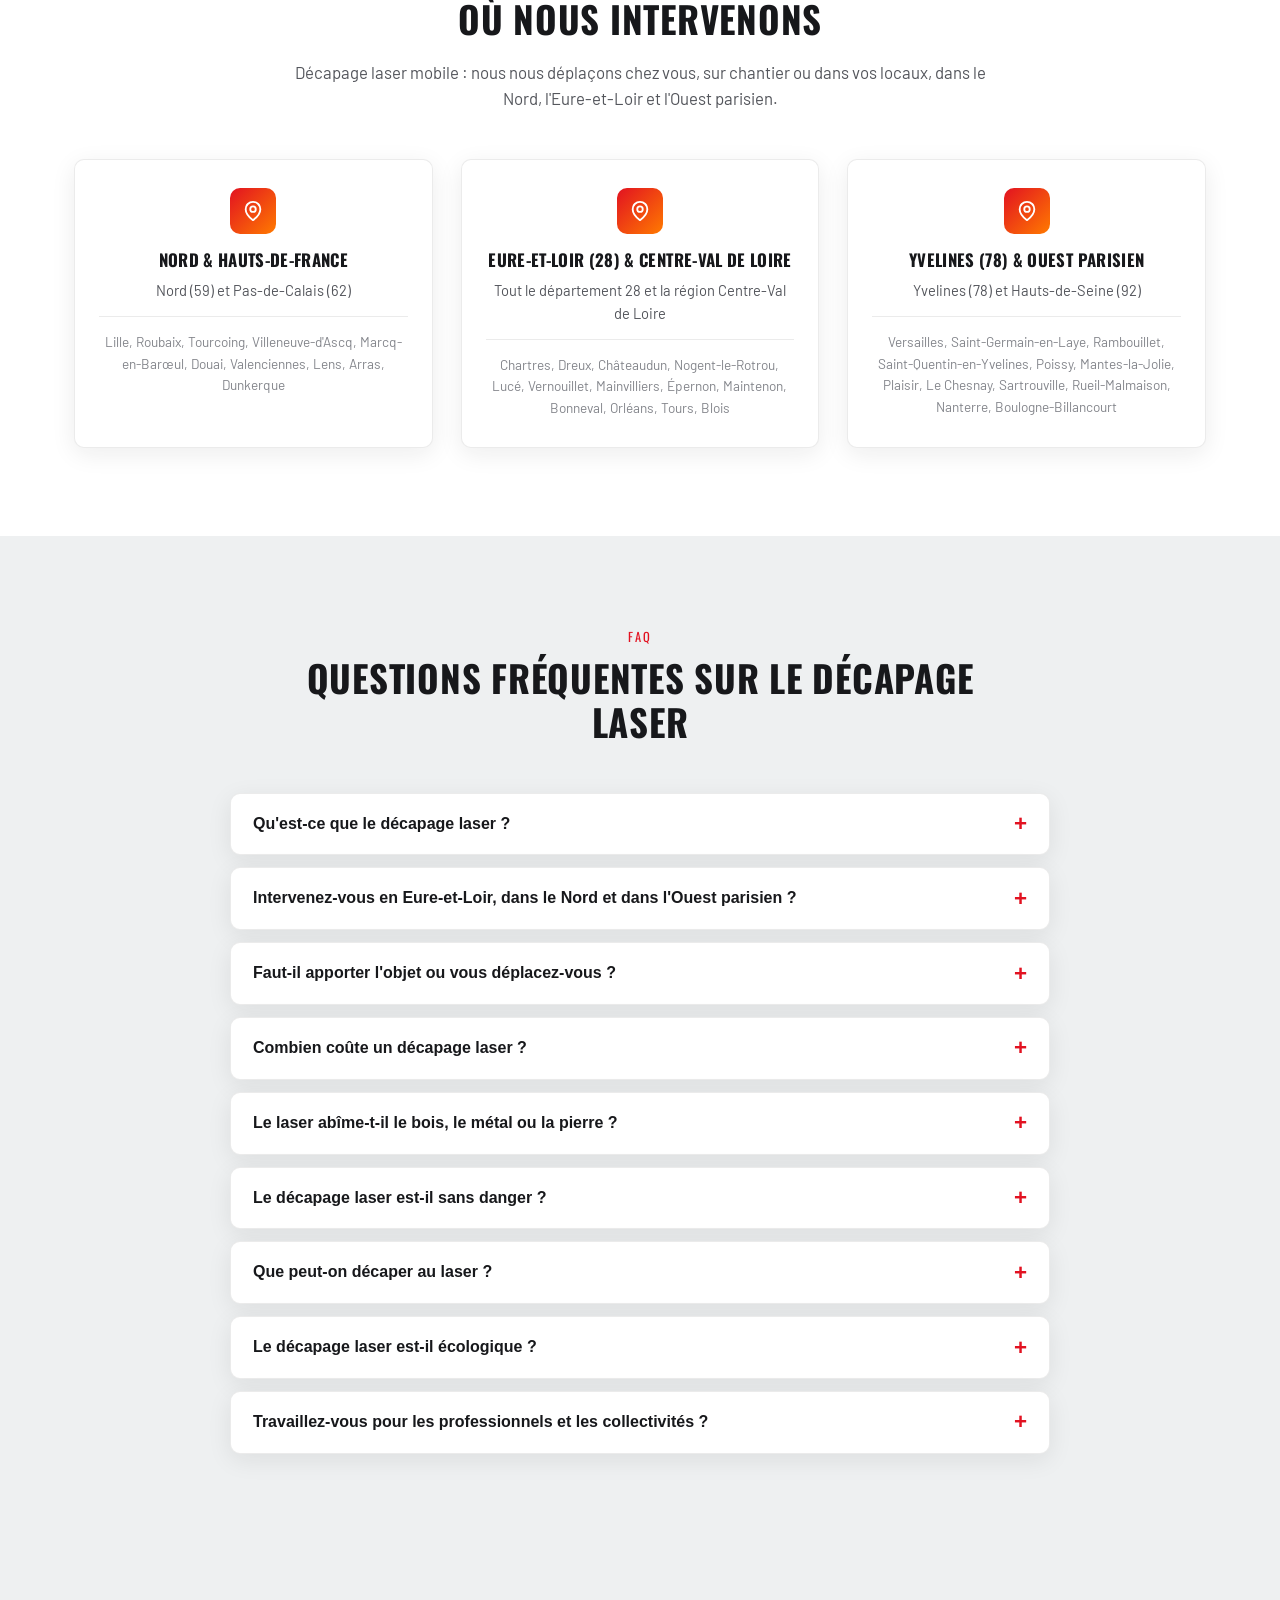
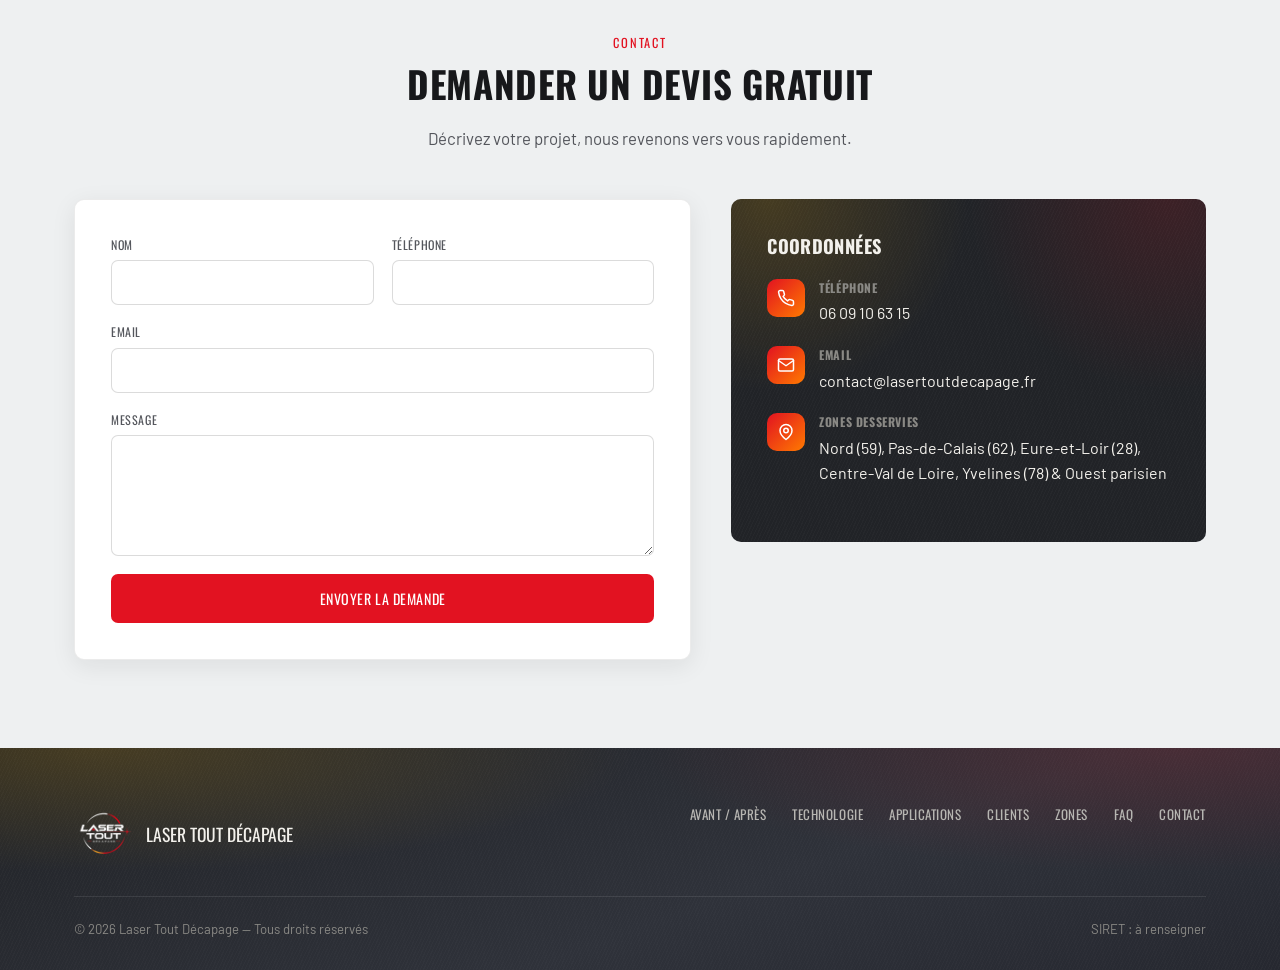
==== commit c39b151d: "Section Sécurité dédiée, retour de l'atout « Rapide, sans risque » Co-Authored-By: Claude Opus 5.5 <" ====
--- a/index.html
+++ b/index.html
@@ -301,8 +301,8 @@
         <div class="card-icon">
           <svg viewBox="0 0 24 24" fill="none" stroke="currentColor" stroke-width="2" stroke-linecap="round" stroke-linejoin="round"><polygon points="13 2 3 14 12 14 11 22 21 10 12 10 13 2"/></svg>
         </div>
-        <h3 data-field="arguments.3.title">Sécurité laser certifiée</h3>
-        <p data-field="arguments.3.text">Équipe formée Responsable Sécurité Laser (niveau 3) : un savoir-faire maîtrisé à chaque chantier.</p>
+        <h3 data-field="arguments.3.title">Rapide, sans risque</h3>
+        <p data-field="arguments.3.text">Un ciblage laser précis, sans usure du matériau d'origine.</p>
       </div>
     </div>
   </div>
@@ -337,6 +337,24 @@
       </div>
       <figcaption data-field="technologie.image_legende">Le laser en action : la couche à retirer disparaît, le support reste intact.</figcaption>
     </figure>
+  </div>
+</section>
+
+<section id="securite" class="securite-section dark-surface section-pad">
+  <div class="container">
+    <div class="securite-inner">
+      <div class="securite-badge" aria-hidden="true"><svg viewBox="0 0 24 24" fill="none" stroke="currentColor" stroke-width="2" stroke-linecap="round" stroke-linejoin="round"><path d="M12 22s8-4 8-10V5l-8-3-8 3v7c0 6 8 10 8 10z"/><path d="m9 12 2 2 4-4"/></svg></div>
+      <div class="securite-text">
+        <span class="eyebrow">Sécurité</span>
+        <h2>Un professionnel formé à chaque intervention</h2>
+        <p>Le laser est un outil puissant : il demande un vrai savoir-faire. Notre équipe a suivi la formation <strong>Responsable Sécurité Laser – Niveau 3</strong>, le plus haut niveau de formation pour encadrer l'utilisation des lasers professionnels.</p>
+        <ul class="securite-points">
+          <li>Formation Laser Conseil, octobre 2026</li>
+          <li>Matériel professionnel maîtrisé</li>
+          <li>Votre chantier et votre support respectés</li>
+        </ul>
+      </div>
+    </div>
   </div>
 </section>
 
--- a/css/style.css
+++ b/css/style.css
@@ -1154,3 +1154,55 @@
   .hero { padding: 72px 0 80px; }
   .footer-top { flex-direction: column; }
 }
+
+/* ===== Sécurité ===== */
+.securite-inner {
+  display: flex;
+  align-items: center;
+  gap: 48px;
+  max-width: 920px;
+  margin: 0 auto;
+}
+.securite-badge {
+  flex: 0 0 140px;
+  height: 140px;
+  border-radius: 50%;
+  display: grid;
+  place-items: center;
+  color: var(--text-light);
+  background: radial-gradient(circle, var(--dark-3), var(--dark-1));
+  border: 3px solid var(--red);
+  box-shadow: 0 0 28px rgba(226, 18, 33, 0.45);
+}
+.securite-badge svg { width: 64px; height: 64px; }
+.securite-text h2 { margin: 0 0 12px; font-size: clamp(1.6rem, 3vw, 2.3rem); color: var(--text-light); }
+.securite-text p { color: var(--text-light-dim); line-height: 1.7; }
+.securite-text strong { color: var(--text-light); }
+.securite-points {
+  list-style: none;
+  padding: 0;
+  margin: 20px 0 0;
+  display: flex;
+  flex-wrap: wrap;
+  gap: 10px 24px;
+}
+.securite-points li {
+  position: relative;
+  padding-left: 18px;
+  color: var(--text-light);
+  font-size: 0.95rem;
+}
+.securite-points li::before {
+  content: "";
+  position: absolute;
+  left: 0; top: 0.55em;
+  width: 8px; height: 8px;
+  border-radius: 50%;
+  background: var(--red);
+}
+@media (max-width: 640px) {
+  .securite-inner { flex-direction: column; text-align: center; gap: 24px; }
+  .securite-badge { flex-basis: 100px; width: 100px; height: 100px; }
+  .securite-badge svg { width: 46px; height: 46px; }
+  .securite-points { justify-content: center; flex-direction: column; align-items: center; }
+}
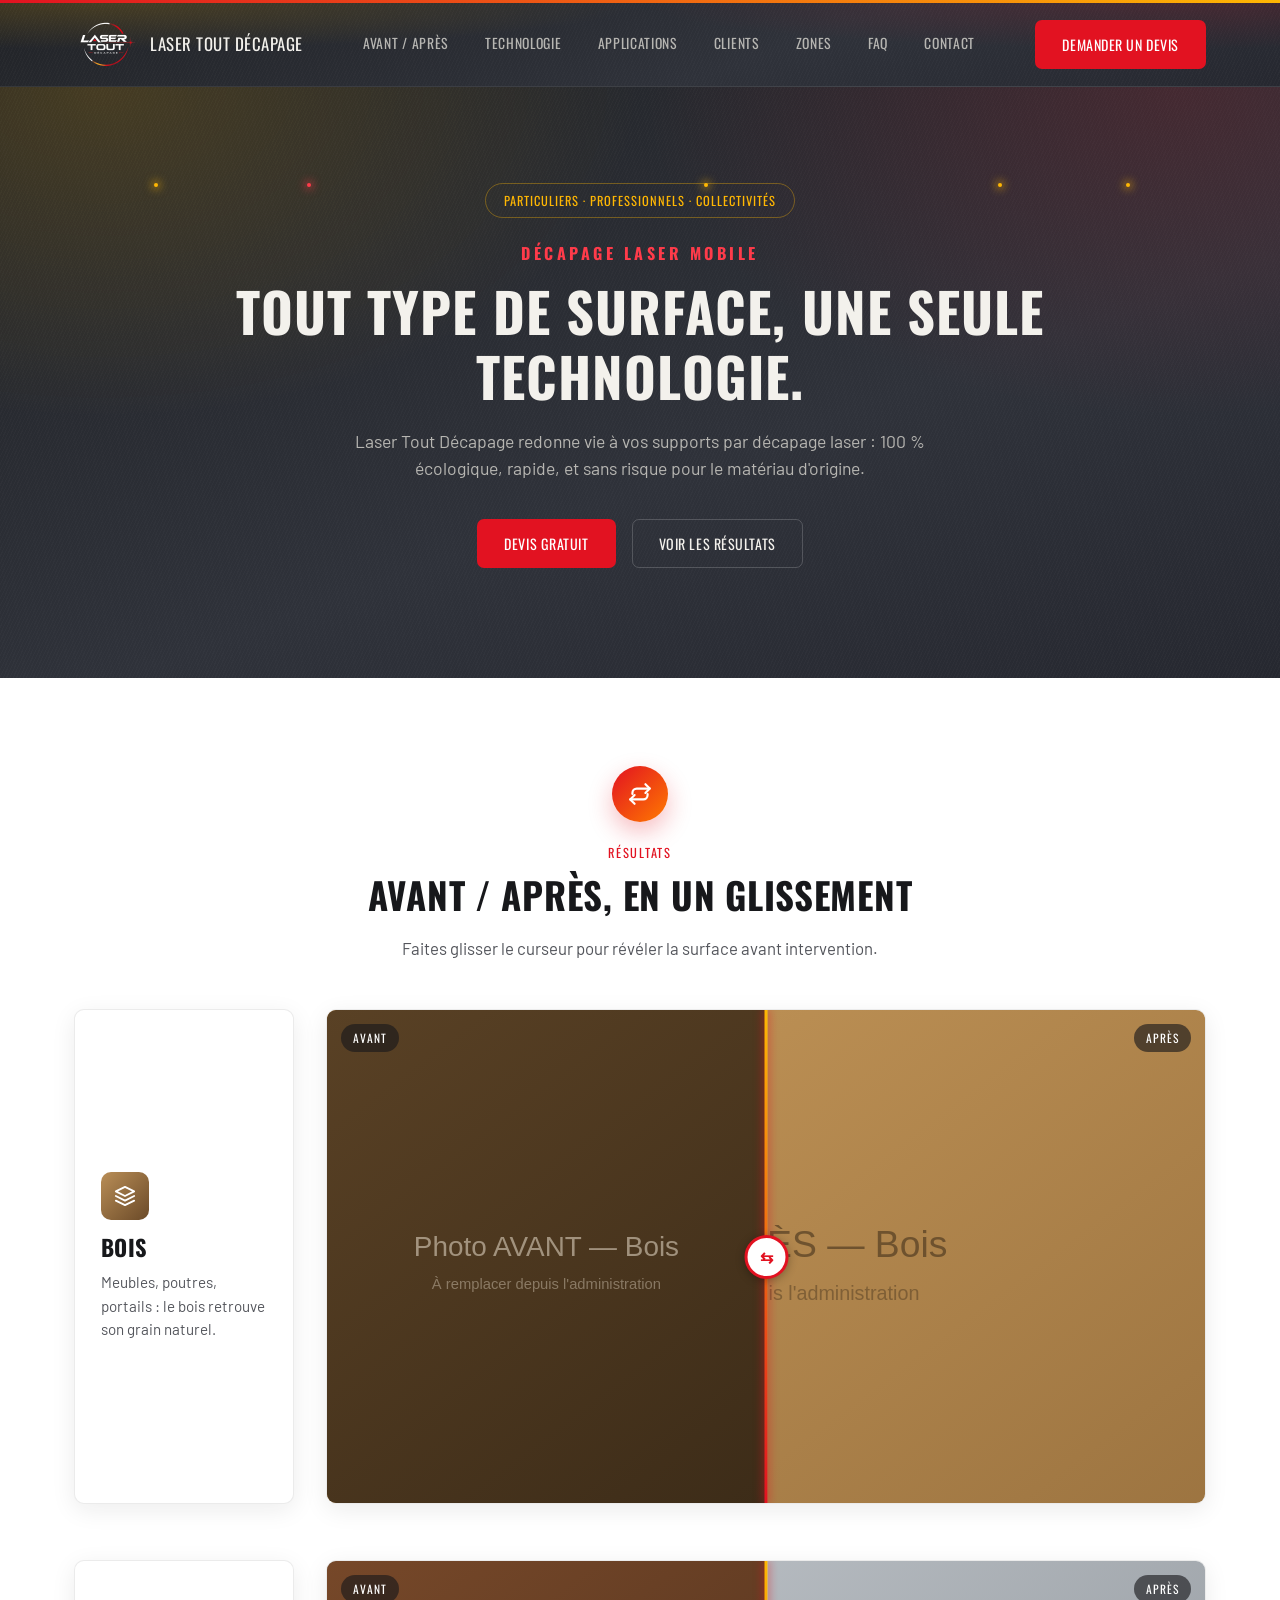
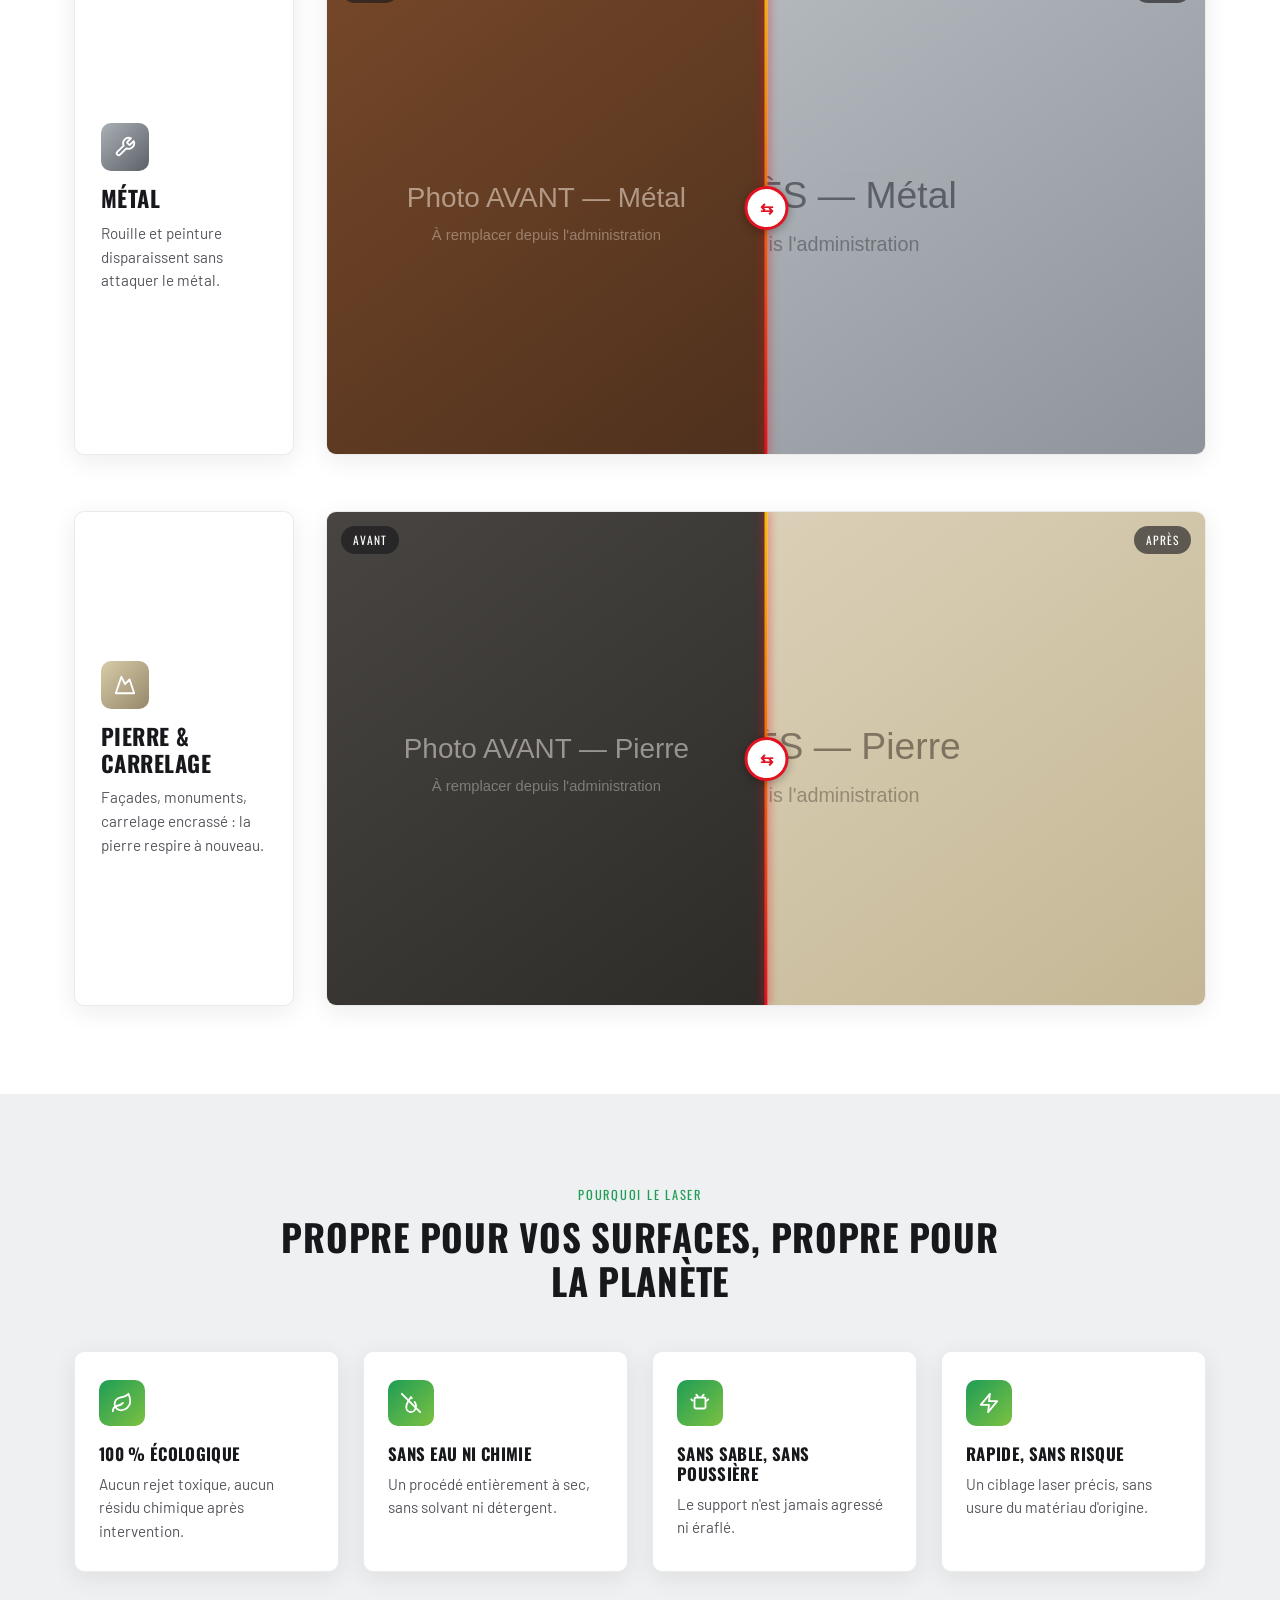
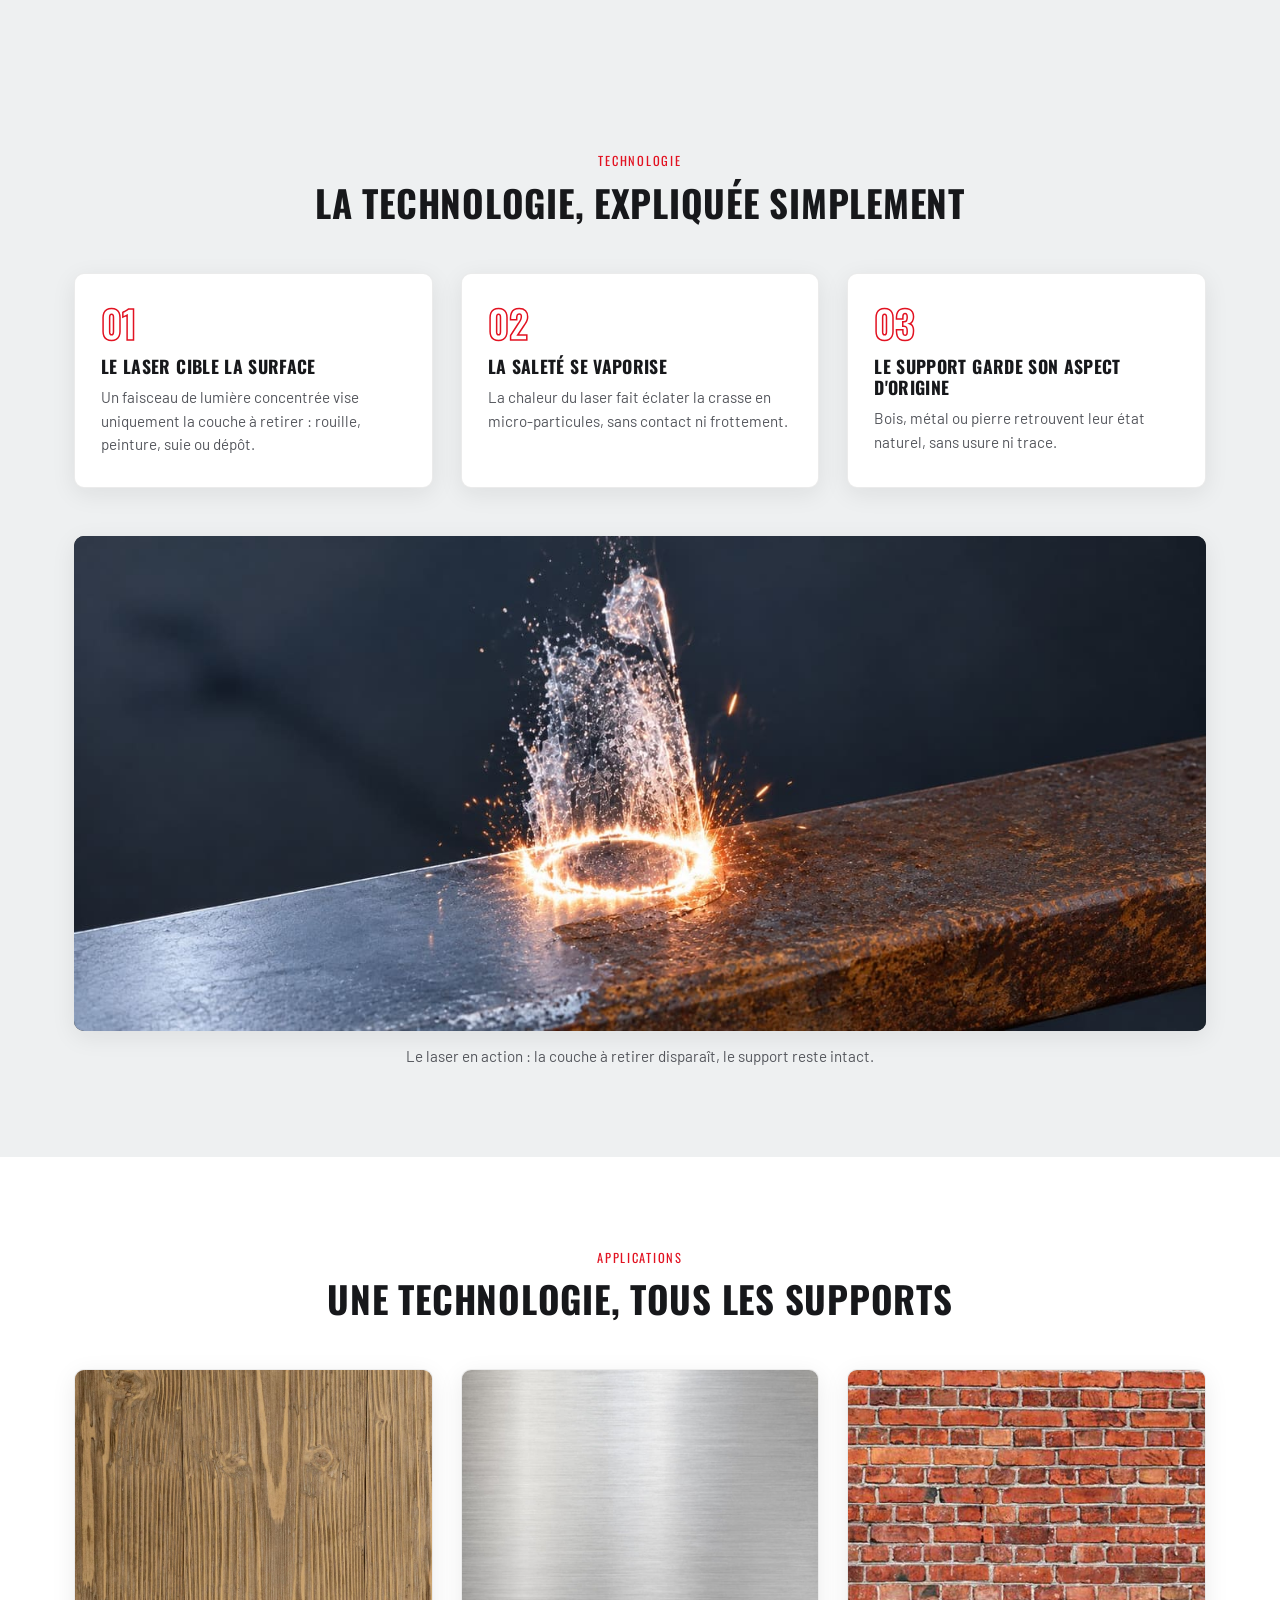
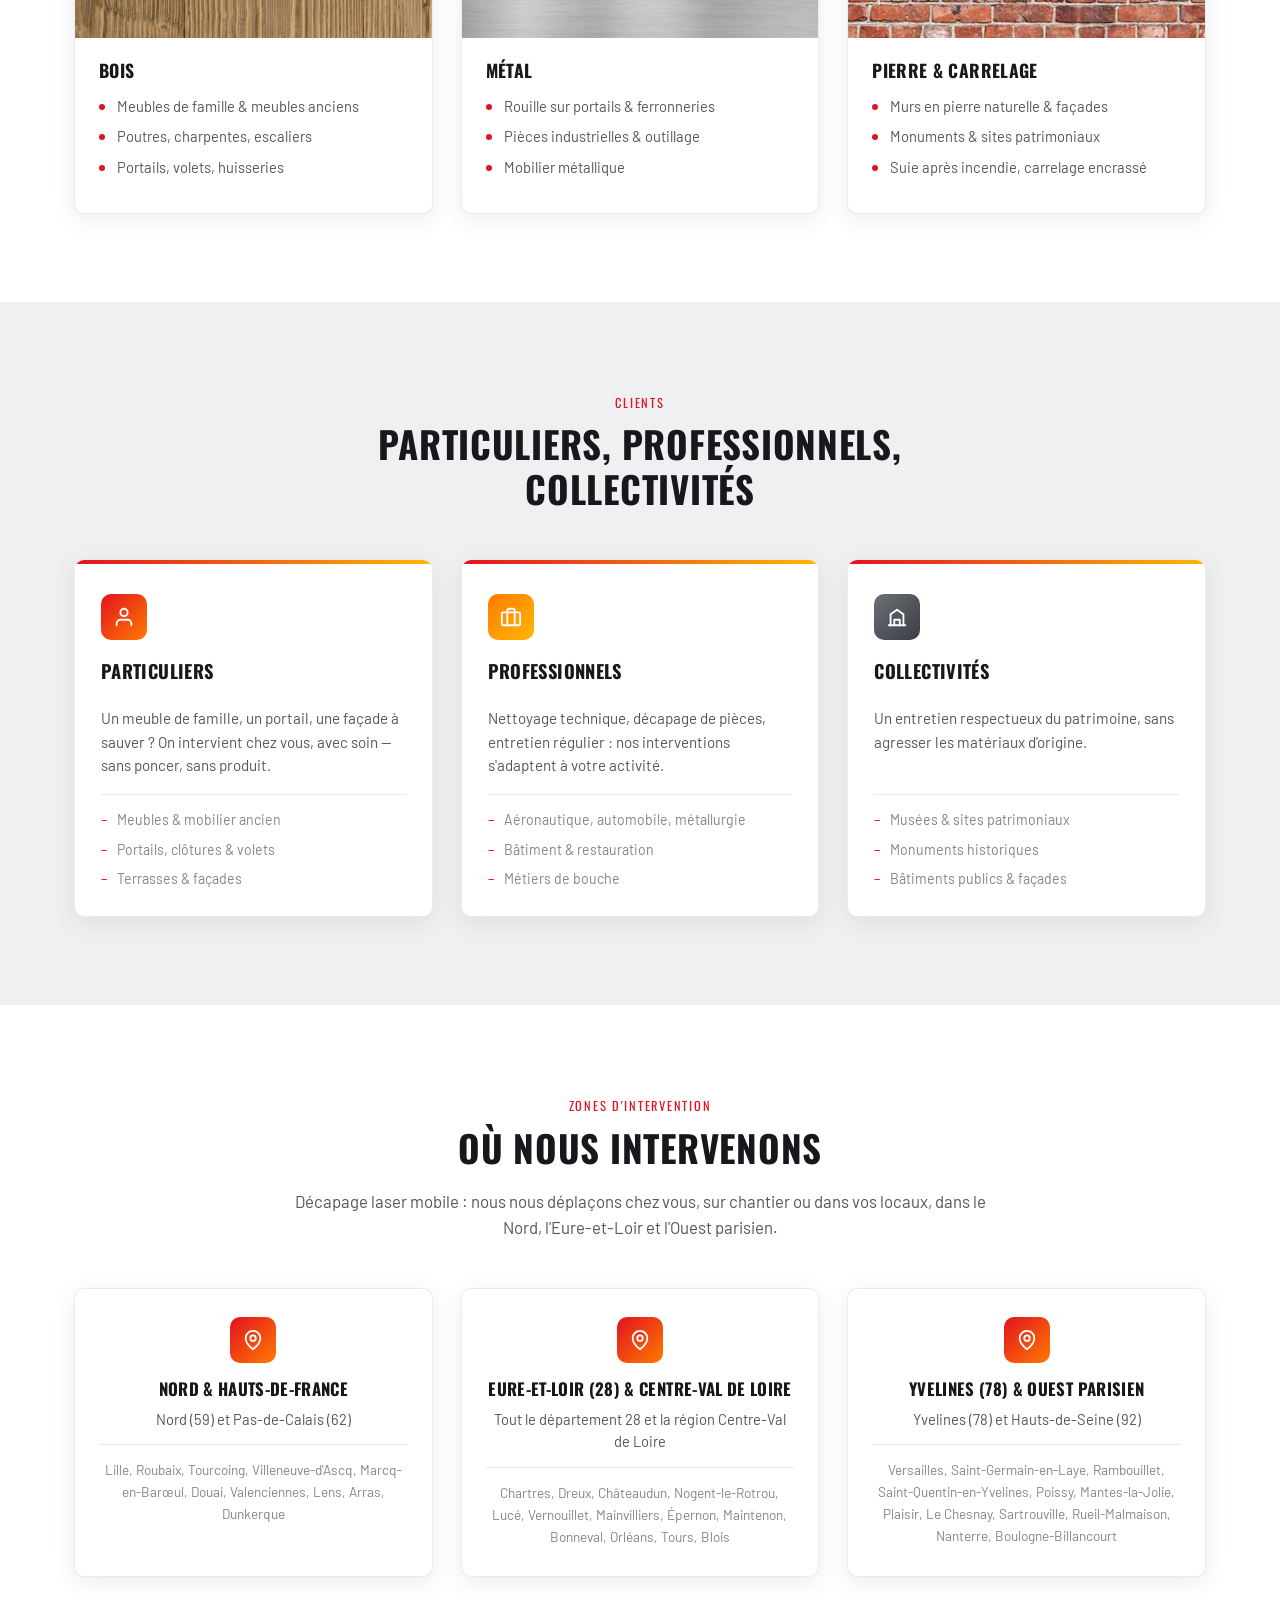
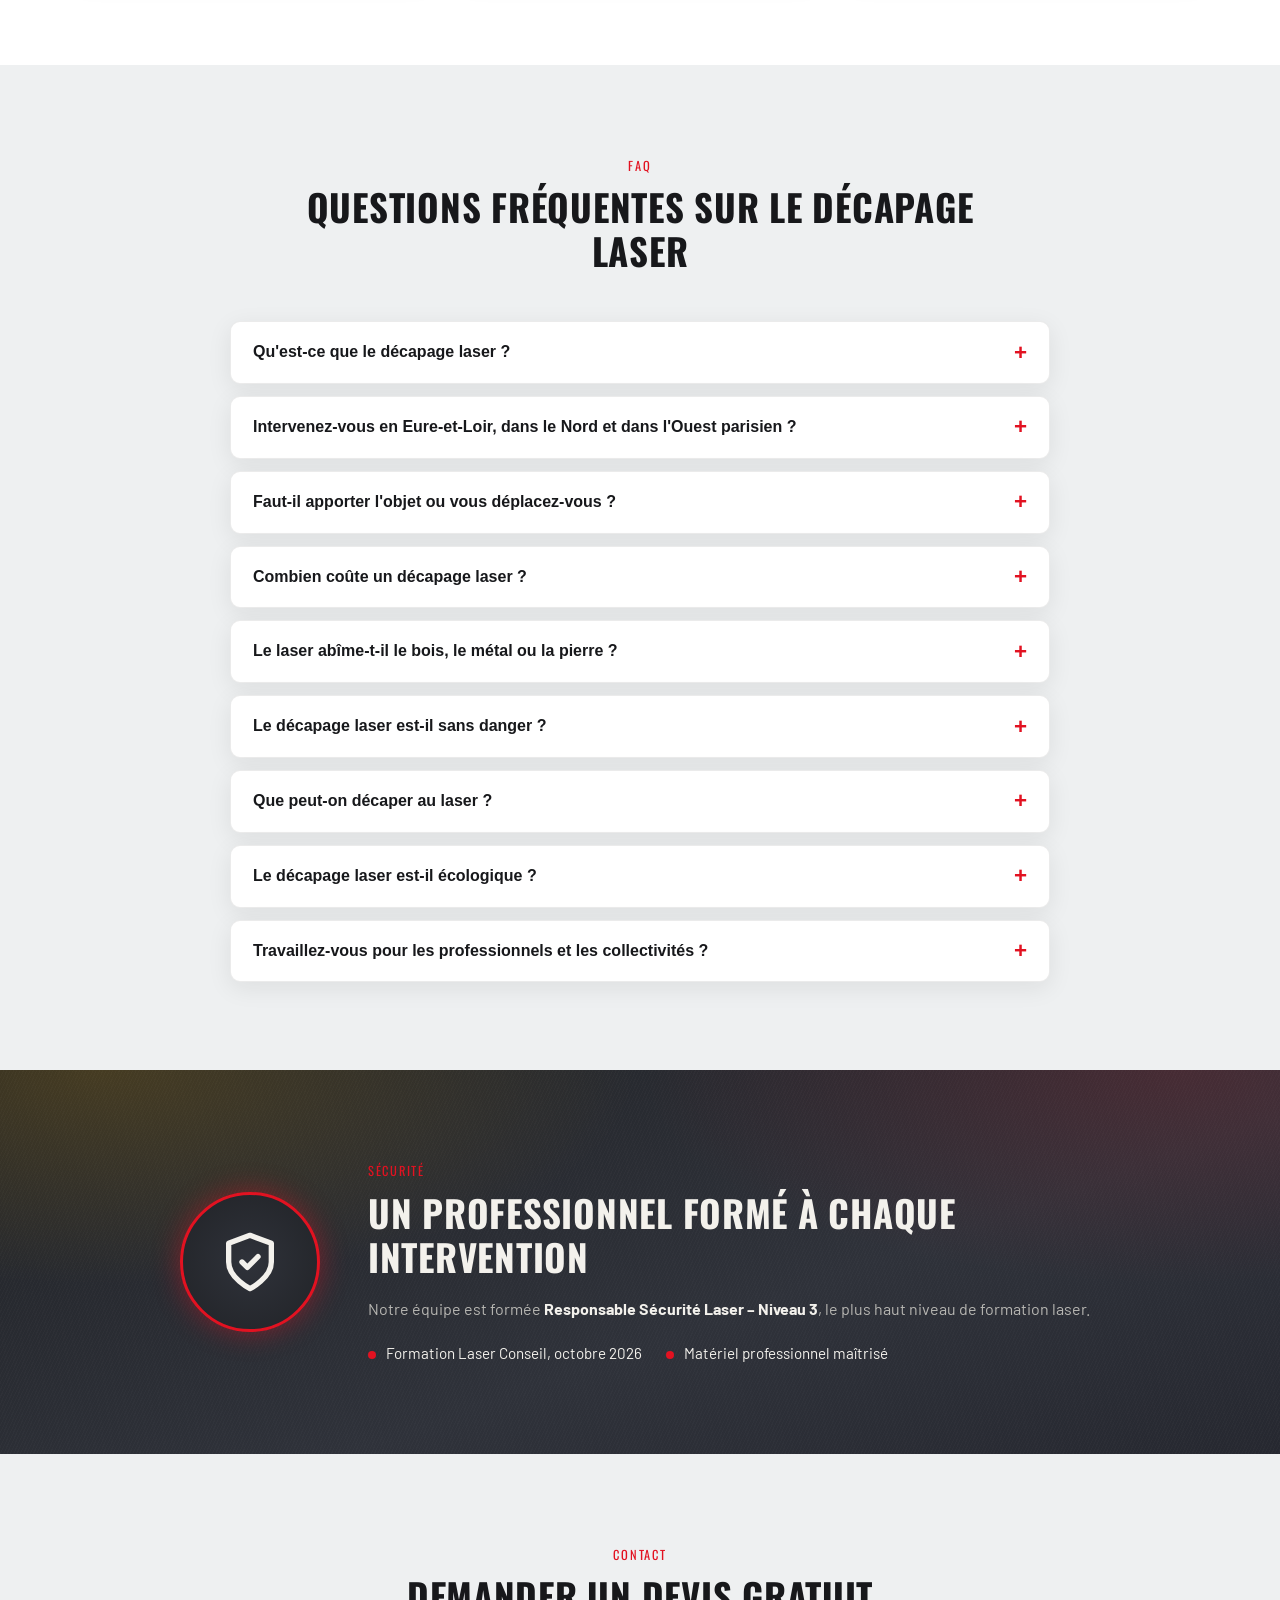
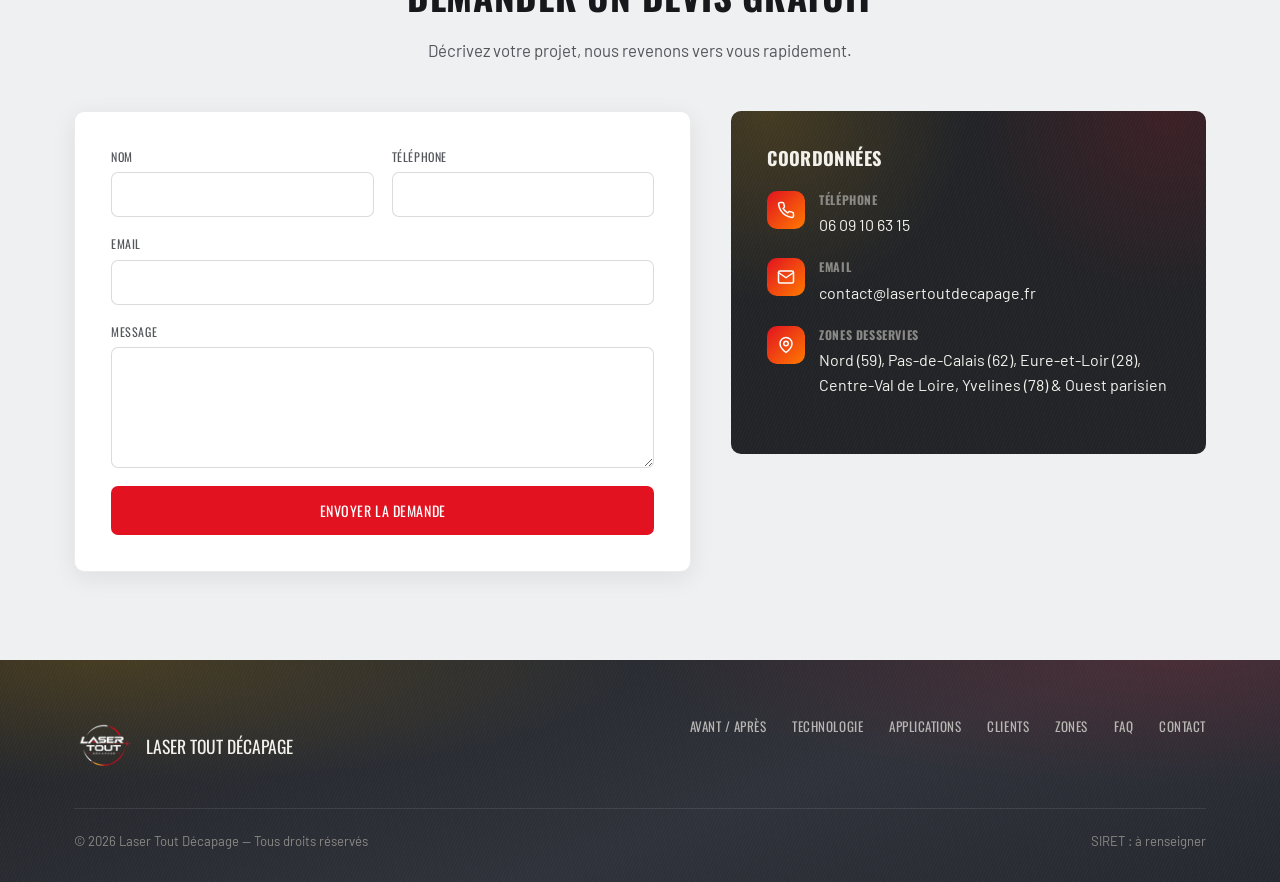
==== commit f71483ed: "Section Sécurité : texte raccourci, 2 points, déplacée avant Contact Co-Authored-By: Claude Opus 5.5" ====
--- a/index.html
+++ b/index.html
@@ -340,24 +340,6 @@
   </div>
 </section>
 
-<section id="securite" class="securite-section dark-surface section-pad">
-  <div class="container">
-    <div class="securite-inner">
-      <div class="securite-badge" aria-hidden="true"><svg viewBox="0 0 24 24" fill="none" stroke="currentColor" stroke-width="2" stroke-linecap="round" stroke-linejoin="round"><path d="M12 22s8-4 8-10V5l-8-3-8 3v7c0 6 8 10 8 10z"/><path d="m9 12 2 2 4-4"/></svg></div>
-      <div class="securite-text">
-        <span class="eyebrow">Sécurité</span>
-        <h2>Un professionnel formé à chaque intervention</h2>
-        <p>Le laser est un outil puissant : il demande un vrai savoir-faire. Notre équipe a suivi la formation <strong>Responsable Sécurité Laser – Niveau 3</strong>, le plus haut niveau de formation pour encadrer l'utilisation des lasers professionnels.</p>
-        <ul class="securite-points">
-          <li>Formation Laser Conseil, octobre 2026</li>
-          <li>Matériel professionnel maîtrisé</li>
-          <li>Votre chantier et votre support respectés</li>
-        </ul>
-      </div>
-    </div>
-  </div>
-</section>
-
 <section id="applications" class="applications-section section-pad">
   <div class="container">
     <div class="section-head">
@@ -534,6 +516,23 @@
         <summary>Travaillez-vous pour les professionnels et les collectivités ?</summary>
         <p>Oui. Nous intervenons pour les particuliers, les professionnels (bâtiment, restauration, automobile, aéronautique, métallurgie, métiers de bouche) et les collectivités (musées, monuments historiques, bâtiments publics et façades).</p>
       </details>
+    </div>
+  </div>
+</section>
+
+<section id="securite" class="securite-section dark-surface section-pad">
+  <div class="container">
+    <div class="securite-inner">
+      <div class="securite-badge" aria-hidden="true"><svg viewBox="0 0 24 24" fill="none" stroke="currentColor" stroke-width="2" stroke-linecap="round" stroke-linejoin="round"><path d="M12 22s8-4 8-10V5l-8-3-8 3v7c0 6 8 10 8 10z"/><path d="m9 12 2 2 4-4"/></svg></div>
+      <div class="securite-text">
+        <span class="eyebrow">Sécurité</span>
+        <h2>Un professionnel formé à chaque intervention</h2>
+        <p>Notre équipe est formée <strong>Responsable Sécurité Laser – Niveau 3</strong>, le plus haut niveau de formation laser.</p>
+        <ul class="securite-points">
+          <li>Formation Laser Conseil, octobre 2026</li>
+          <li>Matériel professionnel maîtrisé</li>
+        </ul>
+      </div>
     </div>
   </div>
 </section>
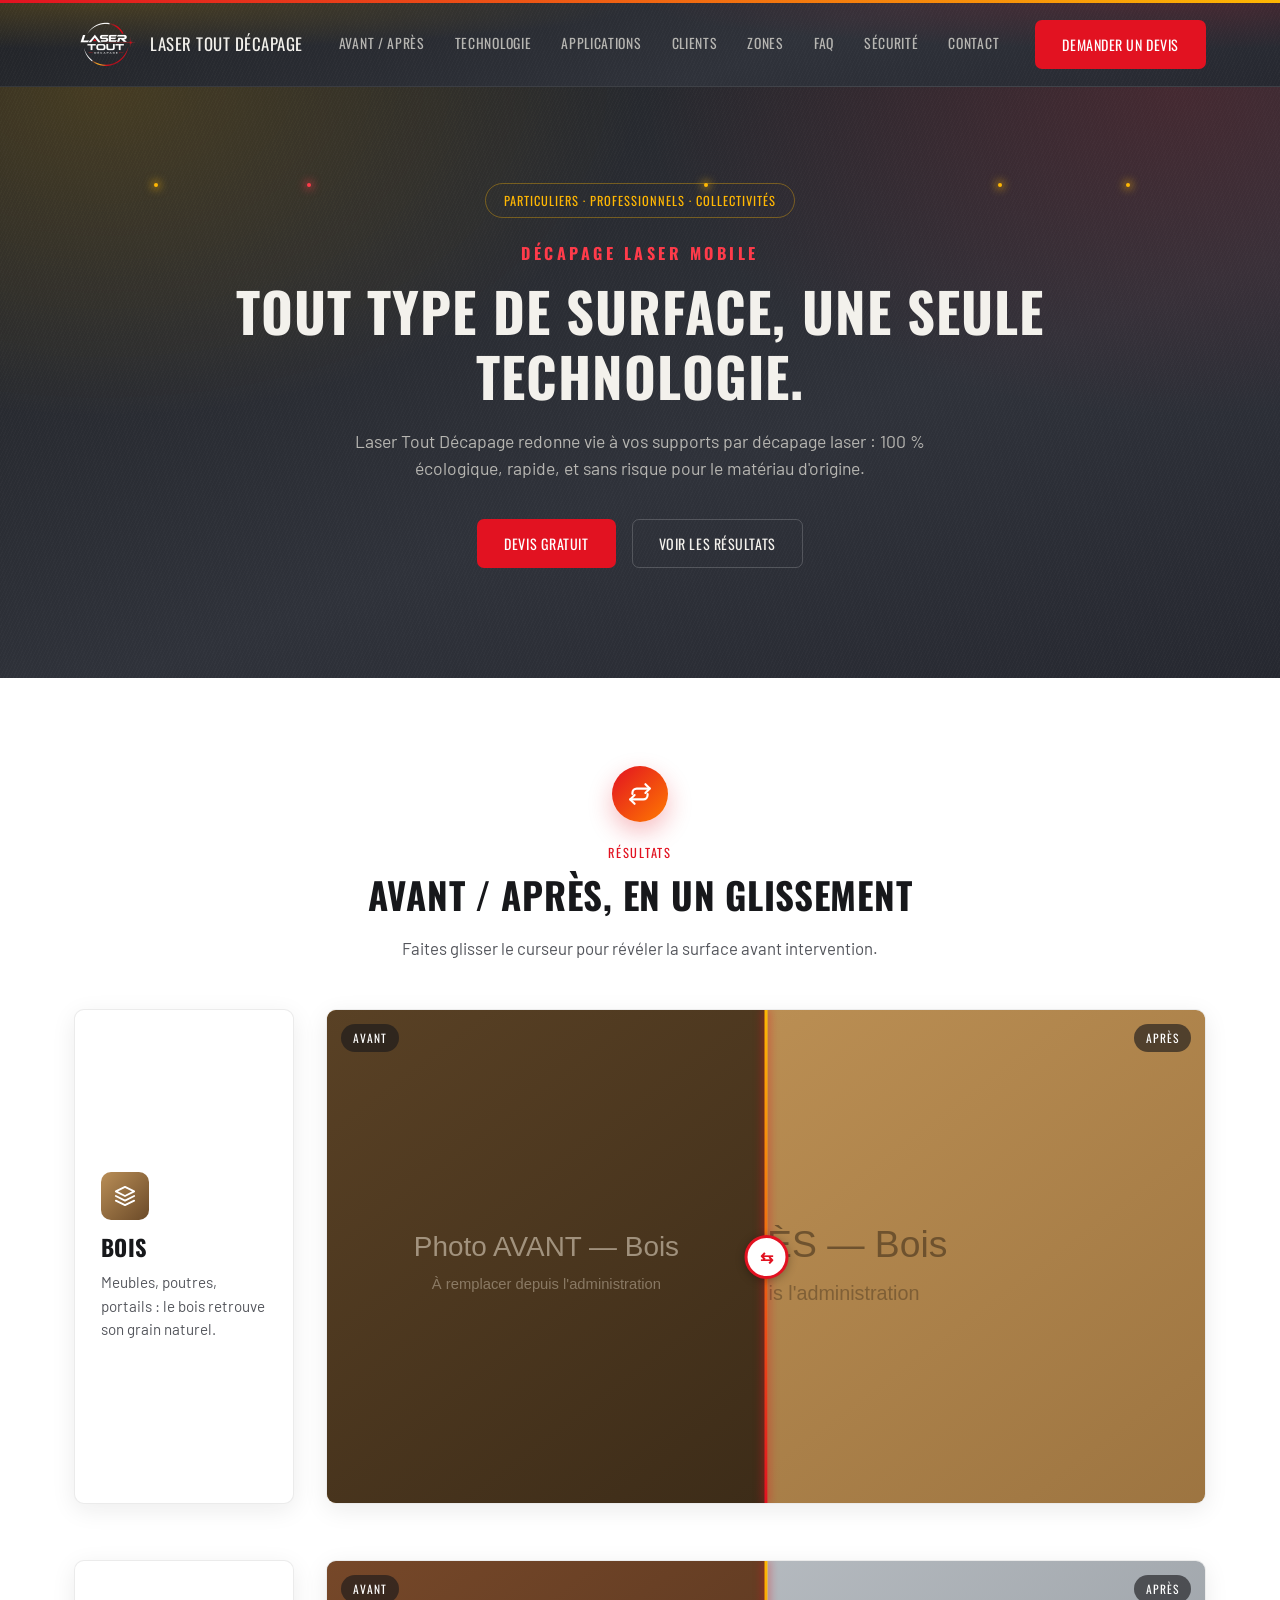
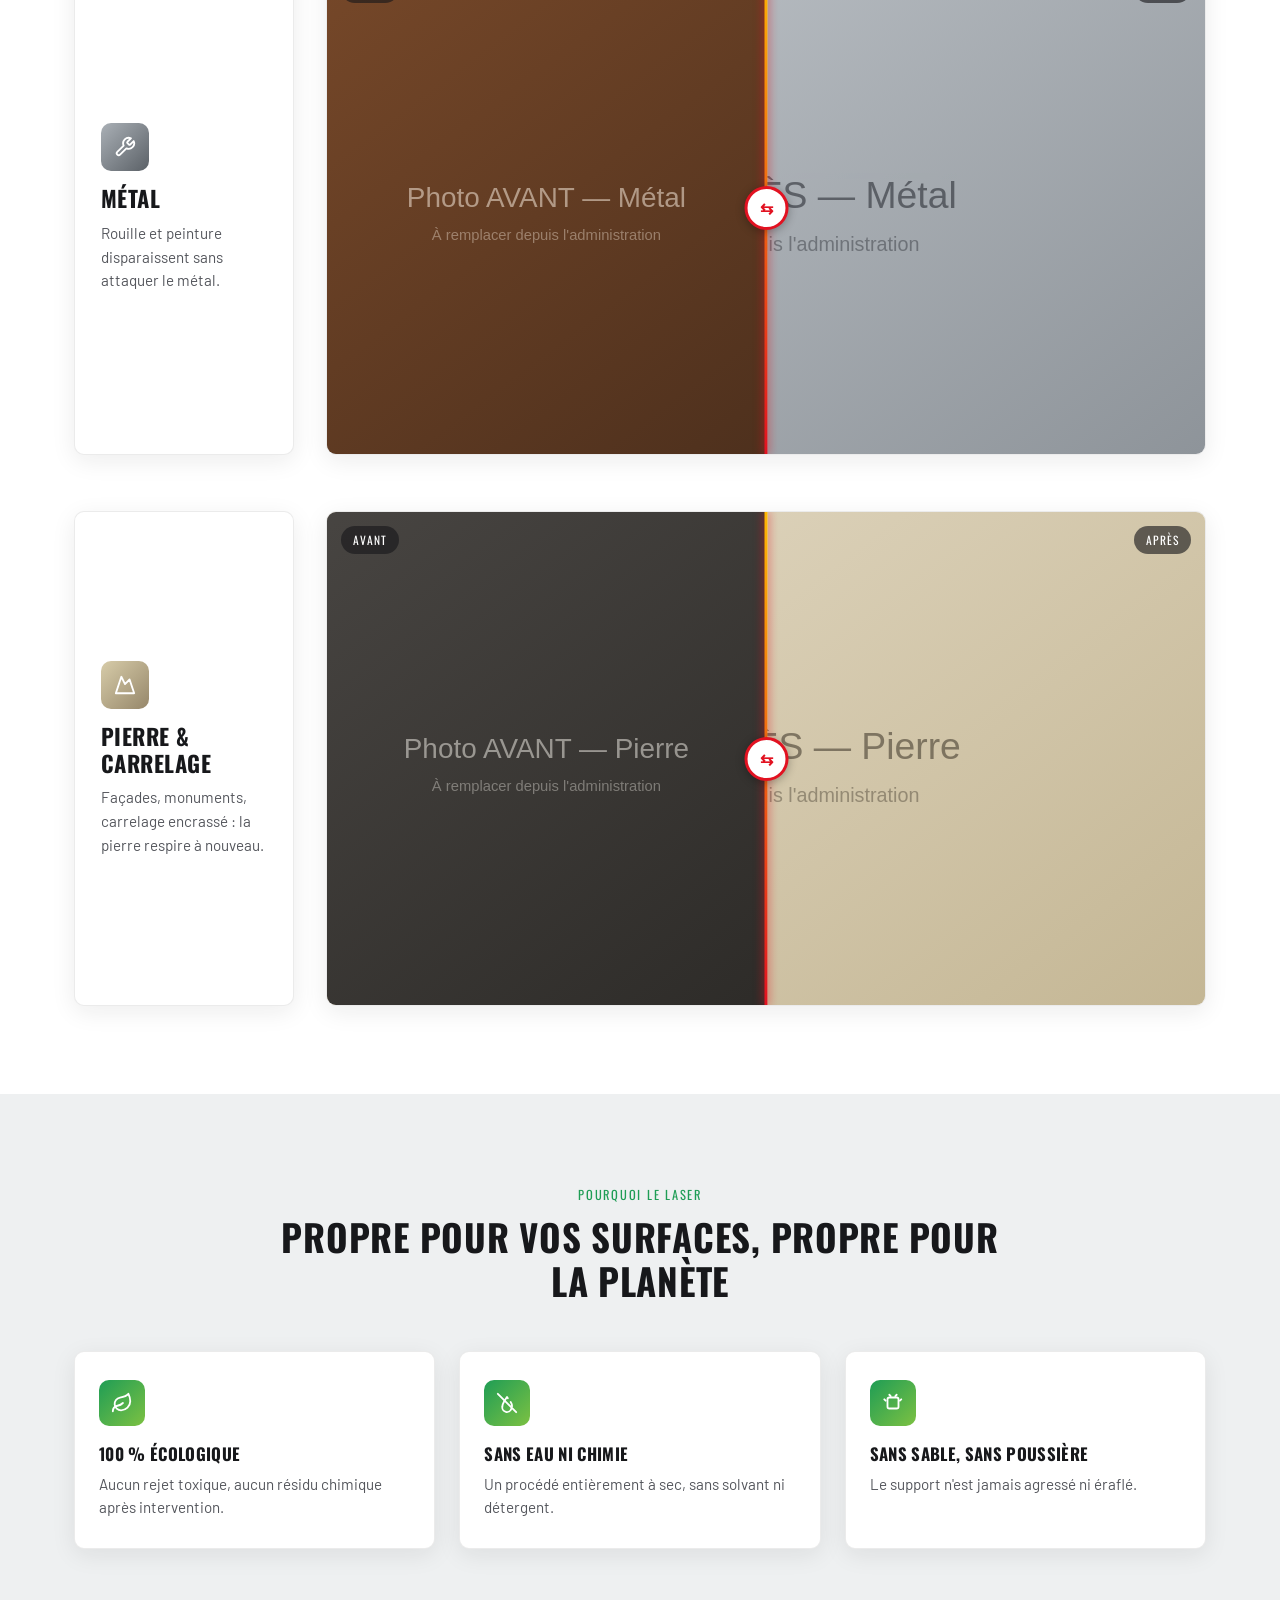
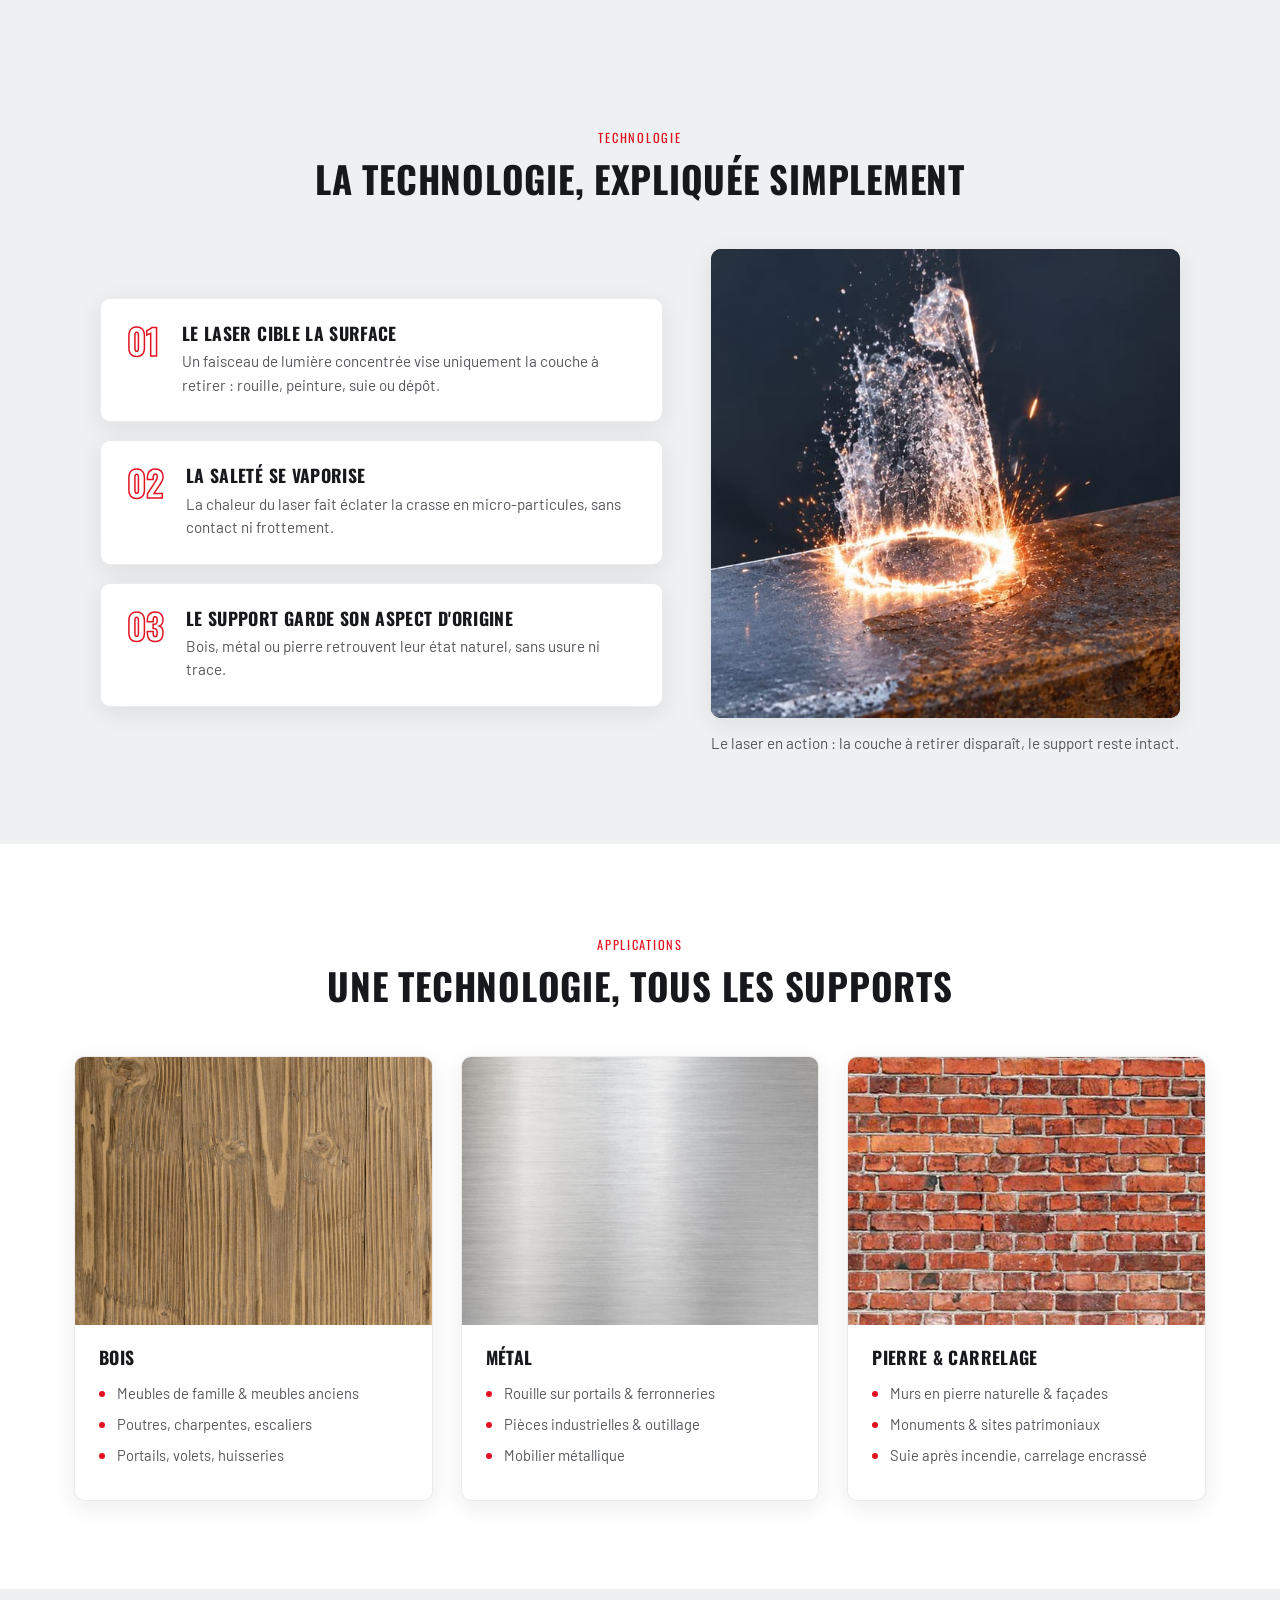
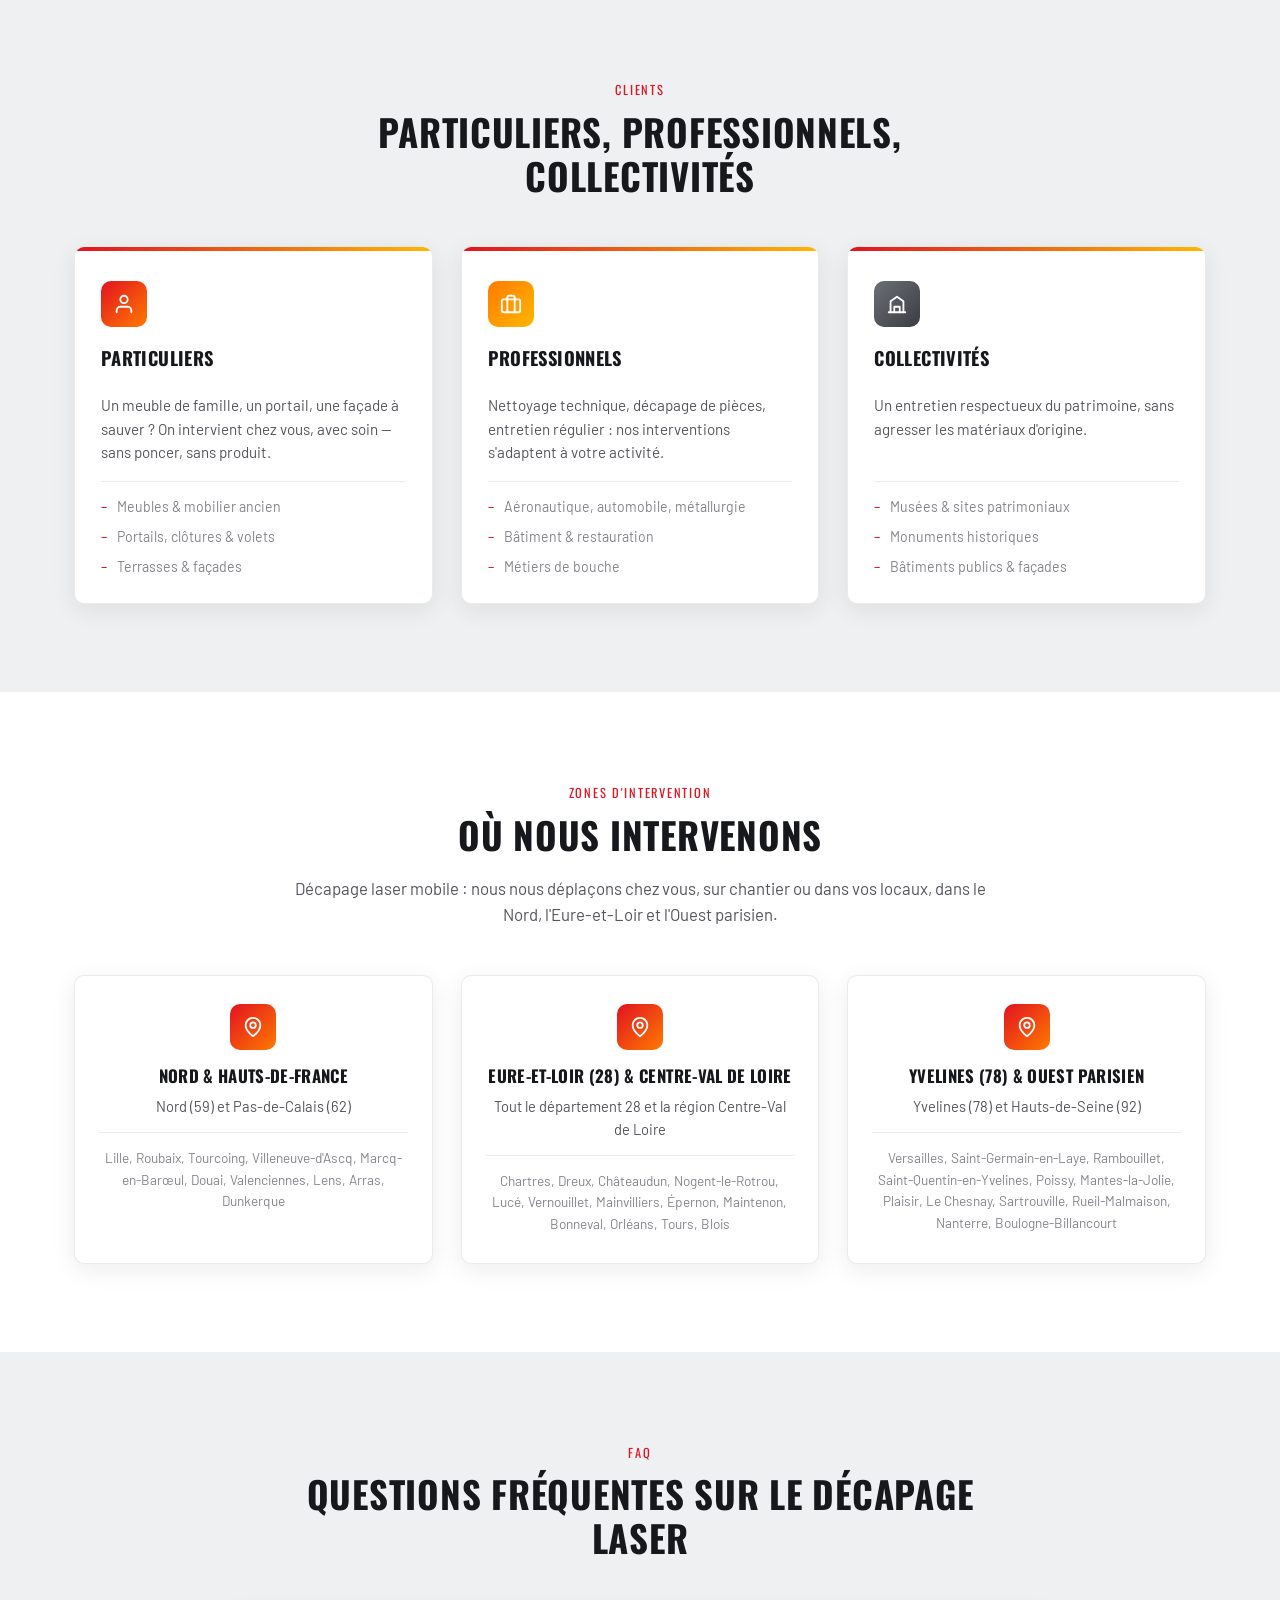
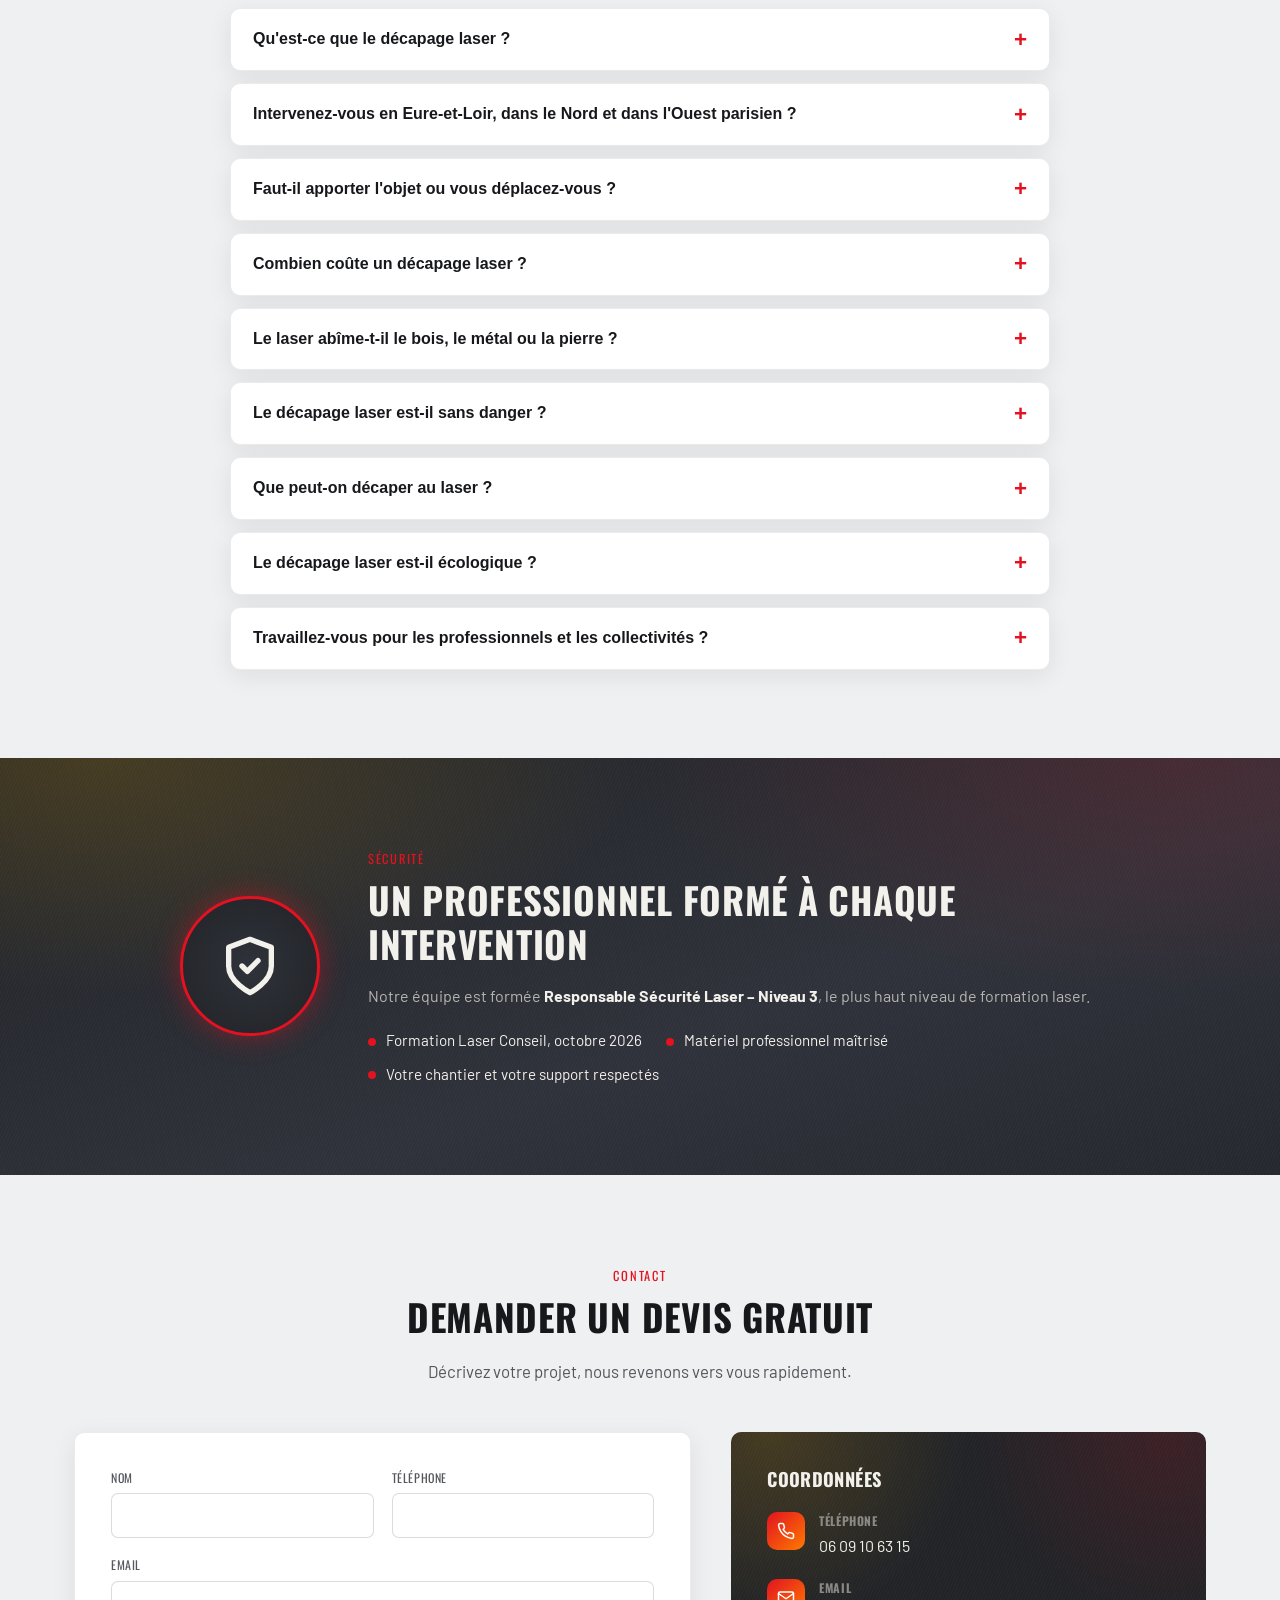
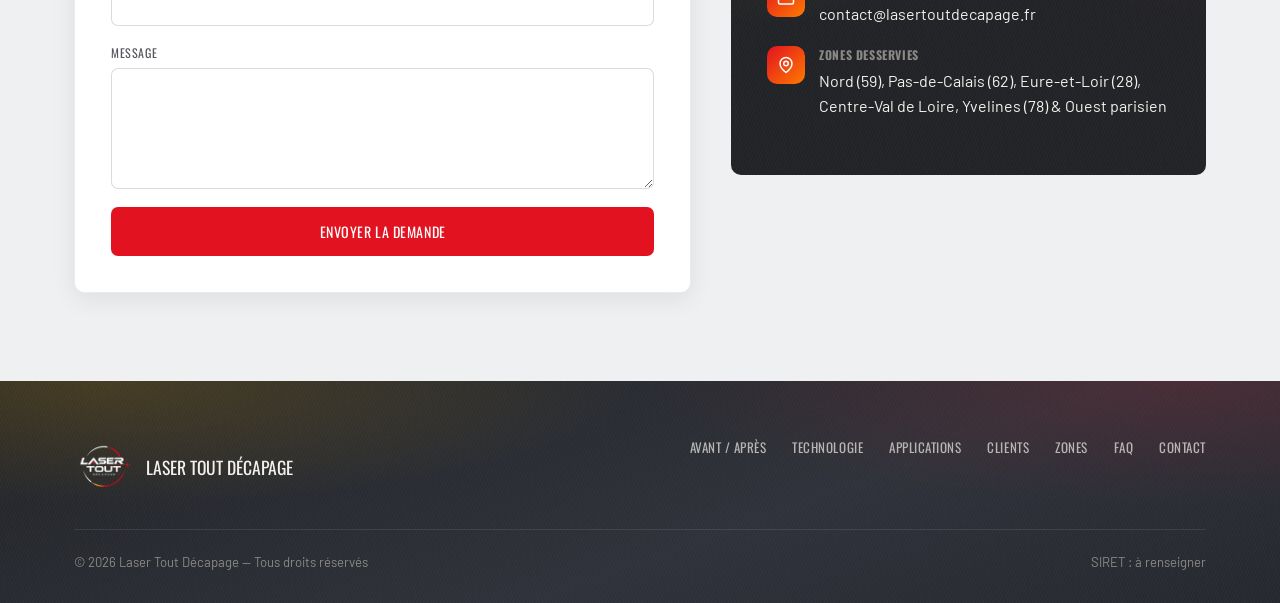
==== commit 454f6fbd: "Atouts à 3 cartes, techno photo à côté, Sécurité dans le menu Co-Authored-By: Claude Opus 5.5 <norep" ====
--- a/index.html
+++ b/index.html
@@ -151,6 +151,7 @@
       <a href="#clients">Clients</a>
       <a href="#zones">Zones</a>
       <a href="#faq">FAQ</a>
+      <a href="#securite">Sécurité</a>
       <a href="#contact">Contact</a>
     </nav>
 
@@ -169,6 +170,7 @@
     <a href="#clients">Clients</a>
     <a href="#zones">Zones</a>
     <a href="#faq">FAQ</a>
+    <a href="#securite">Sécurité</a>
     <a href="#contact">Contact</a>
   </nav>
 </header>
@@ -275,7 +277,7 @@
       <span class="eyebrow eyebrow--green">Pourquoi le laser</span>
       <h2>Propre pour vos surfaces, propre pour la planète</h2>
     </div>
-    <div class="cards-grid-4">
+    <div class="cards-grid-4 cards-grid-3">
       <div class="card">
         <div class="card-icon">
           <svg viewBox="0 0 24 24" fill="none" stroke="currentColor" stroke-width="2" stroke-linecap="round" stroke-linejoin="round"><path d="M11 20A7 7 0 0 1 9.8 6.1C15.5 5 17 4.48 19 2c1 2 2 4.18 2 8 0 5.5-4.78 10-10 10Z"/><path d="M2 21c0-3 1.85-5.36 5.08-6C9.5 14.52 12 13 13 12"/></svg>
@@ -297,13 +299,6 @@
         <h3 data-field="arguments.2.title">Sans sable, sans poussière</h3>
         <p data-field="arguments.2.text">Le support n'est jamais agressé ni éraflé.</p>
       </div>
-      <div class="card">
-        <div class="card-icon">
-          <svg viewBox="0 0 24 24" fill="none" stroke="currentColor" stroke-width="2" stroke-linecap="round" stroke-linejoin="round"><polygon points="13 2 3 14 12 14 11 22 21 10 12 10 13 2"/></svg>
-        </div>
-        <h3 data-field="arguments.3.title">Rapide, sans risque</h3>
-        <p data-field="arguments.3.text">Un ciblage laser précis, sans usure du matériau d'origine.</p>
-      </div>
     </div>
   </div>
 </section>
@@ -314,6 +309,7 @@
       <span class="eyebrow">Technologie</span>
       <h2 data-field="technologie.title">La technologie, expliquée simplement</h2>
     </div>
+    <div class="techno-layout">
     <div class="steps-grid">
       <div class="step-card">
         <span class="step-number">01</span>
@@ -337,6 +333,7 @@
       </div>
       <figcaption data-field="technologie.image_legende">Le laser en action : la couche à retirer disparaît, le support reste intact.</figcaption>
     </figure>
+    </div>
   </div>
 </section>
 
@@ -531,6 +528,7 @@
         <ul class="securite-points">
           <li>Formation Laser Conseil, octobre 2026</li>
           <li>Matériel professionnel maîtrisé</li>
+          <li>Votre chantier et votre support respectés</li>
         </ul>
       </div>
     </div>
--- a/css/style.css
+++ b/css/style.css
@@ -259,7 +259,7 @@
 
 .main-nav {
   display: flex;
-  gap: 32px;
+  gap: 26px;
 }
 
 .main-nav a {
@@ -1134,7 +1134,7 @@
   .compare-info { text-align: center; }
 }
 
-@media (max-width: 1140px) {
+@media (max-width: 1200px) {
   .main-nav { display: none; }
   .menu-toggle { display: inline-flex; }
 }
@@ -1206,3 +1206,33 @@
   .securite-badge svg { width: 46px; height: 46px; }
   .securite-points { justify-content: center; flex-direction: column; align-items: center; }
 }
+
+/* ===== Atouts : 3 cartes ===== */
+.cards-grid-3 { grid-template-columns: repeat(3, 1fr); }
+@media (max-width: 1024px) { .cards-grid-3 { grid-template-columns: 1fr; max-width: 520px; margin: 0 auto; } }
+
+/* ===== Technologie : étapes + photo côte à côte ===== */
+.techno-layout {
+  display: grid;
+  grid-template-columns: 1.2fr 1fr;
+  gap: 48px;
+  align-items: center;
+  max-width: 1080px;
+  margin: 0 auto;
+}
+.techno-layout .steps-grid { grid-template-columns: 1fr; gap: 18px; }
+.techno-layout .step-card {
+  display: grid;
+  grid-template-columns: auto 1fr;
+  column-gap: 22px;
+  padding: 24px 26px;
+}
+.techno-layout .step-number { grid-row: span 2; margin: 0; font-size: 2.2rem; }
+.techno-layout .step-card h3 { margin: 0 0 6px; }
+.techno-layout .techno-photo { margin: 0; }
+.techno-layout .techno-photo-frame { aspect-ratio: 1 / 1; }
+@media (max-width: 1024px) {
+  .techno-layout { grid-template-columns: 1fr; gap: 32px; max-width: 560px; }
+  .techno-layout .steps-grid { grid-template-columns: 1fr; }
+  .techno-layout .techno-photo-frame { aspect-ratio: 4 / 3; }
+}
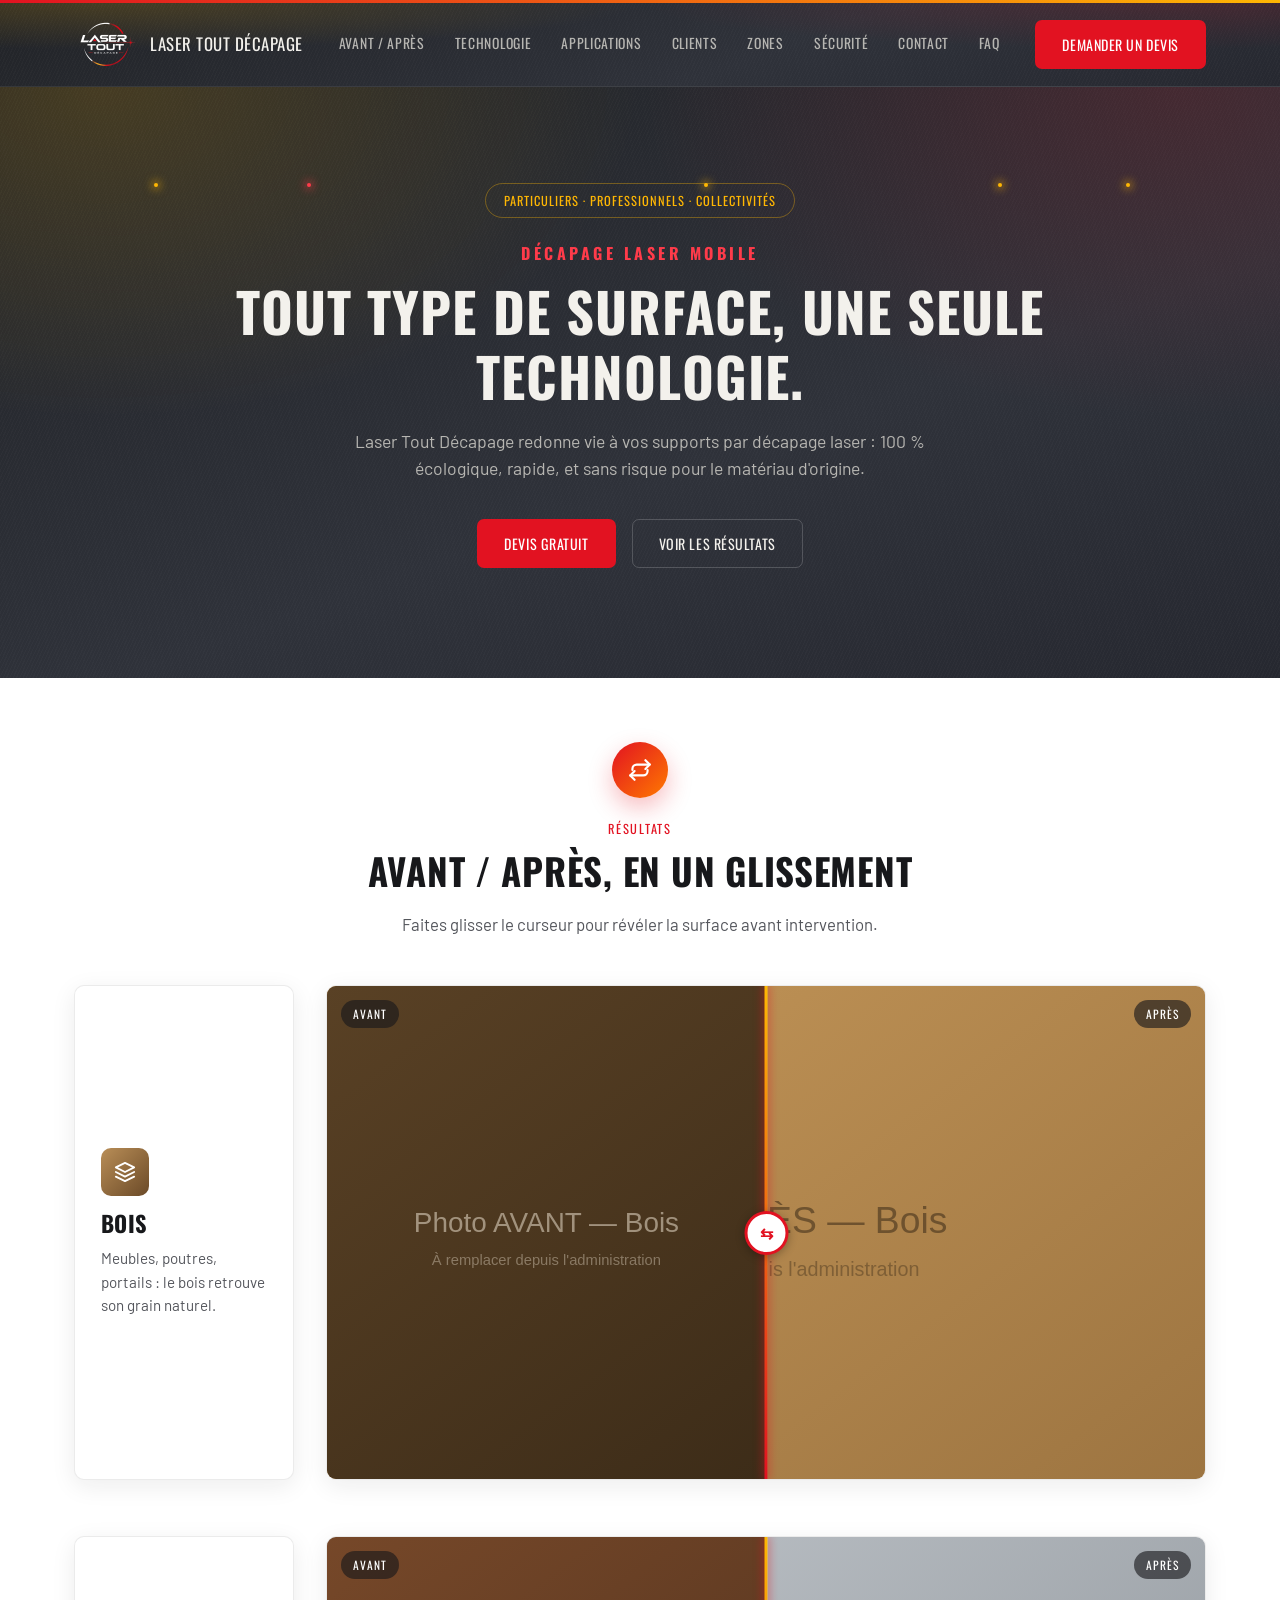
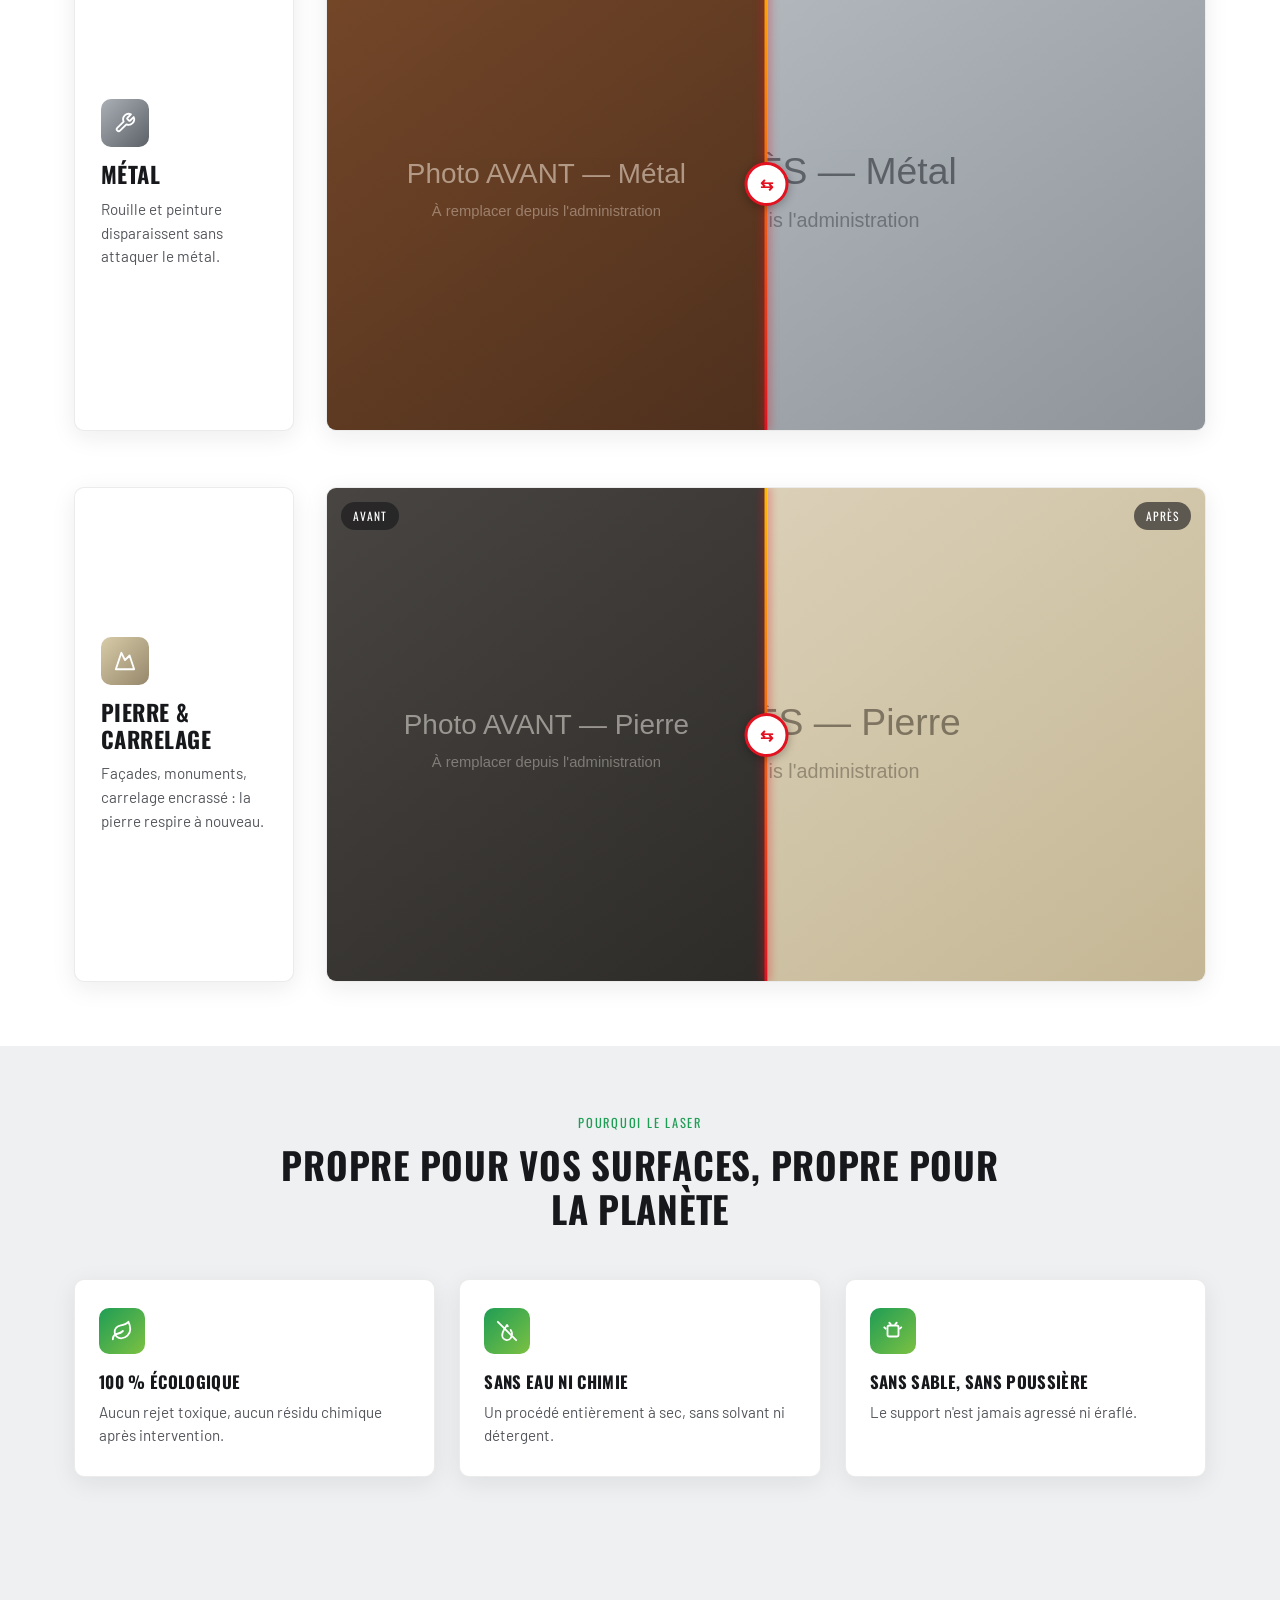
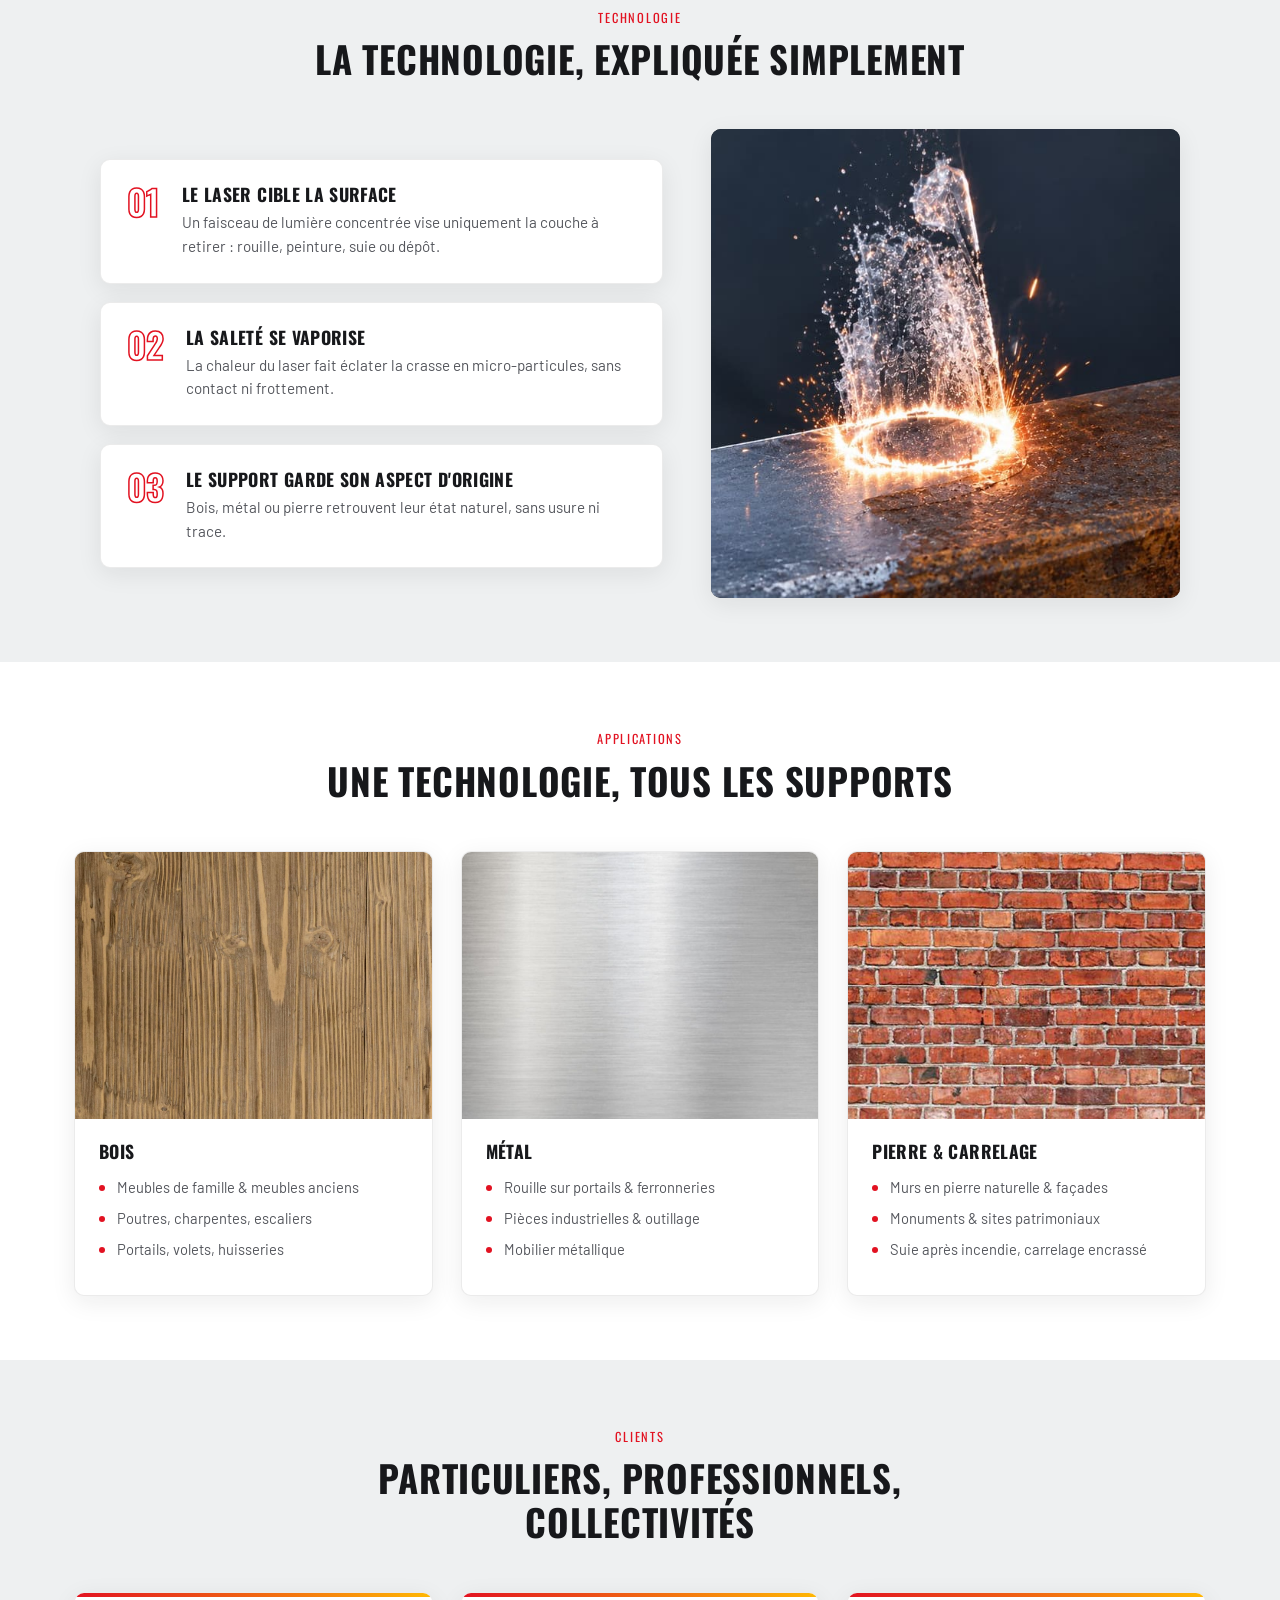
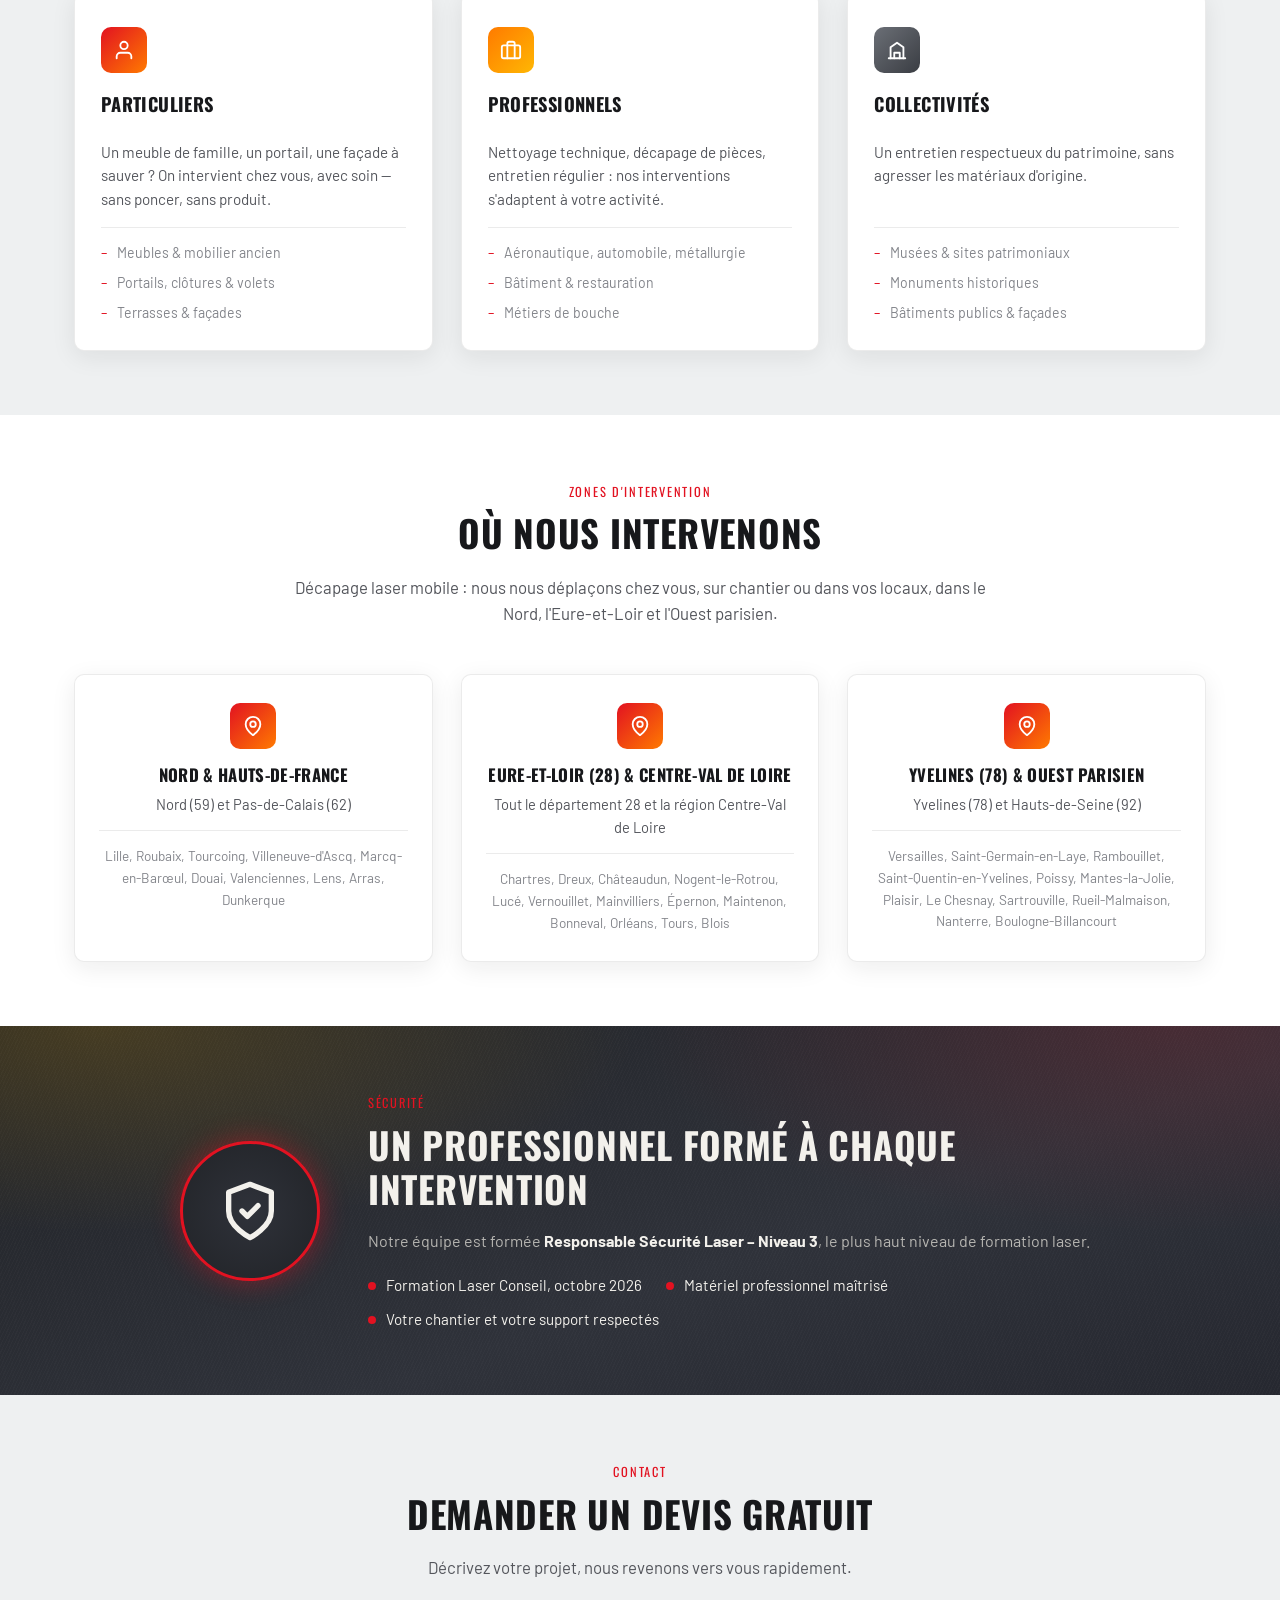
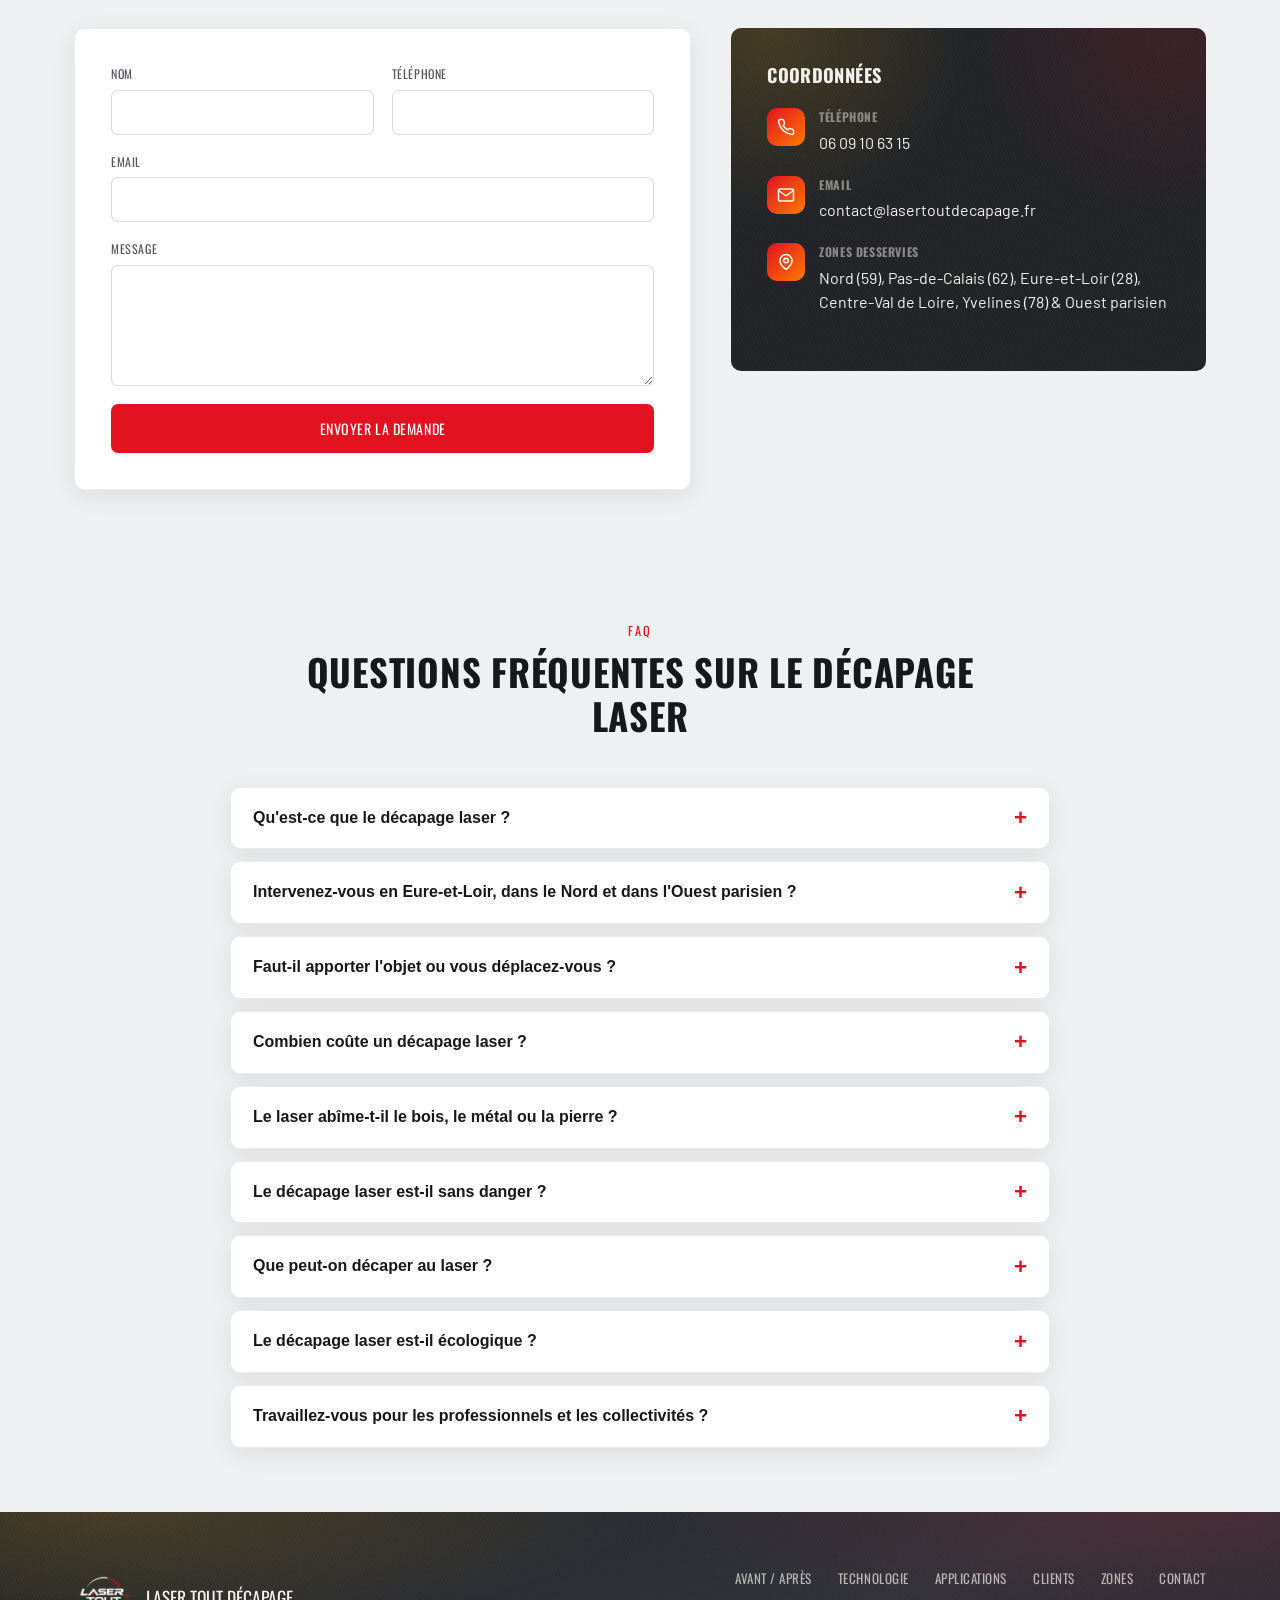
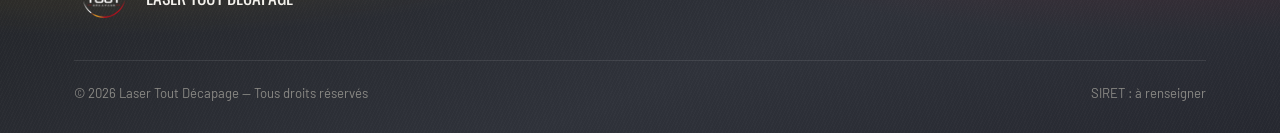
==== commit 860ddb0e: "Retire légende photo laser, réduit espacements, FAQ en bas, menu mobile compact" ====
--- a/index.html
+++ b/index.html
@@ -150,9 +150,9 @@
       <a href="#applications">Applications</a>
       <a href="#clients">Clients</a>
       <a href="#zones">Zones</a>
-      <a href="#faq">FAQ</a>
       <a href="#securite">Sécurité</a>
       <a href="#contact">Contact</a>
+      <a href="#faq">FAQ</a>
     </nav>
 
     <div class="header-actions">
@@ -169,9 +169,9 @@
     <a href="#applications">Applications</a>
     <a href="#clients">Clients</a>
     <a href="#zones">Zones</a>
-    <a href="#faq">FAQ</a>
     <a href="#securite">Sécurité</a>
     <a href="#contact">Contact</a>
+    <a href="#faq">FAQ</a>
   </nav>
 </header>
 
@@ -331,7 +331,6 @@
       <div class="techno-photo-frame">
         <img data-field="technologie.image" data-field-attr="src" src="images/technologie/laser-en-action.svg" alt="Décapage laser en action" loading="lazy" />
       </div>
-      <figcaption data-field="technologie.image_legende">Le laser en action : la couche à retirer disparaît, le support reste intact.</figcaption>
     </figure>
     </div>
   </div>
@@ -466,53 +465,6 @@
         <p data-field="zones.2.text">Yvelines (78) et Hauts-de-Seine (92)</p>
         <p class="zone-cities" data-field="zones.2.villes">Versailles, Saint-Germain-en-Laye, Rambouillet, Saint-Quentin-en-Yvelines, Poissy, Mantes-la-Jolie, Plaisir, Le Chesnay, Sartrouville, Rueil-Malmaison, Nanterre, Boulogne-Billancourt</p>
       </div>
-    </div>
-  </div>
-</section>
-
-<section id="faq" class="faq-section section-pad">
-  <div class="container">
-    <div class="section-head">
-      <span class="eyebrow">FAQ</span>
-      <h2>Questions fréquentes sur le décapage laser</h2>
-    </div>
-    <div class="faq-list">
-      <details class="faq-item">
-        <summary>Qu'est-ce que le décapage laser ?</summary>
-        <p>Le décapage laser retire la rouille, la peinture, la suie ou les dépôts d'une surface à l'aide d'un faisceau de lumière concentrée. La couche à enlever se vaporise en micro-particules, sans contact ni frottement, et le support garde son aspect d'origine.</p>
-      </details>
-      <details class="faq-item">
-        <summary>Intervenez-vous en Eure-et-Loir, dans le Nord et dans l'Ouest parisien ?</summary>
-        <p>Oui. Laser Tout Décapage est une entreprise de décapage laser mobile qui intervient en Eure-et-Loir (28) — Chartres, Dreux, Châteaudun, Nogent-le-Rotrou, Lucé, Épernon — et dans le reste du Centre-Val de Loire, dans le Nord (59) et le Pas-de-Calais (62) — Lille, Roubaix, Tourcoing, Douai, Valenciennes, Arras —, ainsi que dans les Yvelines (78) et l'Ouest parisien — Versailles, Saint-Germain-en-Laye, Rambouillet, Poissy, Rueil-Malmaison.</p>
-      </details>
-      <details class="faq-item">
-        <summary>Faut-il apporter l'objet ou vous déplacez-vous ?</summary>
-        <p>Nous nous déplaçons avec notre équipement : chez vous, sur votre chantier ou dans vos locaux. Inutile de démonter un portail, des volets ou une poutre.</p>
-      </details>
-      <details class="faq-item">
-        <summary>Combien coûte un décapage laser ?</summary>
-        <p>Le prix dépend de la surface à traiter, du type de support, de l'épaisseur de la couche à retirer et de l'accès au chantier. Chaque intervention fait l'objet d'un devis gratuit : décrivez votre projet via le formulaire ou appelez le 06 09 10 63 15.</p>
-      </details>
-      <details class="faq-item">
-        <summary>Le laser abîme-t-il le bois, le métal ou la pierre ?</summary>
-        <p>Non. Le faisceau cible uniquement la couche à retirer. Contrairement au ponçage ou au sablage, il n'use pas le matériau : le bois garde son grain, le métal n'est pas attaqué et la pierre n'est pas érodée.</p>
-      </details>
-      <details class="faq-item">
-        <summary>Le décapage laser est-il sans danger ?</summary>
-        <p>Oui, entre de bonnes mains. Notre équipe est formée Responsable Sécurité Laser (niveau 3), la formation de référence pour encadrer l'utilisation des lasers professionnels. Chaque intervention est préparée et réalisée par un professionnel qualifié.</p>
-      </details>
-      <details class="faq-item">
-        <summary>Que peut-on décaper au laser ?</summary>
-        <p>Le bois (meubles anciens, poutres, charpentes, escaliers, portails, volets), le métal (rouille sur portails et ferronneries, pièces industrielles, outillage, mobilier métallique) et la pierre (murs en pierre naturelle, façades, monuments, carrelage encrassé, suie après incendie).</p>
-      </details>
-      <details class="faq-item">
-        <summary>Le décapage laser est-il écologique ?</summary>
-        <p>Oui. Le procédé est entièrement à sec : sans eau, sans produit chimique, sans solvant et sans sable. Il ne laisse aucun résidu toxique après l'intervention.</p>
-      </details>
-      <details class="faq-item">
-        <summary>Travaillez-vous pour les professionnels et les collectivités ?</summary>
-        <p>Oui. Nous intervenons pour les particuliers, les professionnels (bâtiment, restauration, automobile, aéronautique, métallurgie, métiers de bouche) et les collectivités (musées, monuments historiques, bâtiments publics et façades).</p>
-      </details>
     </div>
   </div>
 </section>
@@ -615,6 +567,53 @@
   </div>
 </section>
 
+<section id="faq" class="faq-section section-pad">
+  <div class="container">
+    <div class="section-head">
+      <span class="eyebrow">FAQ</span>
+      <h2>Questions fréquentes sur le décapage laser</h2>
+    </div>
+    <div class="faq-list">
+      <details class="faq-item">
+        <summary>Qu'est-ce que le décapage laser ?</summary>
+        <p>Le décapage laser retire la rouille, la peinture, la suie ou les dépôts d'une surface à l'aide d'un faisceau de lumière concentrée. La couche à enlever se vaporise en micro-particules, sans contact ni frottement, et le support garde son aspect d'origine.</p>
+      </details>
+      <details class="faq-item">
+        <summary>Intervenez-vous en Eure-et-Loir, dans le Nord et dans l'Ouest parisien ?</summary>
+        <p>Oui. Laser Tout Décapage est une entreprise de décapage laser mobile qui intervient en Eure-et-Loir (28) — Chartres, Dreux, Châteaudun, Nogent-le-Rotrou, Lucé, Épernon — et dans le reste du Centre-Val de Loire, dans le Nord (59) et le Pas-de-Calais (62) — Lille, Roubaix, Tourcoing, Douai, Valenciennes, Arras —, ainsi que dans les Yvelines (78) et l'Ouest parisien — Versailles, Saint-Germain-en-Laye, Rambouillet, Poissy, Rueil-Malmaison.</p>
+      </details>
+      <details class="faq-item">
+        <summary>Faut-il apporter l'objet ou vous déplacez-vous ?</summary>
+        <p>Nous nous déplaçons avec notre équipement : chez vous, sur votre chantier ou dans vos locaux. Inutile de démonter un portail, des volets ou une poutre.</p>
+      </details>
+      <details class="faq-item">
+        <summary>Combien coûte un décapage laser ?</summary>
+        <p>Le prix dépend de la surface à traiter, du type de support, de l'épaisseur de la couche à retirer et de l'accès au chantier. Chaque intervention fait l'objet d'un devis gratuit : décrivez votre projet via le formulaire ou appelez le 06 09 10 63 15.</p>
+      </details>
+      <details class="faq-item">
+        <summary>Le laser abîme-t-il le bois, le métal ou la pierre ?</summary>
+        <p>Non. Le faisceau cible uniquement la couche à retirer. Contrairement au ponçage ou au sablage, il n'use pas le matériau : le bois garde son grain, le métal n'est pas attaqué et la pierre n'est pas érodée.</p>
+      </details>
+      <details class="faq-item">
+        <summary>Le décapage laser est-il sans danger ?</summary>
+        <p>Oui, entre de bonnes mains. Notre équipe est formée Responsable Sécurité Laser (niveau 3), la formation de référence pour encadrer l'utilisation des lasers professionnels. Chaque intervention est préparée et réalisée par un professionnel qualifié.</p>
+      </details>
+      <details class="faq-item">
+        <summary>Que peut-on décaper au laser ?</summary>
+        <p>Le bois (meubles anciens, poutres, charpentes, escaliers, portails, volets), le métal (rouille sur portails et ferronneries, pièces industrielles, outillage, mobilier métallique) et la pierre (murs en pierre naturelle, façades, monuments, carrelage encrassé, suie après incendie).</p>
+      </details>
+      <details class="faq-item">
+        <summary>Le décapage laser est-il écologique ?</summary>
+        <p>Oui. Le procédé est entièrement à sec : sans eau, sans produit chimique, sans solvant et sans sable. Il ne laisse aucun résidu toxique après l'intervention.</p>
+      </details>
+      <details class="faq-item">
+        <summary>Travaillez-vous pour les professionnels et les collectivités ?</summary>
+        <p>Oui. Nous intervenons pour les particuliers, les professionnels (bâtiment, restauration, automobile, aéronautique, métallurgie, métiers de bouche) et les collectivités (musées, monuments historiques, bâtiments publics et façades).</p>
+      </details>
+    </div>
+  </div>
+</section>
+
 <footer class="site-footer dark-surface">
   <div class="container">
     <div class="footer-top">
@@ -628,8 +627,7 @@
         <a href="#applications">Applications</a>
         <a href="#clients">Clients</a>
         <a href="#zones">Zones</a>
-        <a href="#faq">FAQ</a>
-        <a href="#contact">Contact</a>
+          <a href="#contact">Contact</a>
       </nav>
     </div>
     <div class="footer-bottom">
--- a/css/style.css
+++ b/css/style.css
@@ -71,7 +71,7 @@
   scroll-margin-top: calc(var(--header-h) + 14px);
 }
 
-.section-pad { padding: 88px 0; }
+.section-pad { padding: 64px 0; }
 
 .eyebrow {
   display: inline-block;
@@ -305,30 +305,33 @@
 /* Mobile dropdown nav */
 .mobile-nav {
   position: fixed;
-  top: var(--header-h);
-  left: 0;
-  right: 0;
+  top: calc(var(--header-h) + 6px);
+  right: 12px;
+  width: 210px;
   background: var(--dark-2);
-  border-bottom: 1px solid var(--line-light-2);
+  border: 1px solid var(--line-light-2);
+  border-radius: 10px;
+  box-shadow: 0 10px 30px rgba(0,0,0,0.35);
   display: flex;
   flex-direction: column;
-  padding: 10px 24px 18px;
-  gap: 4px;
+  padding: 6px 14px;
+  gap: 0;
   z-index: 99;
 }
 
 .mobile-nav[hidden] { display: none; }
 
 .mobile-nav a {
-  padding: 12px 4px;
+  padding: 9px 2px;
   font-family: "Oswald", sans-serif;
   text-transform: uppercase;
   letter-spacing: 0.04em;
-  font-size: 0.95rem;
+  font-size: 0.82rem;
   color: var(--text-light-dim);
   border-bottom: 1px solid var(--line-light-1);
 }
 
+.mobile-nav a:last-child { border-bottom: 0; }
 .mobile-nav a:hover { color: var(--text-light); }
 
 /* ===== Buttons ===== */
@@ -1144,7 +1147,7 @@
 }
 
 @media (max-width: 640px) {
-  .section-pad { padding: 64px 0; }
+  .section-pad { padding: 48px 0; }
   .cards-grid-4,
   .steps-grid,
   .applications-grid,
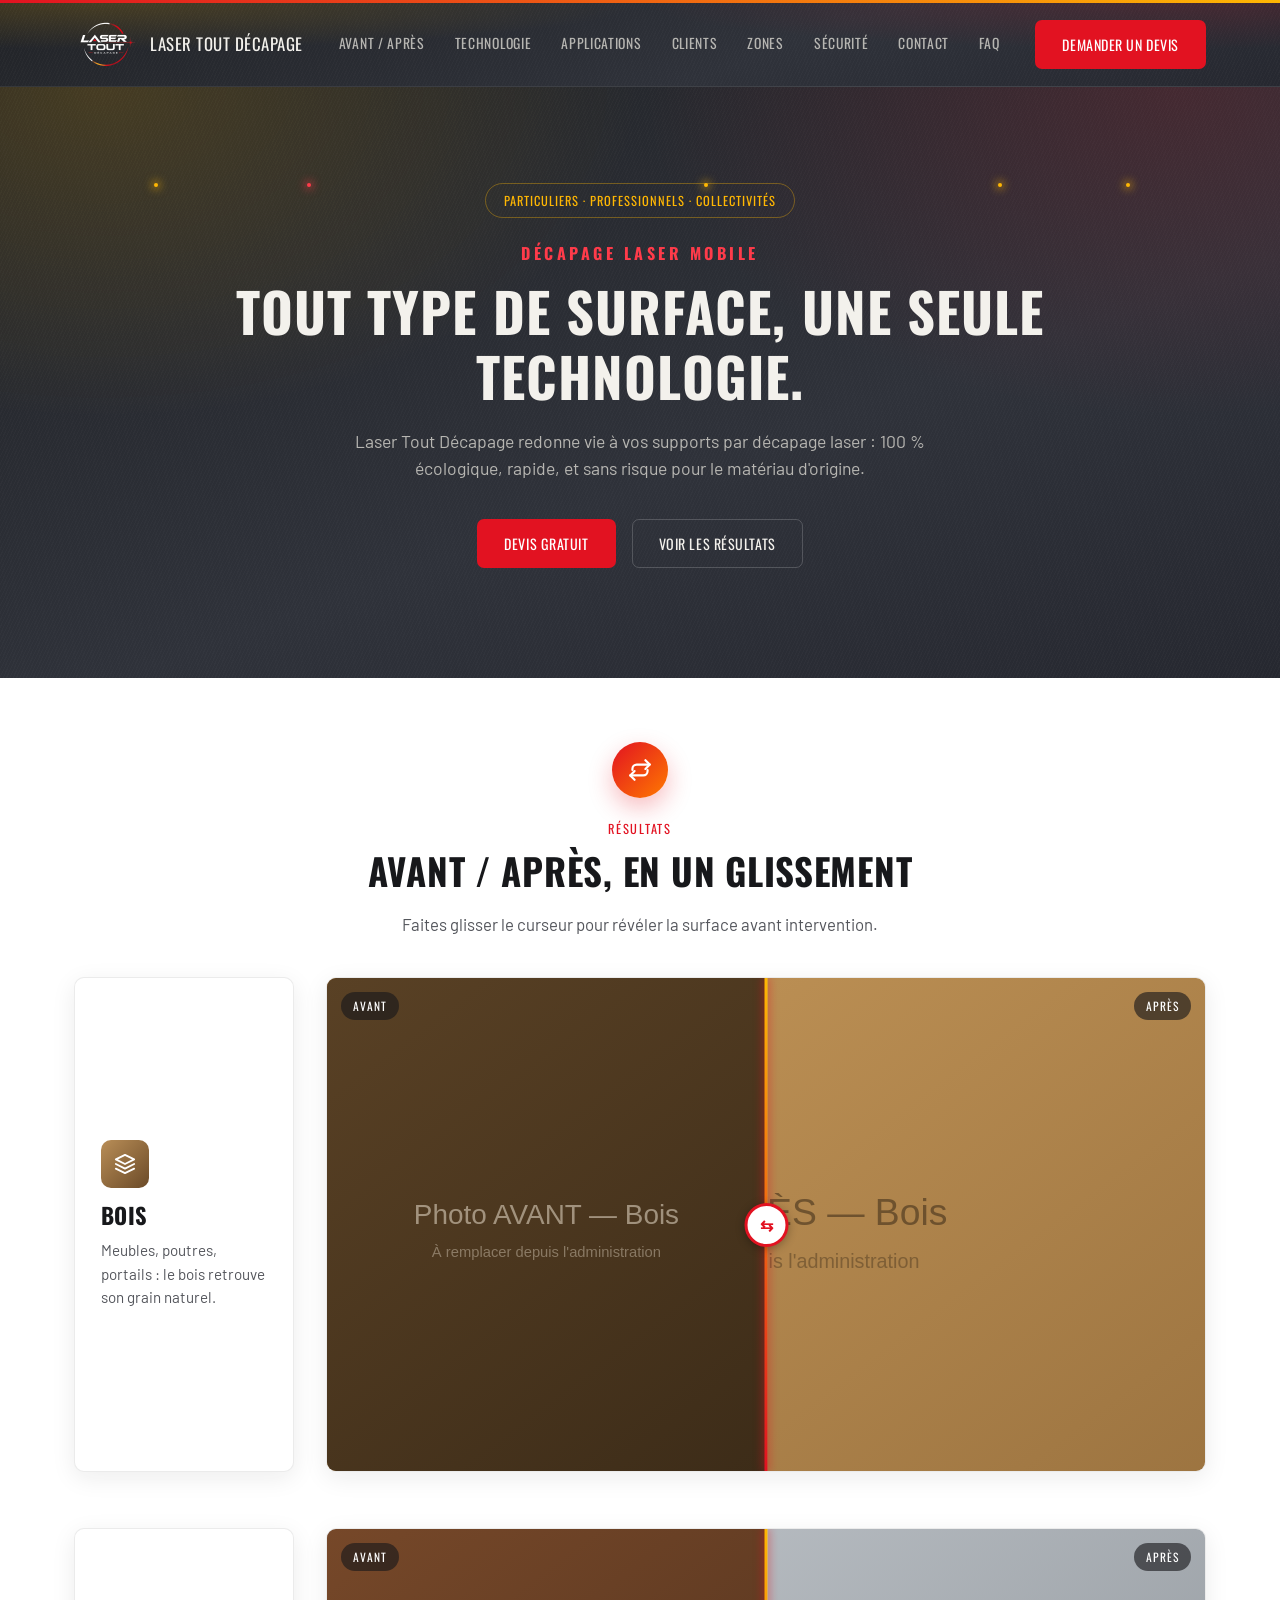
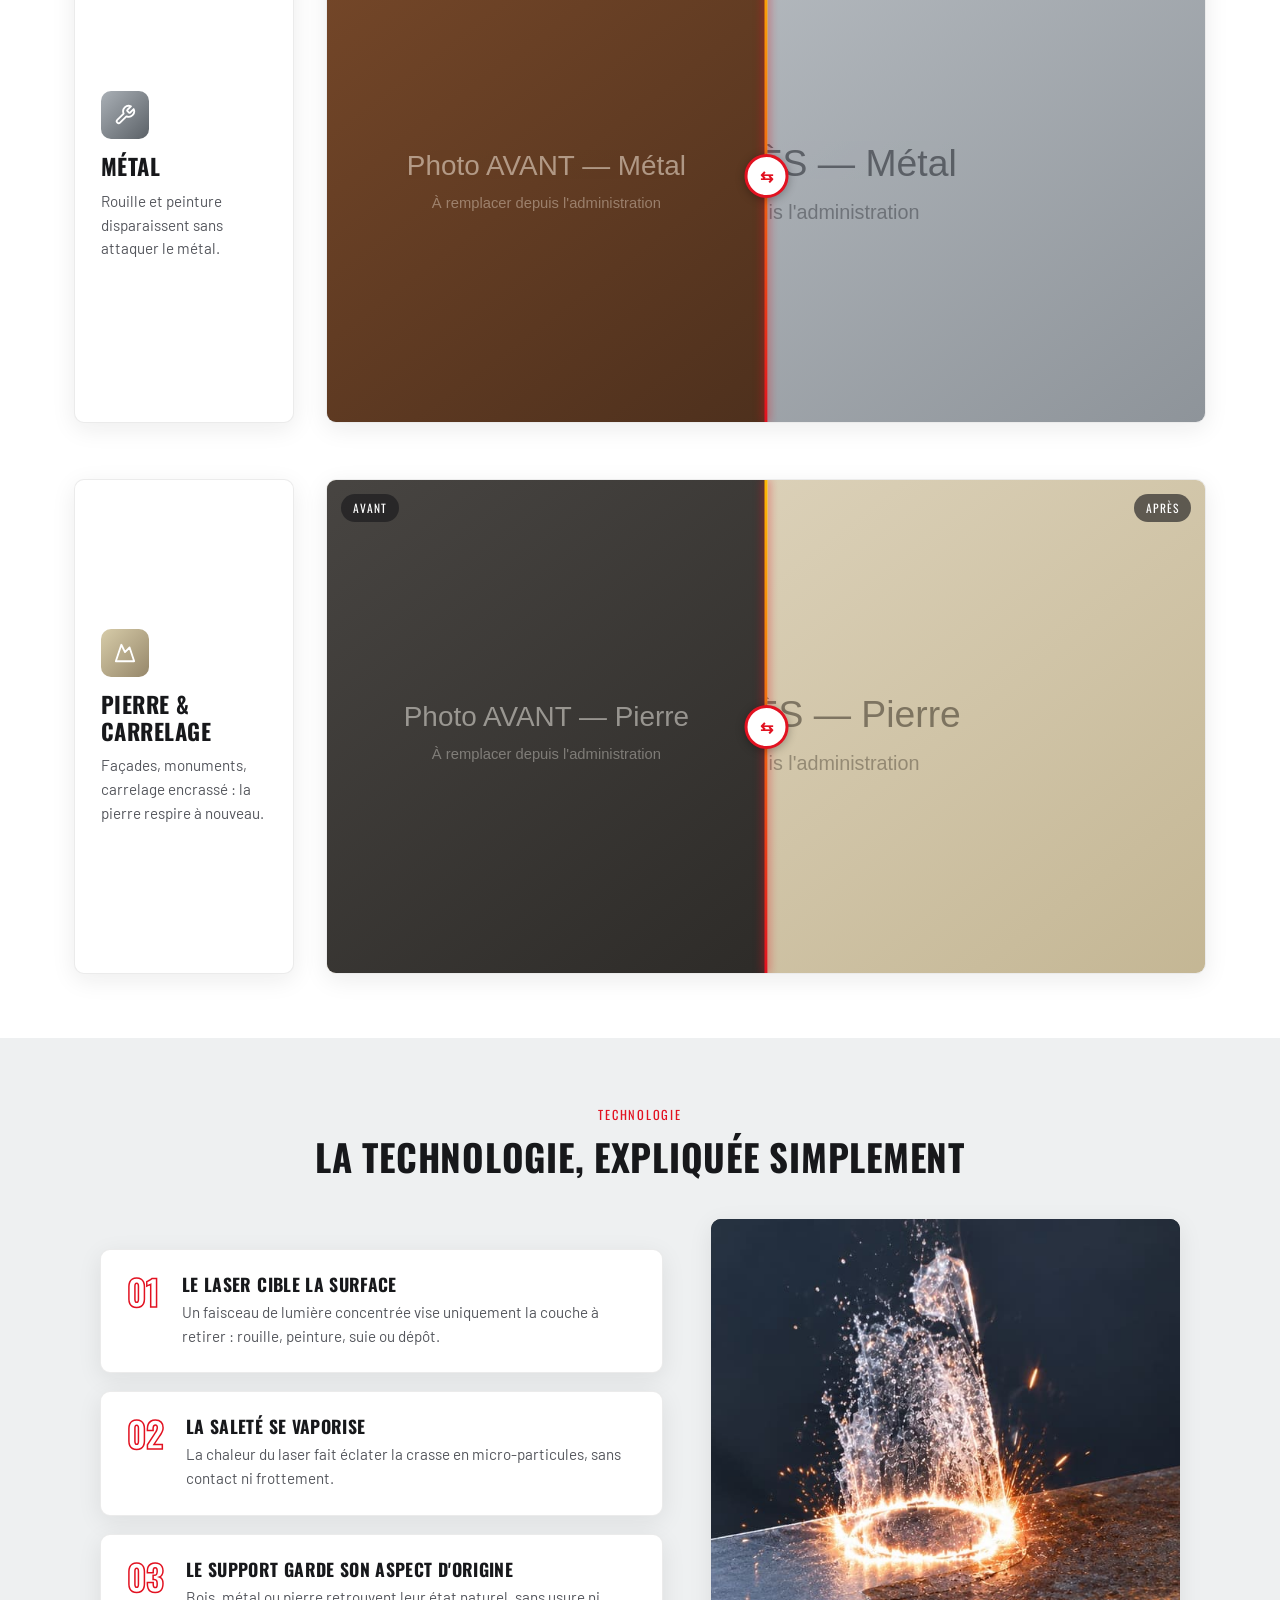
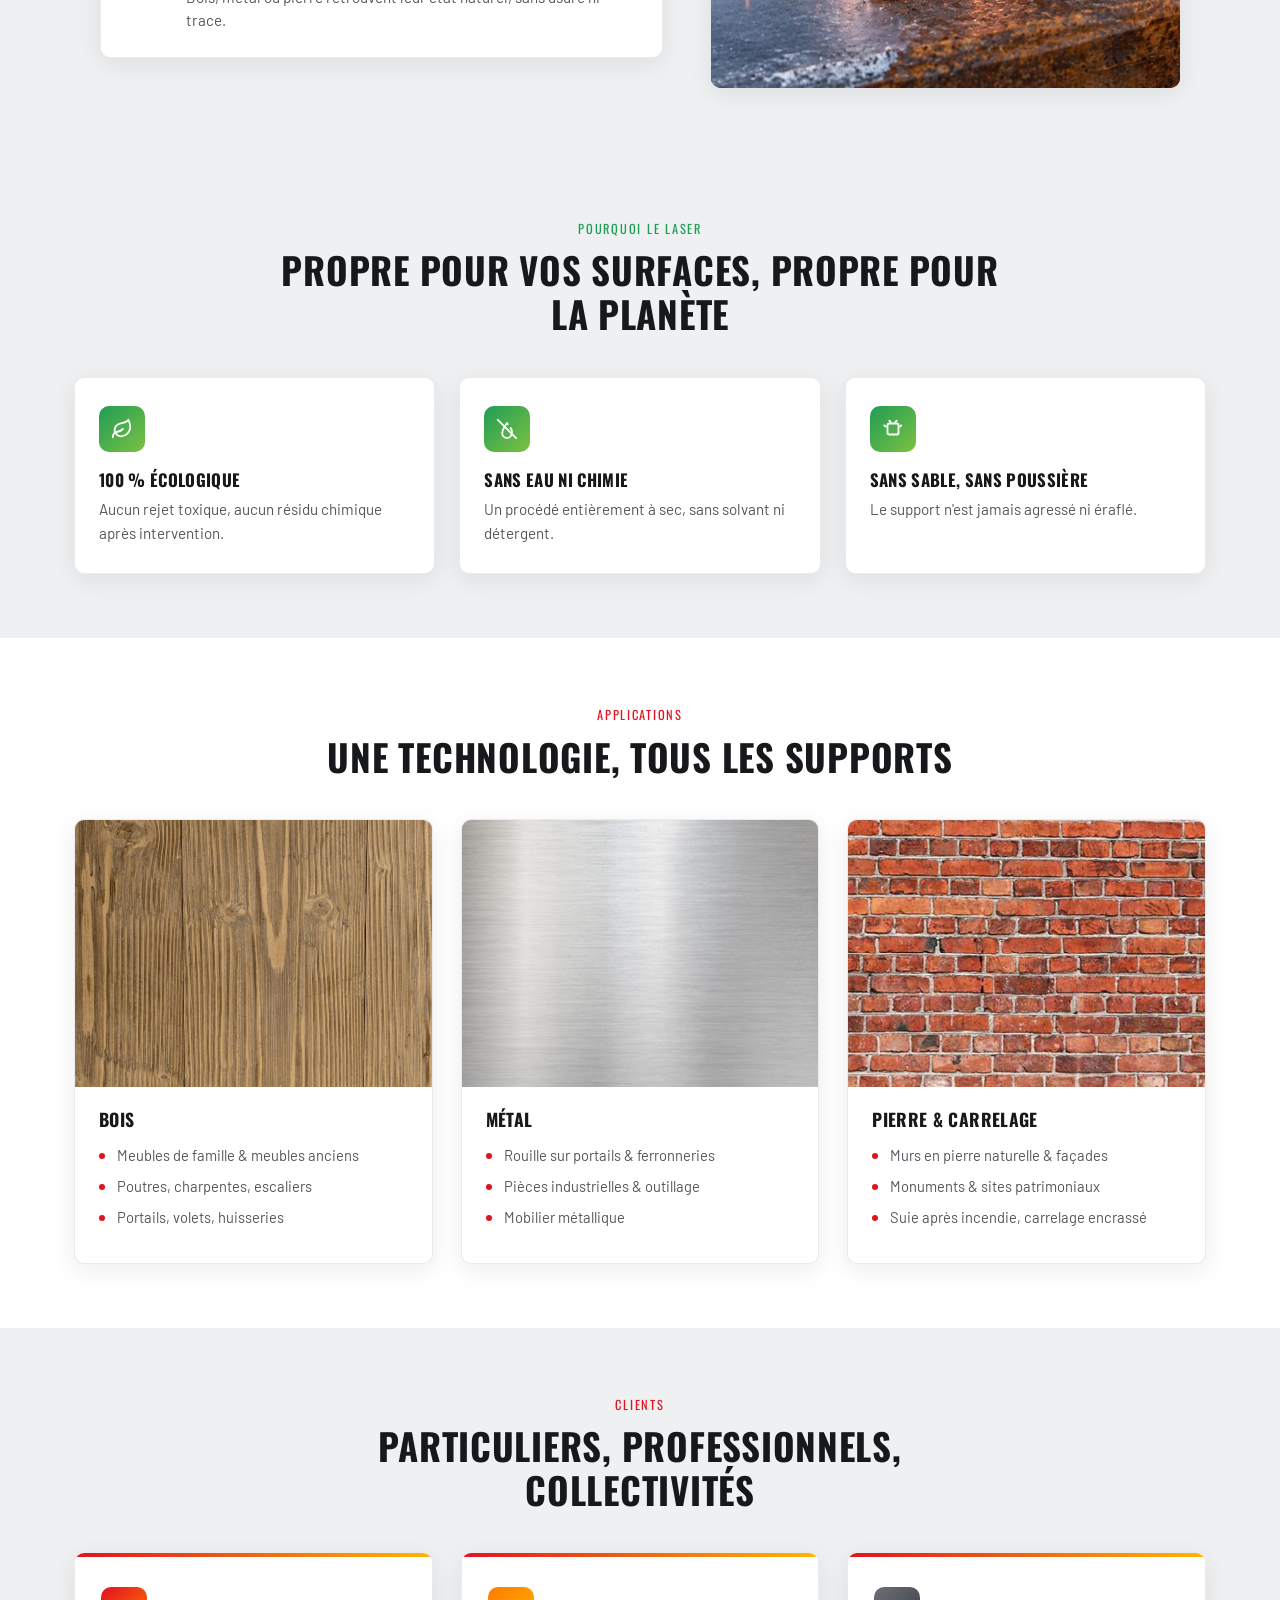
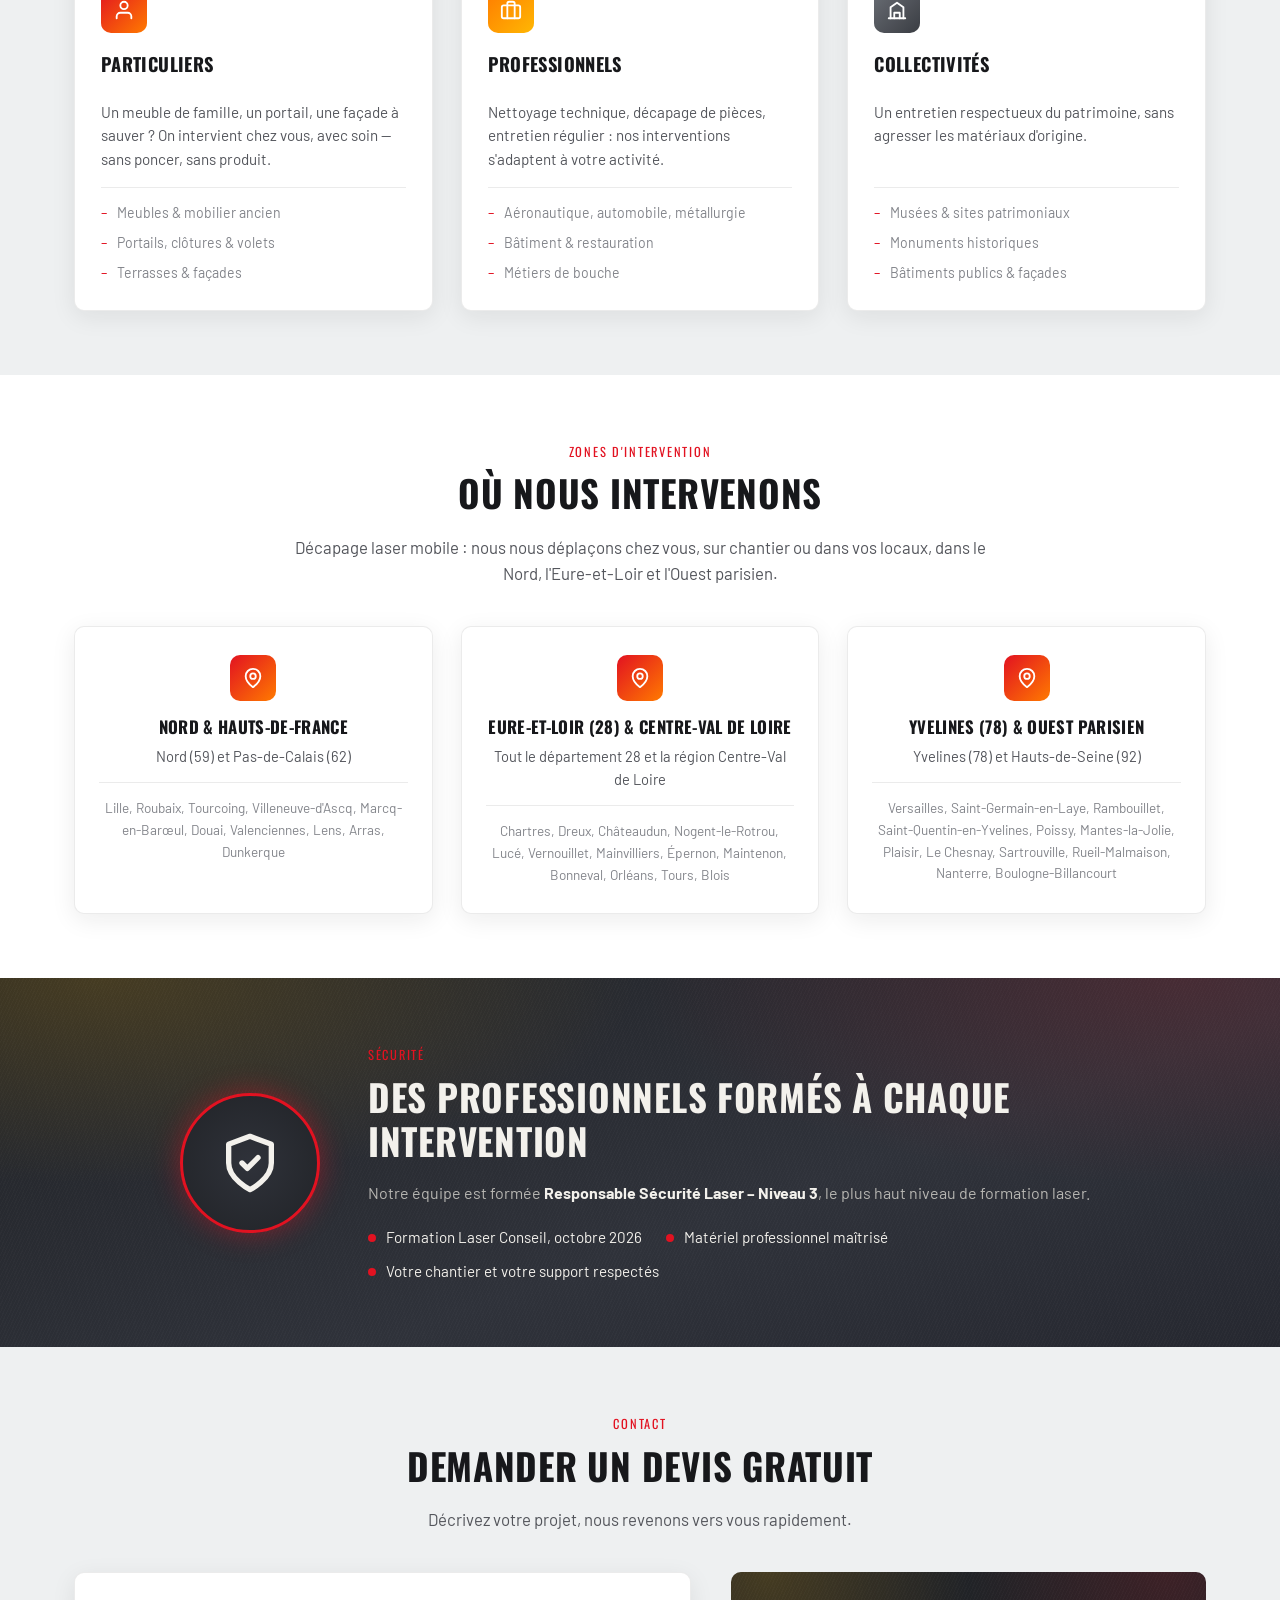
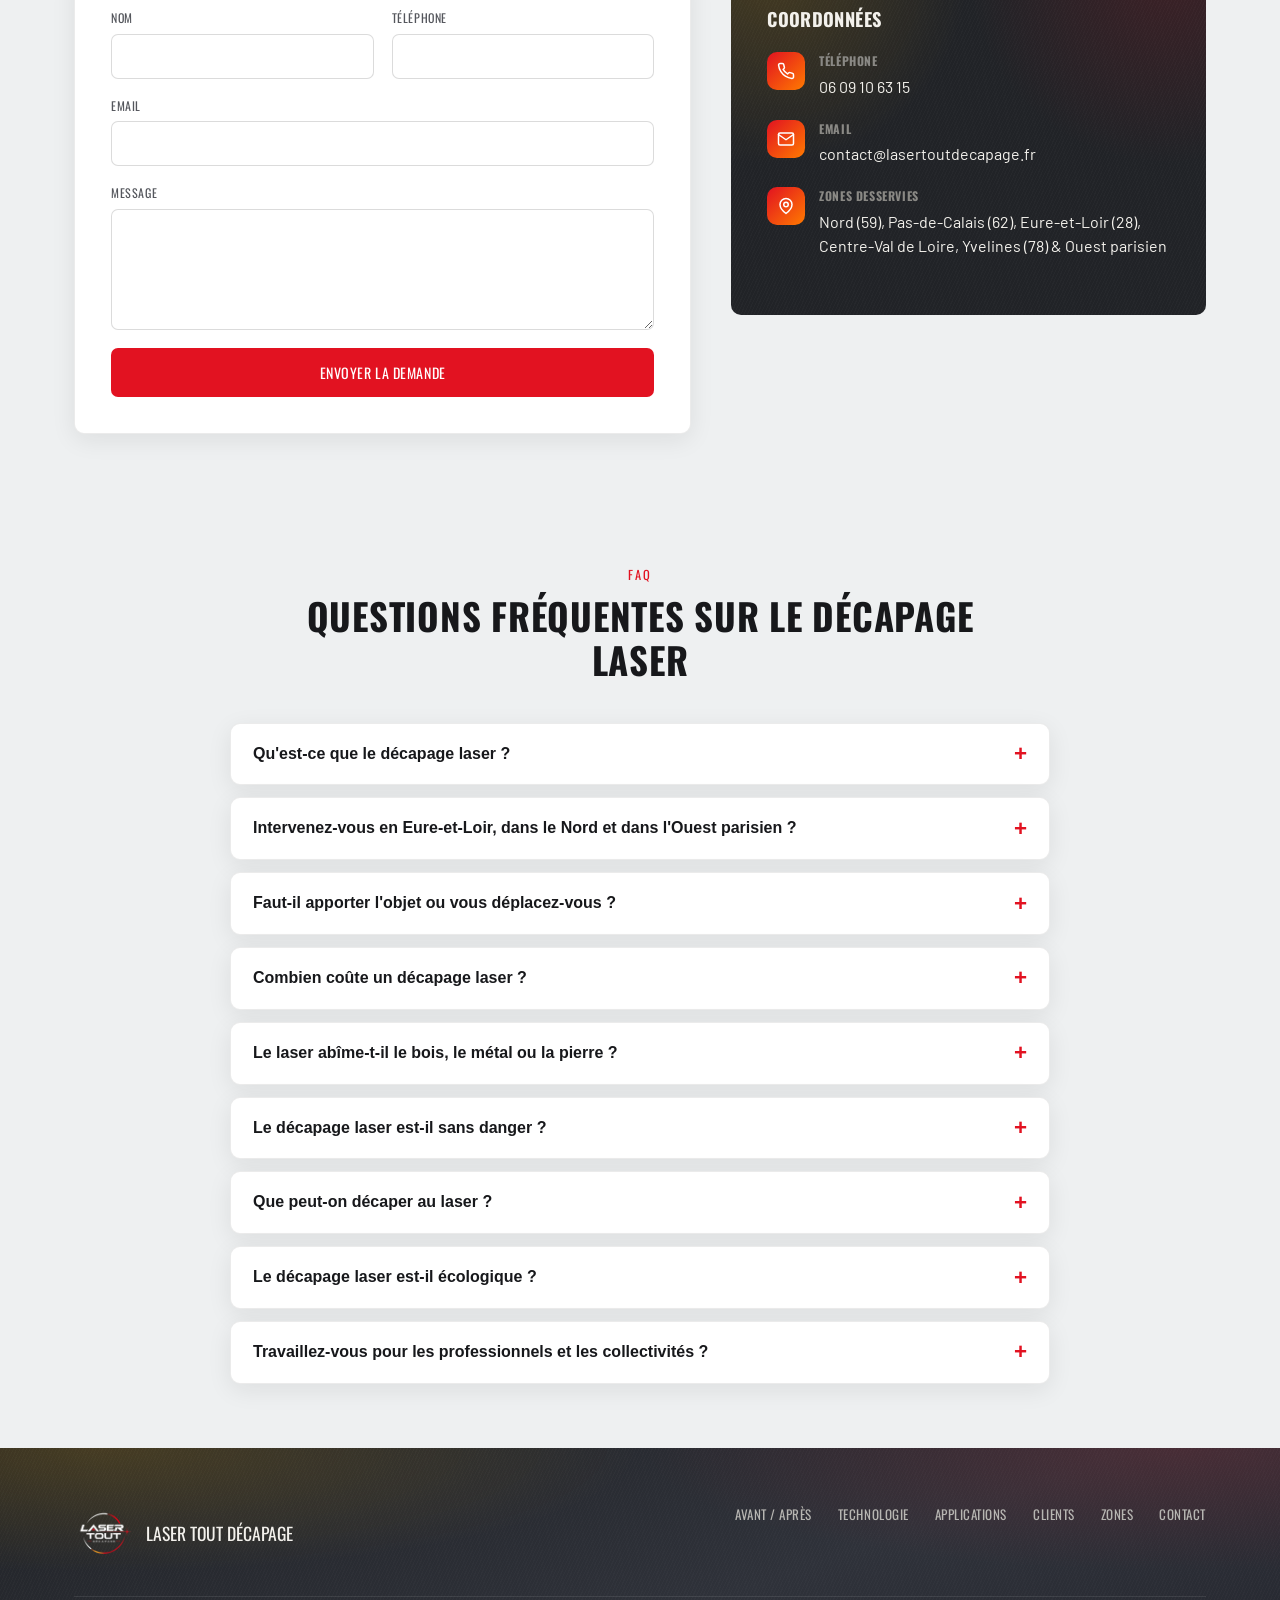
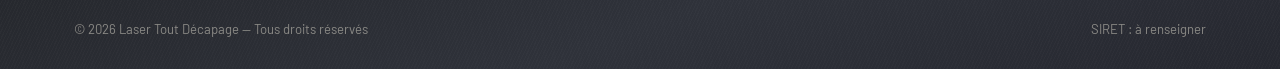
==== commit 318237d0: "Version mobile retravaillée, nouveau menu, Technologie avant Écologie - Menu mobile : petit panneau " ====
--- a/index.html
+++ b/index.html
@@ -102,7 +102,7 @@
     {
       "@type": "Question",
       "name": "Le décapage laser est-il sans danger ?",
-      "acceptedAnswer": { "@type": "Answer", "text": "Oui, entre de bonnes mains. Notre équipe est formée Responsable Sécurité Laser (niveau 3), la formation de référence pour encadrer l'utilisation des lasers professionnels. Chaque intervention est préparée et réalisée par un professionnel qualifié." }
+      "acceptedAnswer": { "@type": "Answer", "text": "Oui, entre de bonnes mains. Notre équipe est formée Responsable Sécurité Laser (niveau 3), la formation de référence pour encadrer l'utilisation des lasers professionnels. Chaque intervention est préparée et réalisée par des professionnels qualifiés." }
     },
     {
       "@type": "Question",
@@ -156,14 +156,15 @@
     </nav>
 
     <div class="header-actions">
-      <button class="menu-toggle" type="button" aria-label="Ouvrir le menu" aria-expanded="false">
-        <svg viewBox="0 0 24 24" fill="none" stroke="currentColor" stroke-width="2" stroke-linecap="round"><line x1="3" y1="6" x2="21" y2="6"/><line x1="3" y1="12" x2="21" y2="12"/><line x1="3" y1="18" x2="21" y2="18"/></svg>
+      <button class="menu-toggle" type="button" aria-label="Ouvrir le menu" aria-expanded="false" aria-controls="mobile-nav">
+        <svg class="menu-icon-open" viewBox="0 0 24 24" fill="none" stroke="currentColor" stroke-width="2" stroke-linecap="round"><line x1="3" y1="6" x2="21" y2="6"/><line x1="3" y1="12" x2="21" y2="12"/><line x1="3" y1="18" x2="21" y2="18"/></svg>
+        <svg class="menu-icon-close" viewBox="0 0 24 24" fill="none" stroke="currentColor" stroke-width="2" stroke-linecap="round"><line x1="6" y1="6" x2="18" y2="18"/><line x1="18" y1="6" x2="6" y2="18"/></svg>
       </button>
       <a href="#contact" class="btn btn-primary">Demander un devis</a>
     </div>
   </div>
 
-  <nav class="mobile-nav" aria-label="Navigation mobile" hidden>
+  <nav class="mobile-nav" id="mobile-nav" aria-label="Navigation mobile" hidden>
     <a href="#comparateur">Avant / Après</a>
     <a href="#techno">Technologie</a>
     <a href="#applications">Applications</a>
@@ -172,6 +173,10 @@
     <a href="#securite">Sécurité</a>
     <a href="#contact">Contact</a>
     <a href="#faq">FAQ</a>
+    <div class="mobile-nav-actions">
+      <a href="#contact" class="btn btn-primary btn-block">Demander un devis</a>
+      <a href="tel:0609106315" class="mobile-nav-phone">06 09 10 63 15</a>
+    </div>
   </nav>
 </header>
 
@@ -271,38 +276,6 @@
   </div>
 </section>
 
-<section id="atouts" class="arguments-section section-pad">
-  <div class="container">
-    <div class="section-head">
-      <span class="eyebrow eyebrow--green">Pourquoi le laser</span>
-      <h2>Propre pour vos surfaces, propre pour la planète</h2>
-    </div>
-    <div class="cards-grid-4 cards-grid-3">
-      <div class="card">
-        <div class="card-icon">
-          <svg viewBox="0 0 24 24" fill="none" stroke="currentColor" stroke-width="2" stroke-linecap="round" stroke-linejoin="round"><path d="M11 20A7 7 0 0 1 9.8 6.1C15.5 5 17 4.48 19 2c1 2 2 4.18 2 8 0 5.5-4.78 10-10 10Z"/><path d="M2 21c0-3 1.85-5.36 5.08-6C9.5 14.52 12 13 13 12"/></svg>
-        </div>
-        <h3 data-field="arguments.0.title">100 % écologique</h3>
-        <p data-field="arguments.0.text">Aucun rejet toxique, aucun résidu chimique après intervention.</p>
-      </div>
-      <div class="card">
-        <div class="card-icon">
-          <svg viewBox="0 0 24 24" fill="none" stroke="currentColor" stroke-width="2" stroke-linecap="round" stroke-linejoin="round"><path d="m2 2 20 20"/><path d="M12.9 6.858 12 5.5l-1.65 2.325C8.5 10.68 7 12.9 7 15.5A5 5 0 0 0 16.9 17.9"/><path d="M17.5 15.5c0-1.5-.4-2.8-1.5-4.5"/></svg>
-        </div>
-        <h3 data-field="arguments.1.title">Sans eau ni chimie</h3>
-        <p data-field="arguments.1.text">Un procédé entièrement à sec, sans solvant ni détergent.</p>
-      </div>
-      <div class="card">
-        <div class="card-icon">
-          <svg viewBox="0 0 24 24" fill="none" stroke="currentColor" stroke-width="2" stroke-linecap="round" stroke-linejoin="round"><path d="M9.5 4.5 8 3"/><path d="M4 9.5 2.5 8"/><path d="M14.5 4.5 16 3"/><path d="M19.5 9.5 21 8"/><rect x="6" y="6" width="12" height="12" rx="2"/></svg>
-        </div>
-        <h3 data-field="arguments.2.title">Sans sable, sans poussière</h3>
-        <p data-field="arguments.2.text">Le support n'est jamais agressé ni éraflé.</p>
-      </div>
-    </div>
-  </div>
-</section>
-
 <section id="techno" class="techno-section section-pad">
   <div class="container">
     <div class="section-head">
@@ -332,6 +305,38 @@
         <img data-field="technologie.image" data-field-attr="src" src="images/technologie/laser-en-action.svg" alt="Décapage laser en action" loading="lazy" />
       </div>
     </figure>
+    </div>
+  </div>
+</section>
+
+<section id="atouts" class="arguments-section section-pad">
+  <div class="container">
+    <div class="section-head">
+      <span class="eyebrow eyebrow--green">Pourquoi le laser</span>
+      <h2>Propre pour vos surfaces, propre pour la planète</h2>
+    </div>
+    <div class="cards-grid-4 cards-grid-3">
+      <div class="card">
+        <div class="card-icon">
+          <svg viewBox="0 0 24 24" fill="none" stroke="currentColor" stroke-width="2" stroke-linecap="round" stroke-linejoin="round"><path d="M11 20A7 7 0 0 1 9.8 6.1C15.5 5 17 4.48 19 2c1 2 2 4.18 2 8 0 5.5-4.78 10-10 10Z"/><path d="M2 21c0-3 1.85-5.36 5.08-6C9.5 14.52 12 13 13 12"/></svg>
+        </div>
+        <h3 data-field="arguments.0.title">100 % écologique</h3>
+        <p data-field="arguments.0.text">Aucun rejet toxique, aucun résidu chimique après intervention.</p>
+      </div>
+      <div class="card">
+        <div class="card-icon">
+          <svg viewBox="0 0 24 24" fill="none" stroke="currentColor" stroke-width="2" stroke-linecap="round" stroke-linejoin="round"><path d="m2 2 20 20"/><path d="M12.9 6.858 12 5.5l-1.65 2.325C8.5 10.68 7 12.9 7 15.5A5 5 0 0 0 16.9 17.9"/><path d="M17.5 15.5c0-1.5-.4-2.8-1.5-4.5"/></svg>
+        </div>
+        <h3 data-field="arguments.1.title">Sans eau ni chimie</h3>
+        <p data-field="arguments.1.text">Un procédé entièrement à sec, sans solvant ni détergent.</p>
+      </div>
+      <div class="card">
+        <div class="card-icon">
+          <svg viewBox="0 0 24 24" fill="none" stroke="currentColor" stroke-width="2" stroke-linecap="round" stroke-linejoin="round"><path d="M9.5 4.5 8 3"/><path d="M4 9.5 2.5 8"/><path d="M14.5 4.5 16 3"/><path d="M19.5 9.5 21 8"/><rect x="6" y="6" width="12" height="12" rx="2"/></svg>
+        </div>
+        <h3 data-field="arguments.2.title">Sans sable, sans poussière</h3>
+        <p data-field="arguments.2.text">Le support n'est jamais agressé ni éraflé.</p>
+      </div>
     </div>
   </div>
 </section>
@@ -475,7 +480,7 @@
       <div class="securite-badge" aria-hidden="true"><svg viewBox="0 0 24 24" fill="none" stroke="currentColor" stroke-width="2" stroke-linecap="round" stroke-linejoin="round"><path d="M12 22s8-4 8-10V5l-8-3-8 3v7c0 6 8 10 8 10z"/><path d="m9 12 2 2 4-4"/></svg></div>
       <div class="securite-text">
         <span class="eyebrow">Sécurité</span>
-        <h2>Un professionnel formé à chaque intervention</h2>
+        <h2>Des professionnels formés à chaque intervention</h2>
         <p>Notre équipe est formée <strong>Responsable Sécurité Laser – Niveau 3</strong>, le plus haut niveau de formation laser.</p>
         <ul class="securite-points">
           <li>Formation Laser Conseil, octobre 2026</li>
@@ -596,7 +601,7 @@
       </details>
       <details class="faq-item">
         <summary>Le décapage laser est-il sans danger ?</summary>
-        <p>Oui, entre de bonnes mains. Notre équipe est formée Responsable Sécurité Laser (niveau 3), la formation de référence pour encadrer l'utilisation des lasers professionnels. Chaque intervention est préparée et réalisée par un professionnel qualifié.</p>
+        <p>Oui, entre de bonnes mains. Notre équipe est formée Responsable Sécurité Laser (niveau 3), la formation de référence pour encadrer l'utilisation des lasers professionnels. Chaque intervention est préparée et réalisée par des professionnels qualifiés.</p>
       </details>
       <details class="faq-item">
         <summary>Que peut-on décaper au laser ?</summary>
--- a/css/style.css
+++ b/css/style.css
@@ -85,7 +85,7 @@
 
 .section-head {
   max-width: 720px;
-  margin: 0 auto 48px;
+  margin: 0 auto 40px;
   text-align: center;
 }
 
@@ -301,38 +301,76 @@
 }
 
 .menu-toggle svg { width: 22px; height: 22px; }
-
-/* Mobile dropdown nav */
+.menu-toggle .menu-icon-close { display: none; }
+.menu-toggle[aria-expanded="true"] { border-color: var(--yellow); background: rgba(255, 183, 3, 0.08); }
+.menu-toggle[aria-expanded="true"] .menu-icon-open { display: none; }
+.menu-toggle[aria-expanded="true"] .menu-icon-close { display: block; }
+
+/* Mobile dropdown nav : petit panneau ancré sous le bouton menu */
 .mobile-nav {
   position: fixed;
-  top: calc(var(--header-h) + 6px);
-  right: 12px;
-  width: 210px;
-  background: var(--dark-2);
+  top: calc(var(--header-h) + 8px);
+  right: 16px;
+  width: 230px;
+  max-height: calc(100vh - var(--header-h) - 24px);
+  overflow-y: auto;
+  background: var(--dark-1);
   border: 1px solid var(--line-light-2);
-  border-radius: 10px;
-  box-shadow: 0 10px 30px rgba(0,0,0,0.35);
+  border-top: 2px solid var(--yellow);
+  border-radius: 12px;
+  box-shadow: 0 18px 40px rgba(0, 0, 0, 0.45);
   display: flex;
   flex-direction: column;
-  padding: 6px 14px;
-  gap: 0;
+  padding: 8px;
   z-index: 99;
+  transform-origin: top right;
+  animation: menu-in 0.16s ease-out;
+}
+
+@keyframes menu-in {
+  from { opacity: 0; transform: translateY(-6px) scale(0.97); }
+  to { opacity: 1; transform: none; }
 }
 
 .mobile-nav[hidden] { display: none; }
 
-.mobile-nav a {
-  padding: 9px 2px;
+.mobile-nav > a {
+  padding: 9px 12px;
+  border-radius: 7px;
+  border-left: 2px solid transparent;
   font-family: "Oswald", sans-serif;
   text-transform: uppercase;
+  letter-spacing: 0.05em;
+  font-size: 0.85rem;
+  color: var(--text-light-dim);
+  transition: background 0.15s ease, color 0.15s ease, border-color 0.15s ease;
+}
+
+.mobile-nav > a:hover,
+.mobile-nav > a:focus-visible {
+  color: var(--text-light);
+  background: rgba(255, 255, 255, 0.05);
+  border-left-color: var(--red);
+}
+
+.mobile-nav-actions {
+  display: flex;
+  flex-direction: column;
+  align-items: center;
+  gap: 8px;
+  margin-top: 6px;
+  padding: 10px 4px 4px;
+  border-top: 1px solid var(--line-light-1);
+}
+
+.mobile-nav-actions .btn { padding: 11px 16px; font-size: 0.82rem; animation: none; }
+
+.mobile-nav-phone {
+  font-family: "Oswald", sans-serif;
   letter-spacing: 0.04em;
-  font-size: 0.82rem;
-  color: var(--text-light-dim);
-  border-bottom: 1px solid var(--line-light-1);
-}
-
-.mobile-nav a:last-child { border-bottom: 0; }
-.mobile-nav a:hover { color: var(--text-light); }
+  font-size: 0.9rem;
+  color: var(--yellow);
+}
 
 /* ===== Buttons ===== */
 
@@ -1147,15 +1185,73 @@
 }
 
 @media (max-width: 640px) {
-  .section-pad { padding: 48px 0; }
+  :root { --header-h: 68px; }
+  .container { padding: 0 18px; }
+  .section-pad { padding: 44px 0; }
+  .section-head { margin-bottom: 26px; }
+  .section-head h2 { font-size: 1.45rem; }
+  .section-head p { font-size: 0.98rem; }
+  .section-head-icon { width: 44px; height: 44px; margin-bottom: 12px; }
+  .section-head-icon svg { width: 20px; height: 20px; }
   .cards-grid-4,
   .steps-grid,
   .applications-grid,
   .clients-grid,
-  .zones-grid { grid-template-columns: 1fr; }
+  .zones-grid { grid-template-columns: 1fr; gap: 16px; }
   .form-row { grid-template-columns: 1fr; }
-  .hero { padding: 72px 0 80px; }
+  .hero { padding: 52px 0 60px; }
+  .hero-badge { font-size: 0.68rem; padding: 6px 12px; margin-bottom: 20px; }
+  .hero p { font-size: 1rem; margin-bottom: 28px; }
   .footer-top { flex-direction: column; }
+
+  /* En-tête : logo + titre + menu ; le devis passe dans le menu */
+  .site-header .container { gap: 12px; }
+  .brand { gap: 10px; font-size: 0.92rem; }
+  .brand img { width: 46px; height: 46px; }
+  .header-actions .btn-primary { display: none; }
+  .mobile-nav { right: 12px; }
+
+  /* Comparateur : titre compact au-dessus du curseur */
+  .compare-list { gap: 30px; }
+  .compare { gap: 12px; }
+  .compare-info {
+    display: grid;
+    grid-template-columns: auto 1fr;
+    column-gap: 14px;
+    align-items: center;
+    text-align: left;
+    padding: 14px 16px;
+  }
+  .compare-icon { width: 40px; height: 40px; margin: 0; grid-row: span 2; }
+  .compare-icon svg { width: 19px; height: 19px; }
+  .compare-info h3 { font-size: 1.1rem; margin: 0; }
+  .compare-info p { font-size: 0.88rem; }
+
+  /* Cartes atouts : icône à gauche du texte */
+  .card {
+    display: grid;
+    grid-template-columns: auto 1fr;
+    column-gap: 16px;
+    align-items: start;
+    padding: 18px;
+  }
+  .card .card-icon { grid-row: span 2; margin: 0; width: 42px; height: 42px; }
+  .card h3 { margin: 2px 0 4px; }
+
+  /* Applications */
+  .app-card-image { aspect-ratio: 16 / 9; }
+  .app-card-body { padding: 18px 20px 16px; }
+
+  /* Clients et zones */
+  .client-card { padding: 26px 20px 20px; gap: 12px; }
+  .zone-card { padding: 22px 18px; }
+
+  /* Contact */
+  .contact-grid { gap: 20px; }
+  .contact-form,
+  .contact-info { padding: 22px 18px; }
+  .faq-item summary { padding: 16px 46px 16px 18px; }
+  .faq-item p { padding: 0 18px 18px; }
 }
 
 /* ===== Sécurité ===== */
@@ -1239,3 +1335,9 @@
   .techno-layout .steps-grid { grid-template-columns: 1fr; }
   .techno-layout .techno-photo-frame { aspect-ratio: 4 / 3; }
 }
+@media (max-width: 640px) {
+  .techno-layout { gap: 20px; }
+  .techno-layout .steps-grid { gap: 12px; }
+  .techno-layout .step-card { padding: 18px; column-gap: 16px; }
+  .techno-layout .step-number { width: 2.2ch; font-size: 1.9rem; }
+}
